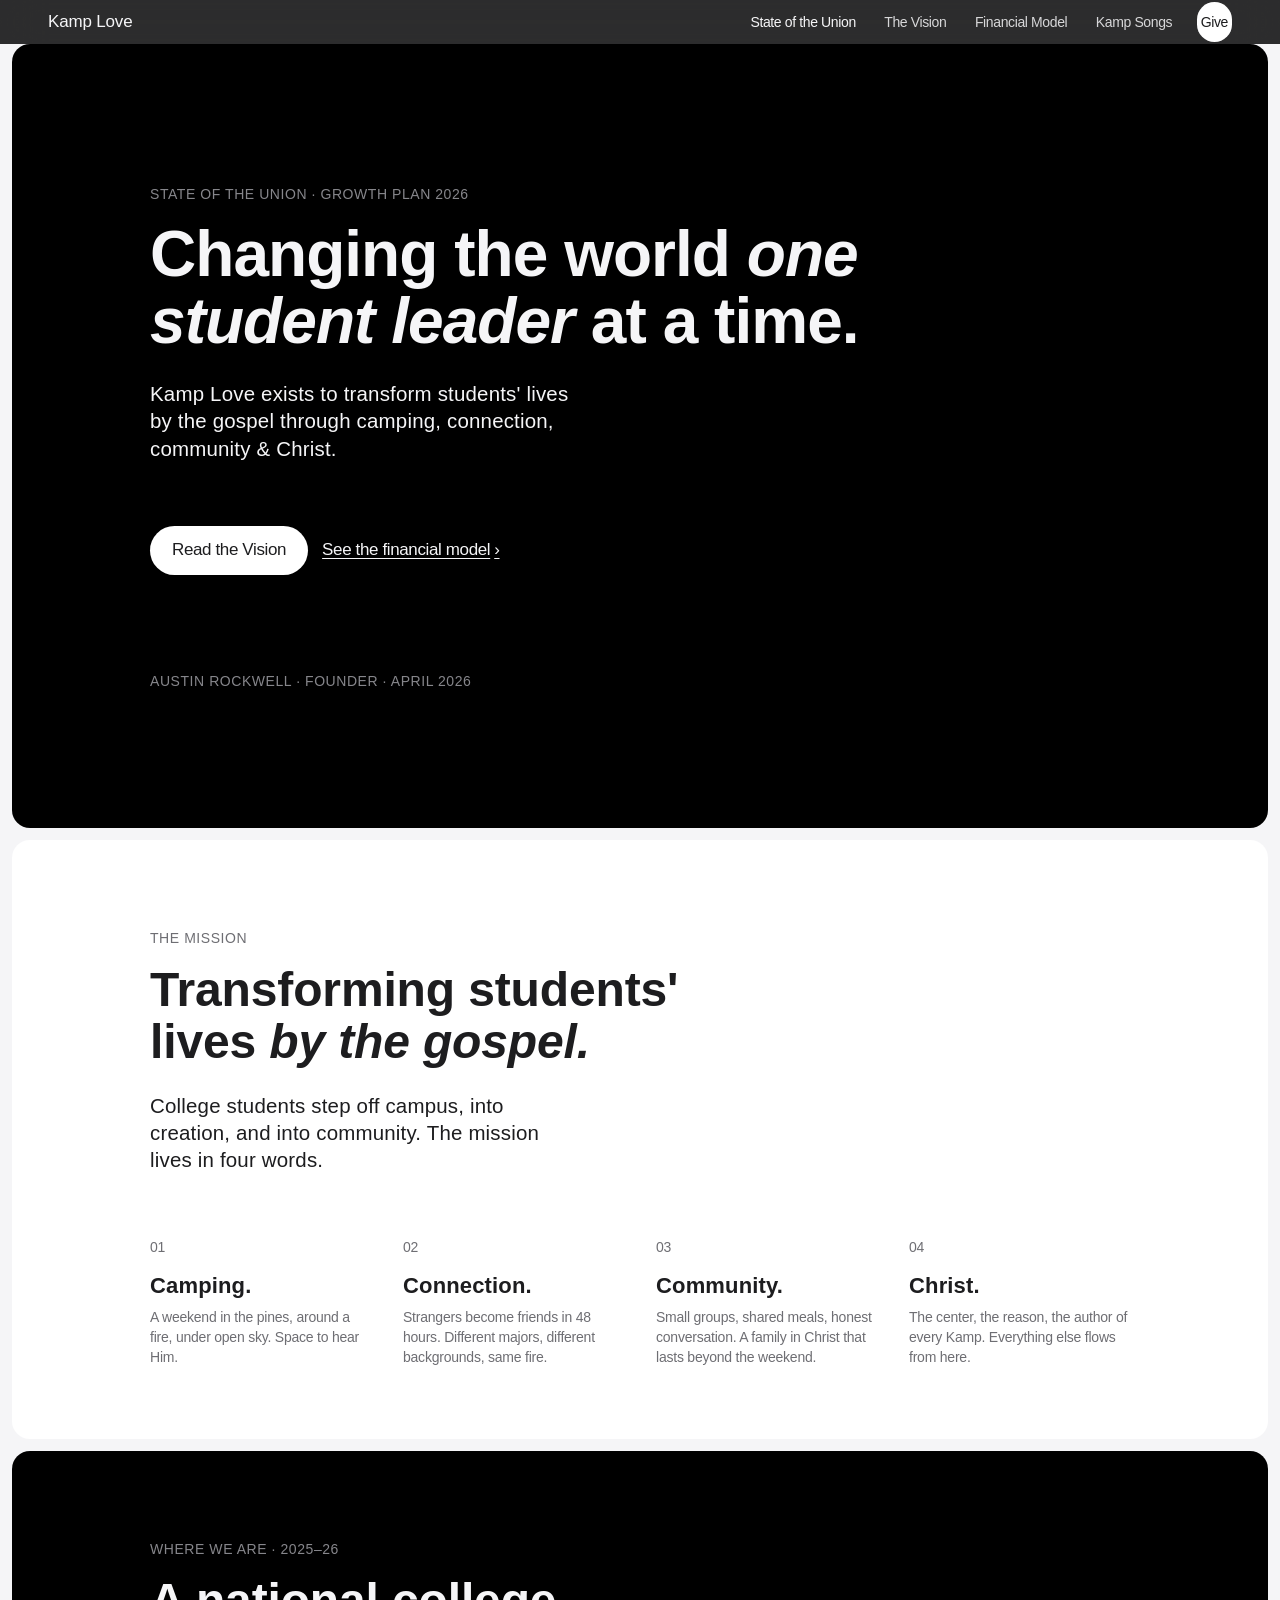
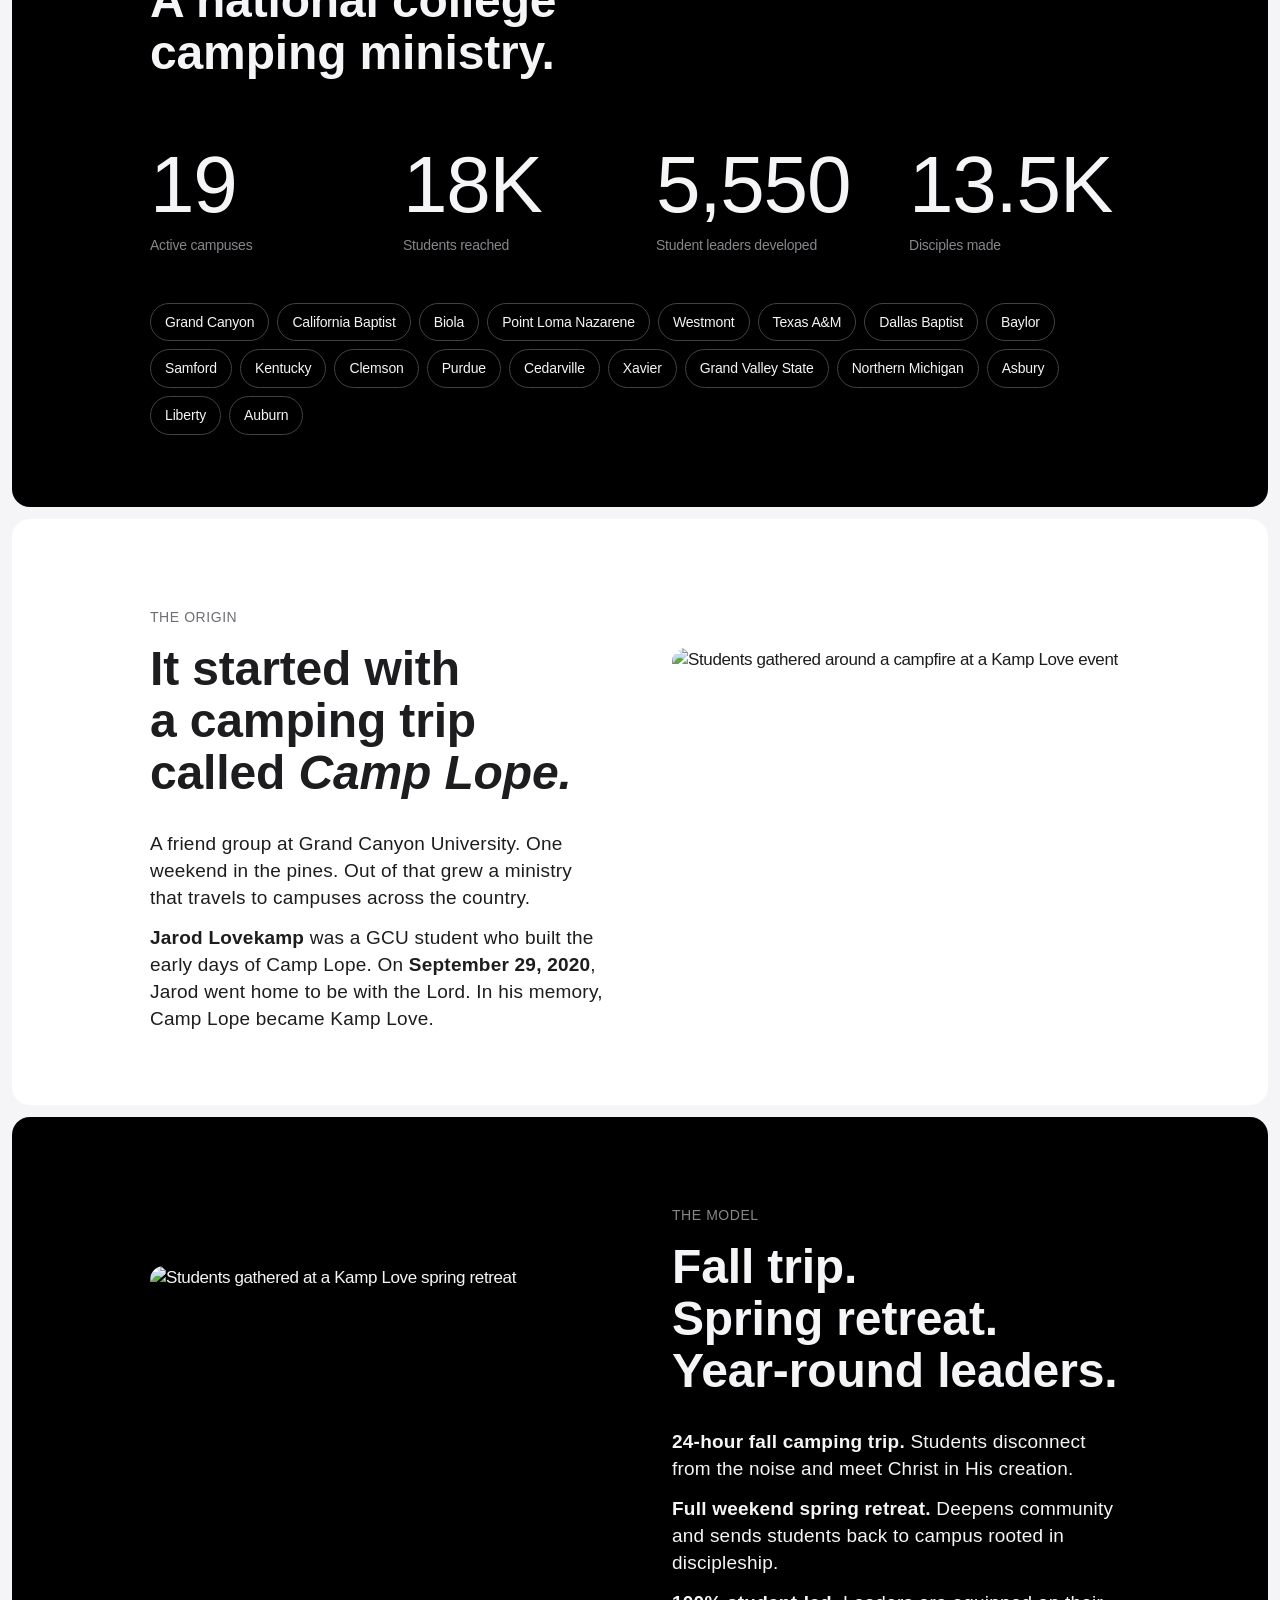
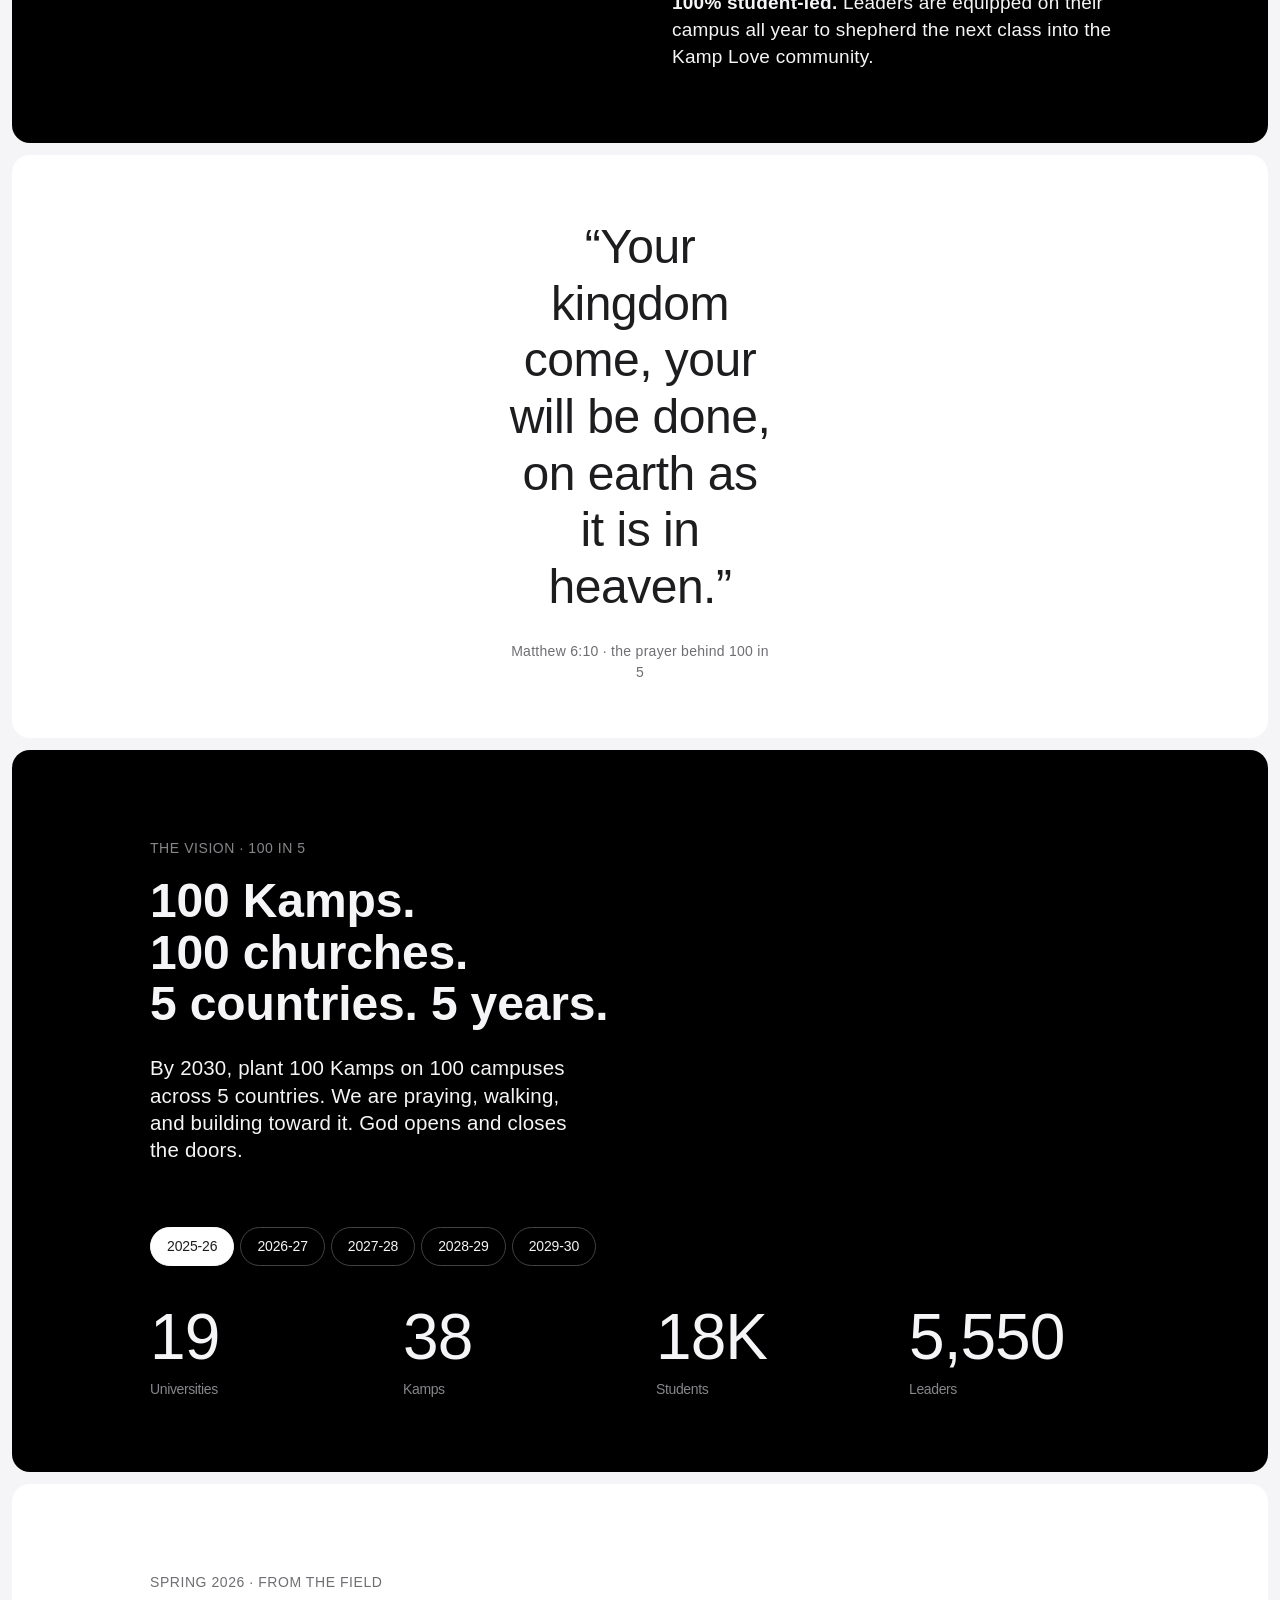
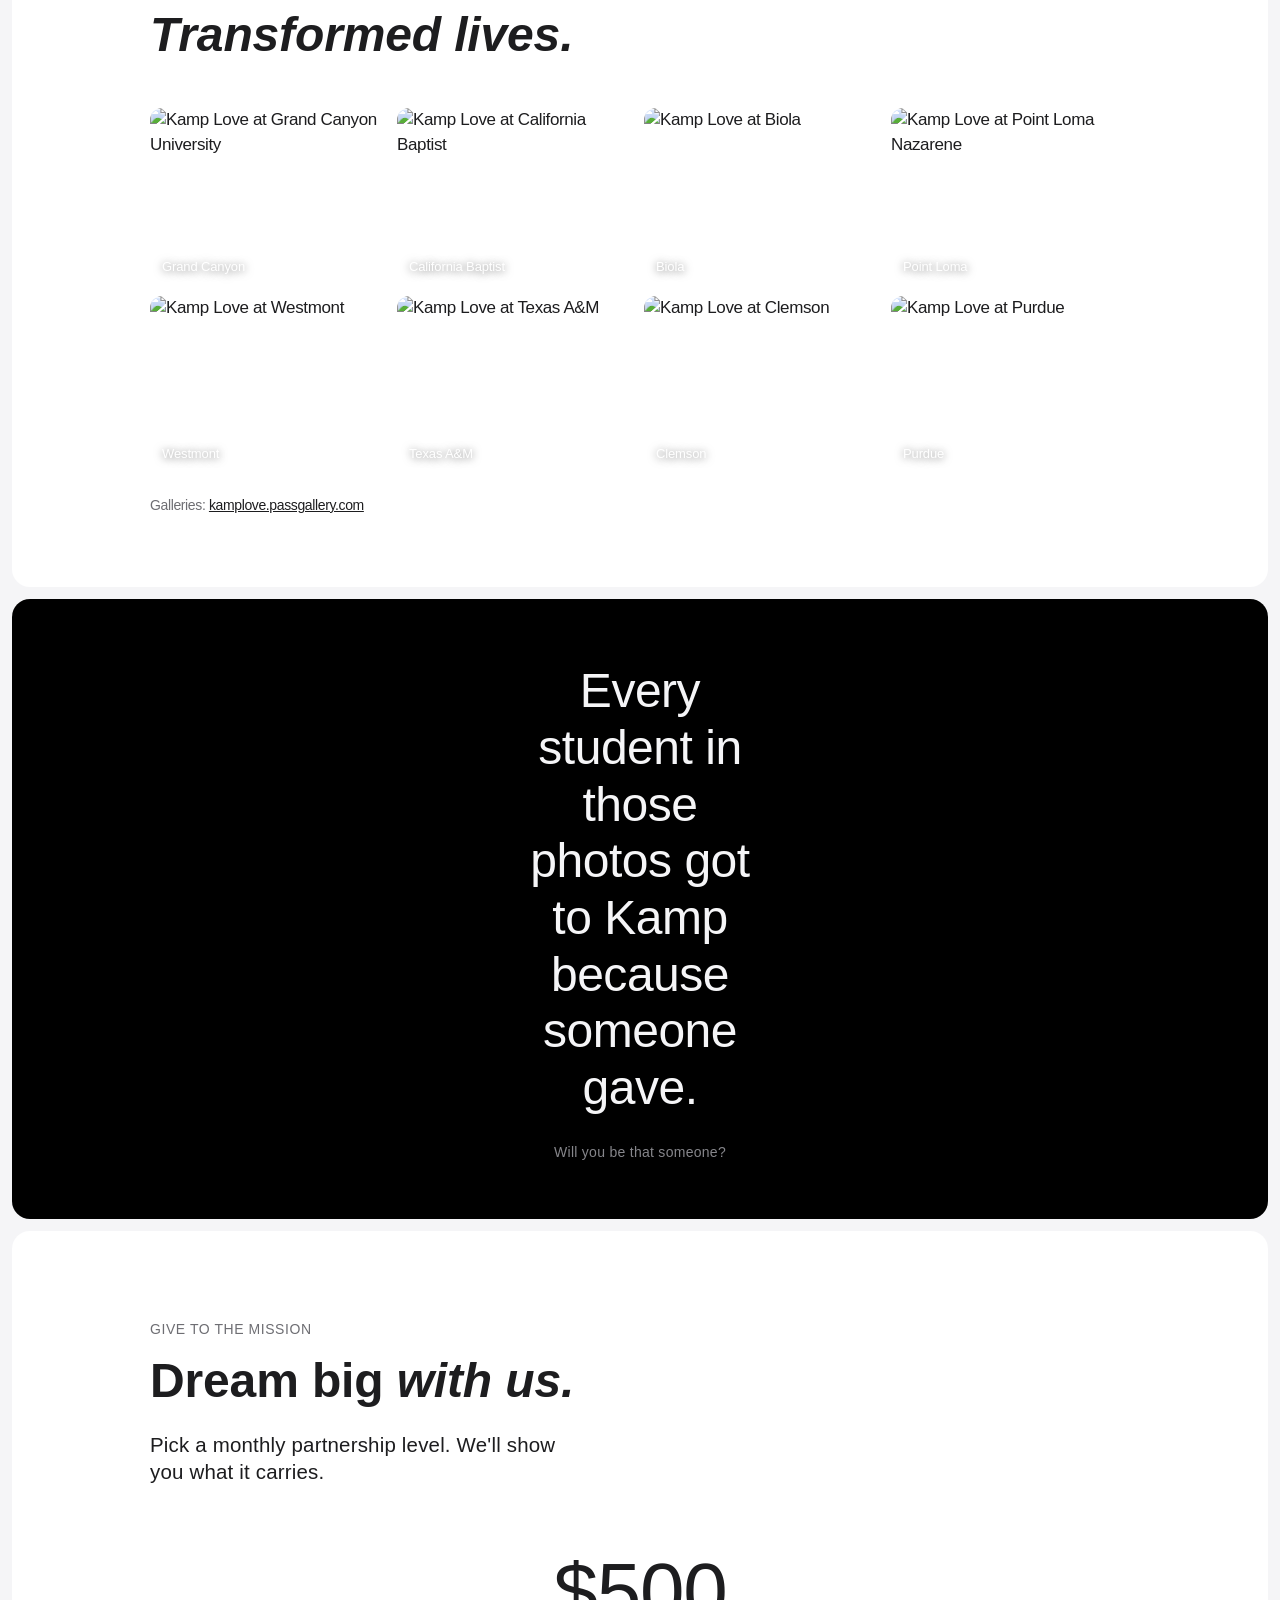
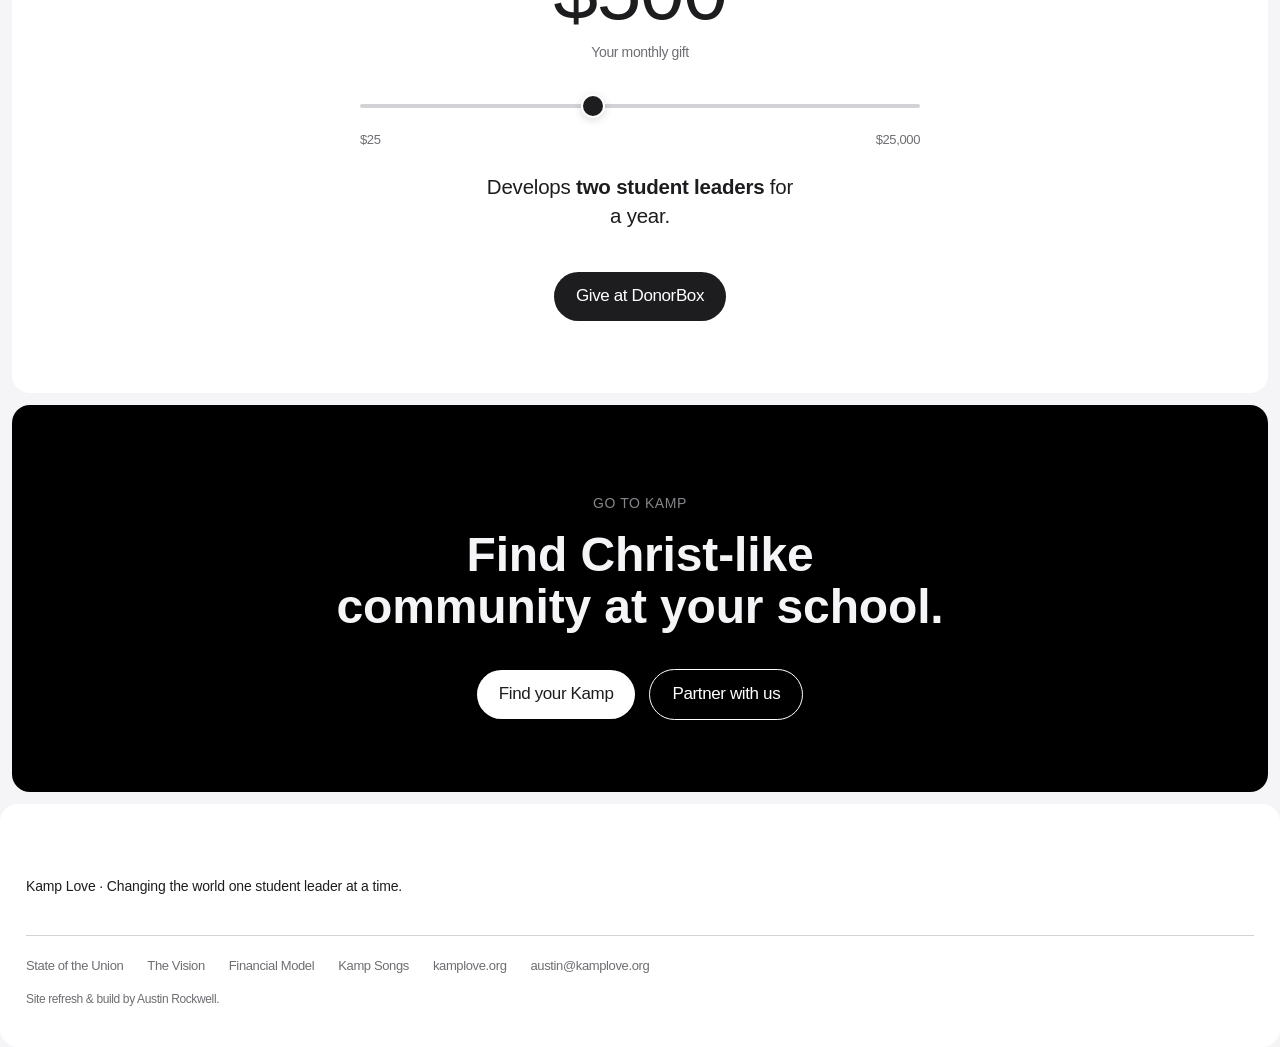
==== index.html @ 6b105826 "Apply Apple-editorial taste profile redesign Rebuild all four pages (State of the Union, Vision, Fin" ====
<!doctype html>
<html lang="en">
<head>
<meta charset="utf-8">
<meta name="viewport" content="width=device-width,initial-scale=1">
<title>Kamp Love &mdash; State of the Union &amp; Growth Plan 2026</title>
<meta name="description" content="A national college camping ministry. 19 campuses. 18,000 students. The vision for 100 Kamps in 5 years.">
<link rel="icon" href="https://cdn.prod.website-files.com/66d770a34f7bb47b876dfcc5/66d78a3b513117a1b3dc9fa3_okay2.png">
<link rel="stylesheet" href="style.css?v=1">
</head>
<body>

<a class="skip-link" href="#main">Skip to content</a>

<nav class="globalnav" aria-label="Global">
  <div class="globalnav-inner">
    <a href="index.html" class="globalnav-brand">Kamp Love</a>
    <button class="globalnav-toggle" aria-expanded="false" aria-controls="globalnav-menu" aria-label="Menu">
      <span></span><span></span><span></span>
    </button>
    <div class="globalnav-links" id="globalnav-menu">
      <a href="index.html" class="is-current">State of the Union</a>
      <a href="vision.html">The Vision</a>
      <a href="financial-model.html">Financial Model</a>
      <a href="kamp-songs.html">Kamp Songs</a>
      <a href="https://www.kamplove.org/give" class="globalnav-cta">Give</a>
    </div>
  </div>
</nav>

<main id="main" class="stack">

  <section class="tile dark hero-xl">
    <div class="tile-inner">
      <p class="eyebrow">State of the Union &middot; Growth Plan 2026</p>
      <h1 class="headline xl">Changing the world <em>one student leader</em> at a time.</h1>
      <p class="subhead">Kamp Love exists to transform students' lives by the gospel through camping, connection, community &amp; Christ.</p>
      <div class="cta-row" style="margin-top:clamp(40px,5vw,64px)">
        <a href="vision.html" class="pill">Read the Vision</a>
        <a href="financial-model.html" class="cta">See the financial model</a>
      </div>
      <p class="wordmark" style="margin-top:clamp(64px,8vw,96px)">Austin Rockwell &middot; Founder &middot; April 2026</p>
    </div>
  </section>

  <section class="tile">
    <div class="tile-inner">
      <p class="eyebrow">The Mission</p>
      <h2 class="headline">Transforming students' lives <em>by the gospel.</em></h2>
      <p class="subhead">College students step off campus, into creation, and into community. The mission lives in four words.</p>
      <div class="specs">
        <div>
          <p class="spec-num">01</p>
          <h3>Camping.</h3>
          <p>A weekend in the pines, around a fire, under open sky. Space to hear Him.</p>
        </div>
        <div>
          <p class="spec-num">02</p>
          <h3>Connection.</h3>
          <p>Strangers become friends in 48 hours. Different majors, different backgrounds, same fire.</p>
        </div>
        <div>
          <p class="spec-num">03</p>
          <h3>Community.</h3>
          <p>Small groups, shared meals, honest conversation. A family in Christ that lasts beyond the weekend.</p>
        </div>
        <div>
          <p class="spec-num">04</p>
          <h3>Christ.</h3>
          <p>The center, the reason, the author of every Kamp. Everything else flows from here.</p>
        </div>
      </div>
    </div>
  </section>

  <section class="tile dark">
    <div class="tile-inner">
      <p class="eyebrow">Where We Are &middot; 2025&ndash;26</p>
      <h2 class="headline">A national college camping ministry.</h2>
      <div class="stats">
        <div class="stat"><div class="n">19</div><div class="l">Active campuses</div></div>
        <div class="stat"><div class="n">18K</div><div class="l">Students reached</div></div>
        <div class="stat"><div class="n">5,550</div><div class="l">Student leaders developed</div></div>
        <div class="stat"><div class="n">13.5K</div><div class="l">Disciples made</div></div>
      </div>
      <ul class="chips">
        <li>Grand Canyon</li><li>California Baptist</li><li>Biola</li><li>Point Loma Nazarene</li><li>Westmont</li>
        <li>Texas A&amp;M</li><li>Dallas Baptist</li><li>Baylor</li><li>Samford</li><li>Kentucky</li>
        <li>Clemson</li><li>Purdue</li><li>Cedarville</li><li>Xavier</li><li>Grand Valley State</li>
        <li>Northern Michigan</li><li>Asbury</li><li>Liberty</li><li>Auburn</li>
      </ul>
    </div>
  </section>

  <section class="tile">
    <div class="tile-inner">
      <div class="split">
        <div class="split-copy">
          <p class="eyebrow">The Origin</p>
          <h2 class="headline">It started with a camping trip called <em>Camp Lope.</em></h2>
          <p class="body-text" style="margin-top:clamp(24px,3vw,32px)">A friend group at Grand Canyon University. One weekend in the pines. Out of that grew a ministry that travels to campuses across the country.</p>
          <p class="body-text"><strong>Jarod Lovekamp</strong> was a GCU student who built the early days of Camp Lope. On <strong>September 29, 2020</strong>, Jarod went home to be with the Lord. In his memory, Camp Lope became Kamp Love.</p>
        </div>
        <div class="split-media">
          <img src="https://cdn.prod.website-files.com/66d770a34f7bb47b876dfcc5/688a836aafe35f0cc5e7c6ac__DSC6552_websize.jpg" alt="Students gathered around a campfire at a Kamp Love event" width="1200" height="900" loading="lazy">
        </div>
      </div>
    </div>
  </section>

  <section class="tile dark">
    <div class="tile-inner">
      <div class="split reverse">
        <div class="split-copy">
          <p class="eyebrow">The Model</p>
          <h2 class="headline">Fall trip. Spring retreat. <br />Year-round leaders.</h2>
          <p class="body-text" style="margin-top:clamp(24px,3vw,32px)"><strong>24-hour fall camping trip.</strong> Students disconnect from the noise and meet Christ in His creation.</p>
          <p class="body-text"><strong>Full weekend spring retreat.</strong> Deepens community and sends students back to campus rooted in discipleship.</p>
          <p class="body-text"><strong>100% student-led.</strong> Leaders are equipped on their campus all year to shepherd the next class into the Kamp Love community.</p>
        </div>
        <div class="split-media">
          <img src="https://cdn.prod.website-files.com/66d770a34f7bb47b876dfcc5/688d55066a17214fbee280a4_IMG_4727_websize.jpg" alt="Students gathered at a Kamp Love spring retreat" width="1200" height="900" loading="lazy">
        </div>
      </div>
    </div>
  </section>

  <section class="tile compact">
    <div class="tile-inner">
      <div class="quote">
        <blockquote>&ldquo;Your kingdom come, your will be done, on earth as it is in heaven.&rdquo;</blockquote>
        <p class="attrib">Matthew 6:10 &middot; the prayer behind 100 in 5</p>
      </div>
    </div>
  </section>

  <section class="tile dark">
    <div class="tile-inner">
      <p class="eyebrow">The Vision &middot; 100 in 5</p>
      <h2 class="headline">100 Kamps. 100 churches. <br />5 countries. 5 years.</h2>
      <p class="subhead">By 2030, plant 100 Kamps on 100 campuses across 5 countries. We are praying, walking, and building toward it. God opens and closes the doors.</p>
      <div class="trajectory">
        <div class="year-nav" id="yearNav" role="tablist" aria-label="Year selector"></div>
        <div class="year-data" id="yearData" role="tabpanel"></div>
      </div>
    </div>
  </section>

  <section class="tile">
    <div class="tile-inner">
      <p class="eyebrow">Spring 2026 &middot; From the Field</p>
      <h2 class="headline"><em>Transformed lives.</em></h2>
      <div class="photo-grid">
        <a href="https://kamplove.passgallery.com/-kamplovegcuspring20251/gallery" target="_blank" rel="noopener"><img src="https://pass3eus1public-pub-etg7d0def0d6d9ad.a02.azurefd.net/pictures/50/596/50596082/homepage/smallres/homepage.jpg" alt="Kamp Love at Grand Canyon University" width="600" height="450" loading="lazy"><figcaption>Grand Canyon</figcaption></a>
        <a href="https://kamplove.passgallery.com/-kamplovecbuspring2026/gallery" target="_blank" rel="noopener"><img src="https://pass3eus1public-pub-etg7d0def0d6d9ad.a02.azurefd.net/pictures/51/151/51151556/homepage/smallres/homepage.jpg" alt="Kamp Love at California Baptist" width="600" height="450" loading="lazy"><figcaption>California Baptist</figcaption></a>
        <a href="https://kamplove.passgallery.com/-kamplovebiolaspring2026/gallery" target="_blank" rel="noopener"><img src="https://pass3eus1public-pub-etg7d0def0d6d9ad.a02.azurefd.net/pictures/51/151/51151341/homepage/smallres/homepage.jpg" alt="Kamp Love at Biola" width="600" height="450" loading="lazy"><figcaption>Biola</figcaption></a>
        <a href="https://kamplove.passgallery.com/-kamploveplnuspring2026/gallery" target="_blank" rel="noopener"><img src="https://pass3eus1public-pub-etg7d0def0d6d9ad.a02.azurefd.net/pictures/51/151/51151061/homepage/smallres/homepage.jpg" alt="Kamp Love at Point Loma Nazarene" width="600" height="450" loading="lazy"><figcaption>Point Loma</figcaption></a>
        <a href="https://kamplove.passgallery.com/-kamplovewestmontspring2026/gallery" target="_blank" rel="noopener"><img src="https://pass3eus1public-pub-etg7d0def0d6d9ad.a02.azurefd.net/pictures/50/820/50820861/homepage/smallres/homepage.jpg" alt="Kamp Love at Westmont" width="600" height="450" loading="lazy"><figcaption>Westmont</figcaption></a>
        <a href="https://kamplove.passgallery.com/-kamploveamspring2026/gallery" target="_blank" rel="noopener"><img src="https://pass3eus1public-pub-etg7d0def0d6d9ad.a02.azurefd.net/pictures/50/738/50738010/homepage/smallres/homepage.jpg" alt="Kamp Love at Texas A&amp;M" width="600" height="450" loading="lazy"><figcaption>Texas A&amp;M</figcaption></a>
        <a href="https://kamplove.passgallery.com/-kamploveclemsonspring2026/gallery" target="_blank" rel="noopener"><img src="https://pass3eus1public-pub-etg7d0def0d6d9ad.a02.azurefd.net/pictures/51/151/51151511/homepage/smallres/homepage.jpg" alt="Kamp Love at Clemson" width="600" height="450" loading="lazy"><figcaption>Clemson</figcaption></a>
        <a href="https://kamplove.passgallery.com/-kamplovepurduespring2026/gallery" target="_blank" rel="noopener"><img src="https://pass3eus1public-pub-etg7d0def0d6d9ad.a02.azurefd.net/pictures/51/151/51151401/homepage/smallres/homepage.jpg" alt="Kamp Love at Purdue" width="600" height="450" loading="lazy"><figcaption>Purdue</figcaption></a>
      </div>
      <p class="photo-grid-caption">Galleries: <a href="https://kamplove.passgallery.com/client" target="_blank" rel="noopener">kamplove.passgallery.com</a></p>
    </div>
  </section>

  <section class="tile dark compact">
    <div class="tile-inner">
      <div class="quote">
        <blockquote>Every student in those photos got to Kamp because someone gave.</blockquote>
        <p class="attrib">Will you be that someone?</p>
      </div>
    </div>
  </section>

  <section class="tile" id="give">
    <div class="tile-inner">
      <p class="eyebrow">Give to the Mission</p>
      <h2 class="headline">Dream big <em>with us.</em></h2>
      <p class="subhead">Pick a monthly partnership level. We'll show you what it carries.</p>
      <div class="calc">
        <div class="calc-display" id="calcDisplay" aria-live="polite">$500</div>
        <label for="calcSlider" class="calc-display-lbl">Your monthly gift</label>
        <input type="range" id="calcSlider" class="calc-slider" min="0" max="17" step="1" value="7" aria-label="Monthly gift amount">
        <div class="calc-range-labels"><span>$25</span><span>$25,000</span></div>
        <output for="calcSlider" class="calc-impact" id="calcImpact">Develops <strong>one student leader</strong> for a year.</output>
        <div class="cta-row" style="justify-content:center;margin-top:clamp(28px,3vw,40px)">
          <a href="https://donorbox.org/kamp-love" class="pill" target="_blank" rel="noopener">Give at DonorBox</a>
        </div>
      </div>
    </div>
  </section>

  <section class="tile dark">
    <div class="tile-inner" style="text-align:center">
      <p class="eyebrow" style="text-align:center">Go to Kamp</p>
      <h2 class="headline" style="margin:0 auto;max-width:24ch">Find Christ-like community at your school.</h2>
      <div class="cta-row" style="justify-content:center">
        <a href="https://www.kamplove.org/" class="pill">Find your Kamp</a>
        <a href="https://www.kamplove.org/give" class="pill ghost">Partner with us</a>
      </div>
    </div>
  </section>

</main>

<footer class="foot">
  <div class="foot-inner">
    <p class="foot-line">Kamp Love &middot; Changing the world one student leader at a time.</p>
    <nav aria-label="Footer">
      <a href="index.html">State of the Union</a>
      <a href="vision.html">The Vision</a>
      <a href="financial-model.html">Financial Model</a>
      <a href="kamp-songs.html">Kamp Songs</a>
      <a href="https://www.kamplove.org/" target="_blank" rel="noopener">kamplove.org</a>
      <a href="mailto:austin@kamplove.org">austin@kamplove.org</a>
    </nav>
    <p class="foot-credit">Site refresh &amp; build by Austin Rockwell.</p>
  </div>
</footer>

<script>
  var YEARS = [
    {y:'25-26', s:19,  k:38,  st:'18K',    lead:'5,550'},
    {y:'26-27', s:30,  k:60,  st:'31.6K',  lead:'9,600'},
    {y:'27-28', s:60,  k:100, st:'52.6K',  lead:'15,900'},
    {y:'28-29', s:75,  k:150, st:'78.9K',  lead:'24,000'},
    {y:'29-30', s:100, k:200, st:'110.8K', lead:'32,800'}
  ];
  var nav = document.getElementById('yearNav');
  var data = document.getElementById('yearData');
  YEARS.forEach(function(y, i) {
    var b = document.createElement('button');
    b.textContent = '20' + y.y;
    b.setAttribute('role', 'tab');
    b.setAttribute('aria-selected', i === 0 ? 'true' : 'false');
    b.onclick = function() {
      Array.from(nav.children).forEach(function(c) { c.setAttribute('aria-selected', 'false'); });
      b.setAttribute('aria-selected', 'true');
      render(y);
    };
    nav.appendChild(b);
  });
  function render(y) {
    data.innerHTML =
      '<div class="y"><div class="big">' + y.s + '</div><div class="lbl">Universities</div></div>' +
      '<div class="y"><div class="big">' + y.k + '</div><div class="lbl">Kamps</div></div>' +
      '<div class="y"><div class="big">' + y.st + '</div><div class="lbl">Students</div></div>' +
      '<div class="y"><div class="big">' + y.lead + '</div><div class="lbl">Leaders</div></div>';
  }
  render(YEARS[0]);

  var TIERS = [
    { amt:    25, msg: 'Buys <strong>one student leader</strong> their training workbook and retreat materials.' },
    { amt:    50, msg: 'One <strong>monthly partner</strong>. 100 of these per campus funds it in full.' },
    { amt:    75, msg: 'Sponsors a student to the <strong>fall camping trip</strong>.' },
    { amt:   100, msg: 'Sends <strong>one student</strong> to a full weekend Kamp.' },
    { amt:   150, msg: 'Sends a student and covers <strong>their discipleship materials</strong> for a year.' },
    { amt:   200, msg: 'Sends <strong>two students</strong> to a weekend Kamp.' },
    { amt:   300, msg: 'Develops <strong>a student leader</strong> for a full year.' },
    { amt:   500, msg: 'Develops <strong>two student leaders</strong> for a year.' },
    { amt:   750, msg: 'Sends <strong>seven students</strong> to a weekend Kamp.' },
    { amt:  1000, msg: 'Underwrites <strong>a full small group</strong> of 10 students for a year.' },
    { amt:  1500, msg: 'Covers <strong>one month</strong> of year-round leader development on a campus.' },
    { amt:  2000, msg: 'Sends <strong>twenty students</strong> to a weekend Kamp.' },
    { amt:  3000, msg: 'Funds <strong>a full month</strong> of campus operations.' },
    { amt:  5000, msg: 'Matches <strong>a campus monthly goal</strong>: 100 partners at $50.' },
    { amt:  7500, msg: 'Underwrites <strong>a full Kamp weekend</strong> for a campus.' },
    { amt: 10000, msg: 'Underwrites <strong>a Kamp weekend</strong> and seeds regional leadership.' },
    { amt: 15000, msg: 'Funds <strong>half a new campus launch</strong>.' },
    { amt: 25000, msg: 'Launches <strong>a brand new campus</strong> into the Kamp Love movement.' }
  ];
  var slider = document.getElementById('calcSlider');
  var disp = document.getElementById('calcDisplay');
  var impact = document.getElementById('calcImpact');
  function fmt(n) { return '$' + n.toLocaleString(); }
  function updateCalc() {
    var tier = TIERS[+slider.value];
    disp.textContent = fmt(tier.amt);
    impact.innerHTML = tier.msg;
  }
  slider.addEventListener('input', updateCalc);
  updateCalc();
</script>
<script src="js/site.js?v=1" defer></script>
</body>
</html>
---- style.css ----
/* Kamp Love · State of the Union — Apple-editorial register
   System fonts only. No external requests. No build step. */

:root {
  /* Apple-editorial taste profile tokens (mono-light register) */
  --bg: #f5f5f7;            /* page surface — warm gray */
  --bg-elevated: #ffffff;   /* white tiles */
  --bg-dark: #000000;
  --bg-graphite: #1d1d1f;

  --text: #1d1d1f;
  --text-on-dark: #f5f5f7;
  --dim: #6e6e73;
  --dim-on-dark: #86868b;

  --link: #1d1d1f;         /* mono-light: links = text color, underline differentiates */
  --link-hover: #424245;
  --rule: #d2d2d7;
  --rule-dark: #424245;

  --tile-radius: 18px;
  --tile-gap: 12px;
  --container-text: 653px;   /* taste-profile: reading column */
  --container-prose: 815px;
  --container: 980px;        /* media + general content */
  --container-wide: 1228px;  /* gallery */
  --container-nav: 1024px;

  --gap-component: 44px;     /* the rhythm unit */
  --gap-section: 52px;

  /* SF Pro stack — system fonts only */
  --font-display: -apple-system, BlinkMacSystemFont, "SF Pro Display",
        "Helvetica Neue", Helvetica, Arial, sans-serif;
  --font-text: -apple-system, BlinkMacSystemFont, "SF Pro Text",
        "Helvetica Neue", Helvetica, Arial, sans-serif;
  --sf: var(--font-text);

  /* Tracking tokens */
  --tk-display: -0.003em;
  --tk-display-xl: -0.015em;
  --tk-heading: 0.009em;
  --tk-body: -0.022em;
  --tk-body-lg: 0.012em;
  --tk-body-sm: -0.016em;
  --tk-eyebrow: 0.04em;

  --ease: cubic-bezier(0.22, 1, 0.36, 1);
}

*, *::before, *::after { box-sizing: border-box; margin: 0; padding: 0; }
html { -webkit-text-size-adjust: 100%; text-size-adjust: 100%; scroll-behavior: smooth; scroll-padding-top: 56px; }
body {
  font-family: var(--font-text);
  font-size: 17px;
  line-height: 1.47;
  letter-spacing: var(--tk-body);
  color: var(--text);
  background: var(--bg);
}
.tile.dark, .tile.graphite {
  -webkit-font-smoothing: antialiased;
  -moz-osx-font-smoothing: grayscale;
}
img { max-width: 100%; height: auto; display: block; }
a { color: inherit; text-decoration: none; }
button { font: inherit; cursor: pointer; background: none; border: 0; color: inherit; }
:focus-visible { outline: 2px solid var(--text); outline-offset: 3px; border-radius: 6px; }
.dark :focus-visible, .graphite :focus-visible { outline-color: #fff; }

/* SKIP LINK */
.skip-link {
  position: absolute; left: -9999px; top: 0; z-index: 200;
  background: var(--text); color: #fff;
  padding: 12px 18px; font-size: 14px; font-weight: 500;
  border-radius: 0 0 8px 0;
}
.skip-link:focus { left: 0; top: 0; }

/* GLOBAL NAV */
.globalnav {
  position: sticky; top: 0; z-index: 9999;
  background: rgba(0,0,0,0.82);
  backdrop-filter: saturate(180%) blur(20px);
  -webkit-backdrop-filter: saturate(180%) blur(20px);
  color: var(--text-on-dark);
  height: 44px;
  display: flex; align-items: center;
}
.globalnav-inner {
  max-width: var(--container-wide);
  margin: 0 auto; width: 100%;
  display: flex; align-items: center; justify-content: space-between;
  padding: 0 clamp(20px, 3vw, 22px);
  height: 100%;
  position: relative;
}
.globalnav-brand {
  font-size: clamp(15px, 1vw + 7px, 17px);
  font-weight: 500;
  letter-spacing: -0.01em;
  display: flex; align-items: center; gap: 8px;
}
.globalnav-links {
  display: flex; align-items: center;
  gap: clamp(8px, 1.6vw, 22px);
}
.globalnav-links a {
  font-size: clamp(12px, 1vw + 4px, 14px);
  font-weight: 400;
  opacity: 0.85;
  padding: 10px 4px;
  transition: opacity 0.2s ease;
  white-space: nowrap;
}
.globalnav-links a:hover, .globalnav-links a:focus-visible { opacity: 1; }
.globalnav-links a.is-current { opacity: 1; font-weight: 500; }
.globalnav-cta {
  font-size: clamp(12px, 1vw + 4px, 14px);
  background: #fff;
  color: var(--text);
  padding: 7px 14px;
  border-radius: 980px;
  font-weight: 500;
  opacity: 1 !important;
  transition: background 0.2s ease;
}
.globalnav-cta:hover { background: rgba(255,255,255,0.85); }
.globalnav-toggle {
  display: none;
  width: 36px; height: 36px;
  align-items: center; justify-content: center;
  position: relative;
}
.globalnav-toggle span {
  position: absolute; left: 8px; right: 8px; height: 1.5px;
  background: var(--text-on-dark);
  transition: transform 0.25s ease, opacity 0.2s ease, top 0.25s ease;
}
.globalnav-toggle span:nth-child(1) { top: 13px; }
.globalnav-toggle span:nth-child(2) { top: 19px; }
.globalnav-toggle span:nth-child(3) { top: 25px; }
.globalnav-toggle[aria-expanded="true"] span:nth-child(1) { top: 19px; transform: rotate(45deg); }
.globalnav-toggle[aria-expanded="true"] span:nth-child(2) { opacity: 0; }
.globalnav-toggle[aria-expanded="true"] span:nth-child(3) { top: 19px; transform: rotate(-45deg); }

@media (max-width: 980px) {
  .globalnav-toggle { display: flex; }
  .globalnav-links {
    position: absolute; top: 100%; left: 0; right: 0;
    flex-direction: column;
    align-items: stretch;
    gap: 0;
    background: rgba(0,0,0,0.96);
    backdrop-filter: saturate(180%) blur(20px);
    -webkit-backdrop-filter: saturate(180%) blur(20px);
    padding: 8px 0 16px;
    transform: translateY(-8px);
    opacity: 0; pointer-events: none;
    transition: opacity 0.2s ease, transform 0.2s ease;
  }
  .globalnav-links.is-open { transform: translateY(0); opacity: 1; pointer-events: auto; }
  .globalnav-links a {
    padding: 14px clamp(20px, 3vw, 22px);
    font-size: 17px;
    border-bottom: 1px solid rgba(255,255,255,0.08);
  }
}
@media (max-width: 480px) {
  .globalnav-cta { display: none; }
}

/* TILES — white elevated surface on warm-gray page bg */
.tile {
  background: var(--bg-elevated);
  color: var(--text);
  border-radius: var(--tile-radius);
  padding: clamp(56px, 7.5vw, 88px) clamp(20px, 3vw, 22px) clamp(44px, 6vw, 72px);
  margin-bottom: var(--tile-gap);
  overflow: hidden;
  position: relative;
}
.tile.compact {
  padding: clamp(48px, 5.5vw, 64px) clamp(20px, 3vw, 22px) clamp(40px, 5vw, 56px);
}
.tile.hero {
  padding: clamp(72px, 10vw, 120px) clamp(20px, 3vw, 22px) clamp(56px, 7.5vw, 96px);
}
.tile.hero-xl {
  padding: clamp(88px, 12vw, 140px) clamp(20px, 3vw, 22px) clamp(72px, 10vw, 120px);
}
.tile.dark { background: var(--bg-dark); color: var(--text-on-dark); }
.tile.graphite { background: var(--bg-graphite); color: var(--text-on-dark); }
.tile-inner {
  max-width: var(--container);
  margin: 0 auto;
}
.tile-inner.wide { max-width: var(--container-wide); }

.stack {
  padding: 0 clamp(0px, 1vw, 12px);
}
@media (min-width: 1080px) {
  .stack { padding: 0 clamp(8px, 1vw, 12px); }
}

/* TYPE */
.eyebrow, .wordmark {
  font-family: var(--font-text);
  font-size: 14px;
  line-height: 1.47;
  letter-spacing: var(--tk-eyebrow);
  text-transform: uppercase;
  font-weight: 400;
  color: var(--dim);
  margin-bottom: 16px;
  display: block;
}
.dark .eyebrow, .graphite .eyebrow,
.dark .wordmark, .graphite .wordmark { color: var(--dim-on-dark); }

.headline {
  font-family: var(--font-display);
  font-size: clamp(32px, 5vw, 48px);
  line-height: 1.08;
  letter-spacing: var(--tk-display);
  font-weight: 700;
  max-width: 22ch;
  text-wrap: balance;
}
.headline.xl {
  font-size: clamp(40px, 7vw, 64px);
  line-height: 1.06;
  letter-spacing: var(--tk-display-xl);
  font-weight: 700;
  max-width: 20ch;
}
.headline em { font-style: italic; font-weight: 600; }
.headline br { display: none; }
@media (min-width: 900px) { .headline br { display: inline; } }

.subhead {
  font-family: var(--font-display);
  font-size: clamp(19px, 1.6vw, 24px);
  line-height: 1.33;
  letter-spacing: 0.009em;
  font-weight: 400;
  max-width: 38ch;
  margin-top: 24px;
  color: var(--text);
}
.dark .subhead, .graphite .subhead { color: var(--text-on-dark); }

.body-text {
  font-family: var(--font-text);
  font-size: 17px;
  line-height: 1.47;
  letter-spacing: var(--tk-body);
  max-width: 653px;
}
.body-text + .body-text { margin-top: 0.7em; }
.body-text strong { font-weight: 600; }
.body-text em { font-style: italic; }
.dark .body-text, .graphite .body-text { color: var(--text-on-dark); }
@media (min-width: 1069px) {
  .body-text { font-size: 19px; line-height: 1.42; letter-spacing: var(--tk-body-lg); }
}

.spec-num {
  font-family: var(--font-text);
  font-size: 14px;
  letter-spacing: var(--tk-eyebrow);
  font-weight: 400;
  text-transform: uppercase;
  color: var(--dim);
  margin-bottom: 16px;
  line-height: 1.47;
}
.dark .spec-num, .graphite .spec-num { color: var(--dim-on-dark); }

.lede {
  font-size: clamp(19px, 1.6vw, 24px);
  line-height: 1.33;
  font-weight: 400;
  letter-spacing: -0.01em;
  max-width: 36ch;
  color: var(--text);
}
.dark .lede, .graphite .lede { color: var(--text-on-dark); }

/* CTAs */
.cta-row {
  display: flex; flex-wrap: wrap;
  gap: 14px;
  margin-top: clamp(24px, 3vw, 36px);
  align-items: center;
}
.cta {
  display: inline-flex; align-items: center;
  font-size: 17px;
  font-weight: 400;
  color: var(--text);
  padding: 12px 0;
  transition: opacity 0.2s ease;
  letter-spacing: -0.022em;
  text-decoration: underline;
  text-decoration-thickness: 0.08em;
  text-underline-offset: 0.2em;
}
.dark .cta, .graphite .cta { color: var(--text-on-dark); }
.cta:hover { opacity: 0.7; }
.cta::after { content: ' \203A'; margin-left: 4px; transition: transform 0.2s ease; }
.cta:hover::after { transform: translateX(2px); }

.pill {
  display: inline-flex; align-items: center;
  background: var(--text);
  color: #fff;
  font-size: 17px;
  font-weight: 400;
  padding: 12px 22px;
  border-radius: 980px;
  letter-spacing: -0.022em;
  text-decoration: none;
  transition: background 0.2s ease, color 0.2s ease;
}
.pill:hover { background: var(--link-hover, #424245); color: #fff; }
.dark .pill, .graphite .pill { background: #fff; color: var(--text); }
.dark .pill:hover, .graphite .pill:hover { background: rgba(255,255,255,0.85); color: var(--text); }
.pill.ghost {
  background: transparent;
  color: var(--text);
  border: 1px solid var(--text);
}
.dark .pill.ghost, .graphite .pill.ghost { color: #fff; border-color: #fff; background: transparent; }
.pill.ghost:hover { background: var(--text); color: #fff; }
.dark .pill.ghost:hover, .graphite .pill.ghost:hover { background: #fff; color: var(--text); }

/* SPECS GRID 4 → 2 → 1 */
.specs {
  display: grid;
  grid-template-columns: repeat(4, 1fr);
  gap: clamp(20px, 2.5vw, 32px);
  margin-top: clamp(40px, 5vw, 64px);
}
.specs > div h3 {
  font-family: var(--font-display);
  font-size: clamp(22px, 1.6vw, 28px);
  line-height: 1.14;
  letter-spacing: 0.007em;
  font-weight: 600;
  margin-bottom: 8px;
}
.specs > div p {
  font-family: var(--font-text);
  font-size: 14px;
  line-height: 1.43;
  letter-spacing: var(--tk-body-sm);
  color: var(--dim);
  max-width: 32ch;
}
.dark .specs > div p, .graphite .specs > div p { color: var(--dim-on-dark); }
@media (max-width: 734px) { .specs { grid-template-columns: 1fr 1fr; gap: 32px; } }
@media (max-width: 480px) { .specs { grid-template-columns: 1fr; } }

/* STATS */
.stats {
  display: grid;
  grid-template-columns: repeat(4, 1fr);
  gap: clamp(20px, 2.5vw, 32px);
  margin-top: clamp(40px, 5vw, 64px);
}
.stat .n {
  font-family: var(--font-display);
  font-size: clamp(48px, 6.5vw, 80px);
  line-height: 1.05;
  letter-spacing: var(--tk-display-xl);
  font-weight: 300; /* taste-profile: dramatic stats use weight 300 at display sizes */
  color: var(--text);
  font-variant-numeric: tabular-nums;
  margin-bottom: 8px;
}
.dark .stat .n, .graphite .stat .n { color: var(--text-on-dark); }
.stat .l {
  font-family: var(--font-text);
  font-size: 14px;
  letter-spacing: var(--tk-body-sm);
  line-height: 1.43;
  font-weight: 400;
  color: var(--dim);
}
.dark .stat .l, .graphite .stat .l { color: var(--dim-on-dark); }
@media (max-width: 734px) { .stats { grid-template-columns: 1fr 1fr; gap: 36px; } }
@media (max-width: 480px) { .stats { grid-template-columns: 1fr 1fr; gap: 28px; } .stat .n { font-size: 44px; } }

/* CAMPUS CHIPS */
.chips {
  display: flex; flex-wrap: wrap; gap: 8px;
  margin-top: clamp(36px, 4vw, 48px);
  list-style: none;
}
.chips li {
  font-size: 14px;
  font-weight: 400;
  letter-spacing: -0.01em;
  padding: 8px 14px;
  border: 1px solid var(--rule-dark);
  border-radius: 980px;
  color: var(--text-on-dark);
  white-space: nowrap;
}
.tile.cream .chips li, .tile:not(.dark):not(.graphite) .chips li {
  border-color: var(--rule);
  color: var(--text);
}

/* ROW-2 / SPLIT */
.row-2 {
  display: grid;
  grid-template-columns: 1fr 1fr;
  gap: var(--tile-gap);
}
@media (max-width: 734px) { .row-2 { grid-template-columns: 1fr; } }

/* SPLIT — 50/50 inside a tile (copy + image) */
.split {
  display: grid;
  grid-template-columns: 1fr 1fr;
  gap: clamp(32px, 5vw, 64px);
  align-items: center;
}
.split.reverse .split-copy { order: 2; }
.split.reverse .split-media { order: 1; }
.split-media img {
  width: 100%; aspect-ratio: 4 / 3;
  object-fit: cover;
  border-radius: 14px;
}
@media (max-width: 880px) { .split, .split.reverse { grid-template-columns: 1fr; } .split.reverse .split-copy, .split.reverse .split-media { order: 0; } }

/* QUOTE */
.quote {
  max-width: 28ch;
  margin: 0 auto;
  text-align: center;
}
.quote blockquote {
  font-size: clamp(28px, 4vw, 48px);
  line-height: 1.18;
  letter-spacing: -0.01em;
  font-weight: 500;
  text-wrap: balance;
}
.quote .attrib {
  margin-top: clamp(20px, 2vw, 28px);
  font-size: 14px;
  letter-spacing: 0.02em;
  color: var(--dim);
}
.dark .quote .attrib, .graphite .quote .attrib { color: var(--dim-on-dark); }

/* ORDERED LIST */
.ol-vision {
  list-style: none;
  counter-reset: v;
  max-width: 720px;
  margin-top: clamp(36px, 4vw, 48px);
}
.ol-vision li {
  counter-increment: v;
  position: relative;
  padding: 24px 0 24px 64px;
  border-top: 1px solid var(--rule);
  font-size: 17px;
  line-height: 1.47;
  max-width: 60ch;
}
.dark .ol-vision li, .graphite .ol-vision li { border-top-color: var(--rule-dark); }
.ol-vision li:last-child { border-bottom: 1px solid var(--rule); }
.dark .ol-vision li:last-child, .graphite .ol-vision li:last-child { border-bottom-color: var(--rule-dark); }
.ol-vision li::before {
  content: counter(v, decimal-leading-zero);
  position: absolute; left: 0; top: 24px;
  font-size: 13px;
  letter-spacing: 0.06em;
  font-variant-numeric: tabular-nums;
  color: var(--dim);
  font-weight: 600;
}
.dark .ol-vision li::before, .graphite .ol-vision li::before { color: var(--dim-on-dark); }
.ol-vision li strong { font-weight: 600; }

/* ORG CHART (2-col table) */
.org {
  display: grid;
  grid-template-columns: minmax(180px, 1fr) 2fr;
  border-top: 1px solid var(--rule-dark);
  margin-top: 16px;
  margin-bottom: 24px;
}
.tile:not(.dark):not(.graphite) .org { border-top-color: var(--rule); }
.org .cell {
  padding: 16px 12px 16px 0;
  border-bottom: 1px solid var(--rule-dark);
  font-size: 16px;
  line-height: 1.4;
}
.tile:not(.dark):not(.graphite) .org .cell { border-bottom-color: var(--rule); }
.org .cell.name { font-weight: 600; }
.org .cell.role { color: var(--dim-on-dark); }
.tile:not(.dark):not(.graphite) .org .cell.role { color: var(--dim); }
@media (max-width: 600px) { .org { grid-template-columns: 1fr; } .org .cell { padding: 8px 0; border-bottom: 0; } .org .cell.name { padding-top: 16px; border-top: 1px solid var(--rule-dark); font-weight: 600; } .tile:not(.dark):not(.graphite) .org .cell.name { border-top-color: var(--rule); } .org .cell.role { padding-bottom: 16px; } }

.section-sub {
  font-size: clamp(20px, 1.8vw, 24px);
  line-height: 1.21;
  font-weight: 600;
  letter-spacing: -0.01em;
  margin-top: clamp(36px, 4vw, 48px);
  margin-bottom: 4px;
}

/* BUDGET ROWS */
.budget {
  margin-top: clamp(32px, 4vw, 48px);
  border-top: 1px solid var(--rule);
}
.dark .budget, .graphite .budget { border-top-color: var(--rule-dark); }
.budget .row {
  display: grid;
  grid-template-columns: 1fr auto;
  gap: 24px;
  padding: 16px 0;
  border-bottom: 1px solid var(--rule);
  font-size: 17px;
  line-height: 1.4;
}
.dark .budget .row, .graphite .budget .row { border-bottom-color: var(--rule-dark); }
.budget .row .amt {
  font-variant-numeric: tabular-nums;
  font-weight: 500;
}
.budget .total { font-weight: 600; padding-top: 24px; padding-bottom: 24px; }
.budget .total .amt { font-family: var(--font-display); font-size: clamp(28px, 2.5vw, 40px); font-weight: 300; letter-spacing: var(--tk-display-xl); color: var(--text); }
.dark .budget .total .amt, .graphite .budget .total .amt { color: var(--text-on-dark); }

/* SCENARIOS */
.scenarios {
  display: grid;
  grid-template-columns: repeat(3, 1fr);
  gap: var(--tile-gap);
  margin-top: clamp(40px, 5vw, 64px);
}
.scenario {
  background: rgba(255,255,255,0.04);
  border: 1px solid var(--rule-dark);
  border-radius: 14px;
  padding: clamp(28px, 3vw, 40px);
}
.tile:not(.dark):not(.graphite) .scenario {
  background: var(--bg);
  border-color: var(--rule);
}
.scenario .tier {
  font-size: 13px; letter-spacing: 0.06em; text-transform: uppercase;
  font-weight: 600; color: var(--dim); margin-bottom: 12px;
}
.dark .scenario .tier, .graphite .scenario .tier { color: var(--dim-on-dark); }
.scenario .amt {
  font-family: var(--font-display);
  font-size: clamp(36px, 5vw, 56px);
  font-weight: 300;
  letter-spacing: var(--tk-display-xl);
  line-height: 1.05;
  margin-bottom: 20px;
  font-variant-numeric: tabular-nums;
}
.scenario ul { list-style: none; }
.scenario li {
  font-size: 15px;
  line-height: 1.5;
  padding: 10px 0;
  border-top: 1px solid var(--rule-dark);
}
.tile:not(.dark):not(.graphite) .scenario li { border-top-color: var(--rule); }
.scenario li:first-child { border-top: 0; padding-top: 0; }
@media (max-width: 880px) { .scenarios { grid-template-columns: 1fr; } }

/* FLOW STEPS (3-up) */
.flow {
  display: grid;
  grid-template-columns: repeat(3, 1fr);
  gap: clamp(20px, 2.5vw, 32px);
  margin-top: clamp(40px, 5vw, 64px);
}
.flow .step h3 {
  font-family: var(--font-display);
  font-size: clamp(22px, 1.6vw, 28px);
  font-weight: 600;
  letter-spacing: 0.007em;
  line-height: 1.14;
  margin-bottom: 8px;
}
.flow .step p {
  font-size: 15px; line-height: 1.5;
  color: var(--dim);
  max-width: 32ch;
}
.dark .flow .step p, .graphite .flow .step p { color: var(--dim-on-dark); }
@media (max-width: 880px) { .flow { grid-template-columns: 1fr; gap: 32px; } }

/* SPLITS (4-up percentages) */
.splits {
  display: grid;
  grid-template-columns: repeat(4, 1fr);
  gap: clamp(20px, 2.5vw, 32px);
  margin-top: clamp(40px, 5vw, 64px);
}
.splits.three { grid-template-columns: repeat(3, 1fr); }
.splits .b .pct {
  font-family: var(--font-display);
  font-size: clamp(40px, 5vw, 64px);
  font-weight: 300; /* taste-profile: dramatic single-statement weight */
  line-height: 1.05;
  letter-spacing: var(--tk-display-xl);
  color: var(--text);
  margin-bottom: 8px;
  font-variant-numeric: tabular-nums;
}
.dark .splits .b .pct, .graphite .splits .b .pct { color: var(--text-on-dark); }
.splits .b .nm {
  font-size: 17px;
  font-weight: 600;
  margin-bottom: 8px;
  letter-spacing: -0.01em;
}
.splits .b p {
  font-size: 14px; line-height: 1.5;
  color: var(--dim);
  max-width: 28ch;
}
.dark .splits .b p, .graphite .splits .b p { color: var(--dim-on-dark); }
@media (max-width: 880px) { .splits, .splits.three { grid-template-columns: 1fr 1fr; } }
@media (max-width: 480px) { .splits, .splits.three { grid-template-columns: 1fr; gap: 32px; } }

/* TRAJECTORY (year picker) */
.trajectory {
  margin-top: clamp(40px, 5vw, 64px);
}
.year-nav {
  display: flex; flex-wrap: wrap; gap: 6px;
  margin-bottom: clamp(28px, 3vw, 40px);
}
.year-nav button {
  font-size: 14px;
  letter-spacing: -0.01em;
  padding: 8px 16px;
  border-radius: 980px;
  color: var(--text-on-dark);
  border: 1px solid var(--rule-dark);
  font-variant-numeric: tabular-nums;
  transition: background 0.2s ease, border-color 0.2s ease;
}
.year-nav button[aria-selected="true"] {
  background: #fff; color: var(--text); border-color: #fff;
}
.year-data {
  display: grid; grid-template-columns: repeat(4, 1fr);
  gap: clamp(20px, 2.5vw, 32px);
}
.year-data .y .big {
  font-family: var(--font-display);
  font-size: clamp(44px, 5.5vw, 64px);
  font-weight: 300; line-height: 1.05;
  letter-spacing: var(--tk-display-xl);
  color: var(--text-on-dark);
  font-variant-numeric: tabular-nums;
  margin-bottom: 8px;
}
.year-data .y .lbl {
  font-size: 14px; color: var(--dim-on-dark);
}
@media (max-width: 734px) { .year-data { grid-template-columns: 1fr 1fr; gap: 32px; } }

/* THREE-YEAR TRAJ (cards) */
.traj {
  display: grid; grid-template-columns: repeat(3, 1fr);
  gap: var(--tile-gap);
  margin-top: clamp(40px, 5vw, 64px);
}
.traj .y {
  background: var(--bg);
  border-radius: 12px;
  padding: clamp(28px, 3vw, 40px);
}
.dark .traj .y, .graphite .traj .y {
  background: rgba(255,255,255,0.04);
  border: 1px solid var(--rule-dark);
}
.traj .yr {
  font-size: 13px; letter-spacing: 0.06em; text-transform: uppercase;
  font-weight: 600; color: var(--dim); margin-bottom: 12px;
}
.dark .traj .yr, .graphite .traj .yr { color: var(--dim-on-dark); }
.traj .head {
  font-family: var(--font-display);
  font-size: clamp(22px, 2vw, 28px);
  font-weight: 600;
  letter-spacing: 0.007em;
  line-height: 1.14;
  margin-bottom: 12px;
}
.traj .y p { font-size: 15px; line-height: 1.5; color: var(--dim); }
.dark .traj .y p, .graphite .traj .y p { color: var(--dim-on-dark); }
@media (max-width: 880px) { .traj { grid-template-columns: 1fr; } }

/* CALLOUT */
.callout {
  background: rgba(255,255,255,0.04);
  border-left: 3px solid #fff;
  padding: clamp(28px, 3vw, 40px);
  border-radius: 0 14px 14px 0;
  margin-top: clamp(36px, 4vw, 48px);
  max-width: 720px;
}
.tile:not(.dark):not(.graphite) .callout {
  background: var(--bg);
  border-left-color: var(--text);
}
.callout .tag {
  font-size: 13px; letter-spacing: 0.06em; text-transform: uppercase;
  font-weight: 600; color: var(--dim-on-dark); margin-bottom: 12px;
}
.tile:not(.dark):not(.graphite) .callout .tag { color: var(--dim); }
.callout .big {
  font-size: clamp(22px, 2.4vw, 32px);
  line-height: 1.25;
  font-weight: 600;
  letter-spacing: -0.01em;
  margin-bottom: 16px;
}

/* OPP-GRID (two doors) */
.opp-grid {
  display: grid; grid-template-columns: 1fr 1fr;
  gap: var(--tile-gap);
  margin-top: clamp(40px, 5vw, 64px);
}
.opp {
  background: var(--bg);
  border-radius: 12px;
  padding: clamp(28px, 3vw, 40px);
}
.dark .opp, .graphite .opp { background: rgba(255,255,255,0.04); border: 1px solid var(--rule-dark); }
.opp .tag {
  font-size: 13px; letter-spacing: 0.06em; text-transform: uppercase;
  font-weight: 600; color: var(--dim); margin-bottom: 12px;
}
.dark .opp .tag, .graphite .opp .tag { color: var(--dim-on-dark); }
.opp h3 {
  font-size: clamp(22px, 2.4vw, 32px);
  font-weight: 600; letter-spacing: -0.01em;
  margin-bottom: 12px;
}
.opp p { font-size: 15px; line-height: 1.5; color: var(--dim); }
.dark .opp p, .graphite .opp p { color: var(--dim-on-dark); }
@media (max-width: 734px) { .opp-grid { grid-template-columns: 1fr; } }

/* PHOTO GRID */
.photo-grid {
  display: grid;
  grid-template-columns: repeat(4, 1fr);
  gap: 8px;
  margin-top: clamp(36px, 4vw, 48px);
}
.photo-grid a {
  position: relative;
  display: block;
  aspect-ratio: 4 / 3;
  border-radius: 12px;
  overflow: hidden;
  background: var(--bg-secondary);
}
.photo-grid img {
  width: 100%; height: 100%; object-fit: cover;
  transition: transform 0.4s ease;
}
.photo-grid a:hover img { transform: scale(1.04); }
.photo-grid figcaption {
  position: absolute; left: 12px; bottom: 12px;
  font-size: 13px; font-weight: 500; letter-spacing: -0.01em;
  color: #fff;
  text-shadow: 0 1px 8px rgba(0,0,0,0.6);
}
.photo-grid-caption {
  margin-top: 20px;
  font-size: 14px;
  color: var(--dim);
}
.tile:not(.dark):not(.graphite) .photo-grid-caption a { color: var(--text); text-decoration: underline; }
@media (max-width: 880px) { .photo-grid { grid-template-columns: 1fr 1fr; } }
@media (max-width: 480px) { .photo-grid { grid-template-columns: 1fr; } }

/* PHOTO STRIP (4 thumbs in a row inside dark tile) */
.photo-strip {
  display: grid; grid-template-columns: repeat(4, 1fr);
  gap: 8px;
  margin-top: clamp(36px, 4vw, 48px);
}
.photo-strip img {
  width: 100%; aspect-ratio: 1 / 1; object-fit: cover;
  border-radius: 12px;
}
@media (max-width: 734px) { .photo-strip { grid-template-columns: 1fr 1fr; } }

/* CALCULATOR */
.calc {
  max-width: 560px;
  margin: clamp(40px, 5vw, 64px) auto 0;
  text-align: center;
}
.calc-display {
  font-family: var(--font-display);
  font-size: clamp(56px, 8vw, 80px);
  font-weight: 300;
  letter-spacing: var(--tk-display-xl);
  line-height: 1.05;
  font-variant-numeric: tabular-nums;
  color: var(--text);
  margin-bottom: 8px;
}
.dark .calc-display, .graphite .calc-display { color: var(--text-on-dark); }
.dark .calc-display-lbl, .graphite .calc-display-lbl { color: var(--dim-on-dark); }
.dark .calc-impact, .graphite .calc-impact { color: var(--text-on-dark); }
.dark .calc-impact strong, .graphite .calc-impact strong { color: var(--text-on-dark); }
.dark .calc-range-labels, .graphite .calc-range-labels { color: var(--dim-on-dark); }
.calc-display-lbl {
  font-size: 14px;
  color: var(--dim);
  margin-bottom: 24px;
  display: block;
}
.calc-slider {
  width: 100%;
  -webkit-appearance: none;
  appearance: none;
  background: transparent;
  height: 24px;
  margin: 8px 0 12px;
}
.calc-slider::-webkit-slider-runnable-track {
  height: 4px; background: var(--rule); border-radius: 2px;
}
.calc-slider::-moz-range-track {
  height: 4px; background: var(--rule); border-radius: 2px;
}
.calc-slider::-webkit-slider-thumb {
  -webkit-appearance: none;
  width: 24px; height: 24px;
  background: var(--text);
  border-radius: 50%;
  margin-top: -10px;
  cursor: pointer;
  border: 2px solid #fff;
  box-shadow: 0 2px 8px rgba(0,0,0,0.15);
}
.calc-slider::-moz-range-thumb {
  width: 24px; height: 24px; background: var(--text);
  border-radius: 50%; cursor: pointer; border: 2px solid #fff;
  box-shadow: 0 2px 8px rgba(0,0,0,0.15);
}
.dark .calc-slider::-webkit-slider-thumb,
.graphite .calc-slider::-webkit-slider-thumb { background: #fff; border-color: var(--text); }
.dark .calc-slider::-moz-range-thumb,
.graphite .calc-slider::-moz-range-thumb { background: #fff; border-color: var(--text); }
.calc-range-labels {
  display: flex; justify-content: space-between;
  font-size: 13px; color: var(--dim);
  margin-bottom: 24px;
}
.calc-impact {
  display: block;
  font-size: clamp(17px, 1.6vw, 21px);
  line-height: 1.4;
  letter-spacing: -0.01em;
  color: var(--text);
  min-height: 60px;
  max-width: 28ch; margin: 0 auto;
}
.calc-impact strong { font-weight: 600; color: var(--text); }

/* PHOTO TILE (full-bleed dark with overlay) */
.photo-tile {
  min-height: clamp(420px, 60vw, 560px);
  position: relative;
  display: flex; align-items: flex-end;
  padding: clamp(56px, 8vw, 96px) clamp(22px, 5vw, 64px);
  text-align: left;
  background-image:
    radial-gradient(circle at 30% 30%, rgba(41,151,255,0.28) 0%, transparent 55%),
    radial-gradient(circle at 75% 70%, rgba(178,94,68,0.24) 0%, transparent 50%),
    linear-gradient(160deg, #1d1d1f 0%, #000 100%);
  color: #fff;
}
.photo-tile::before {
  content: ''; position: absolute; inset: 0;
  background: linear-gradient(to top, rgba(0,0,0,0.6) 0%, rgba(0,0,0,0.15) 50%, rgba(0,0,0,0.3) 100%);
  pointer-events: none;
}
.photo-tile-content { position: relative; z-index: 1; max-width: 720px; }

/* SPOTIFY EMBED */
.album-frame {
  max-width: 720px;
  margin: clamp(36px, 4vw, 56px) auto 0;
}
.album-meta {
  display: grid; grid-template-columns: 1fr auto;
  gap: 16px; align-items: baseline;
  padding-bottom: 20px; margin-bottom: 20px;
  border-bottom: 1px solid var(--rule-dark);
}
.album-meta .title {
  font-size: clamp(24px, 2.4vw, 32px);
  font-weight: 600;
  letter-spacing: -0.01em;
  font-style: italic;
}
.album-meta .tag {
  font-size: 13px; letter-spacing: 0.04em;
  text-transform: uppercase;
  color: var(--dim-on-dark);
  white-space: nowrap;
}
.embed-wrap {
  border-radius: 14px; overflow: hidden;
  background: #1d1d1f;
  box-shadow: 0 30px 60px -20px rgba(0,0,0,0.6);
}
.embed-wrap iframe {
  display: block; width: 100%; height: 720px; border: 0;
}
@media (max-width: 640px) { .embed-wrap iframe { height: 620px; } }
.album-caption {
  margin-top: 20px;
  font-size: 13px; letter-spacing: 0.04em; text-transform: uppercase;
  color: var(--dim-on-dark);
  text-align: center;
}

/* PLATFORM ROW */
.platforms {
  display: grid;
  grid-template-columns: 1fr 1fr;
  margin-top: clamp(28px, 3vw, 40px);
  border-top: 1px solid var(--rule-dark);
}
.tile:not(.dark):not(.graphite) .platforms { border-top-color: var(--rule); }
.platforms a {
  display: flex; justify-content: space-between; align-items: center;
  padding: 18px 0;
  font-size: 17px;
  border-bottom: 1px solid var(--rule-dark);
  transition: padding 0.2s ease;
}
.tile:not(.dark):not(.graphite) .platforms a { border-bottom-color: var(--rule); }
.platforms a + a { border-left: 1px solid var(--rule-dark); padding-left: 24px; }
.tile:not(.dark):not(.graphite) .platforms a + a { border-left-color: var(--rule); }
.platforms a:hover .arrow { transform: translateX(3px); opacity: 1; }
.platforms .arrow {
  font-size: 13px; letter-spacing: 0.06em; text-transform: uppercase;
  color: var(--dim-on-dark);
  opacity: 0.7;
  transition: opacity 0.2s ease, transform 0.2s ease;
}
.tile:not(.dark):not(.graphite) .platforms .arrow { color: var(--dim); }
@media (max-width: 600px) {
  .platforms { grid-template-columns: 1fr; }
  .platforms a + a { border-left: 0; padding-left: 0; }
}

/* DEPARTMENTS / CARDS GRID */
.cards-2 { display: grid; grid-template-columns: 1fr 1fr; gap: var(--tile-gap); margin-top: var(--gap-component); }
.cards-3 { display: grid; grid-template-columns: repeat(3, 1fr); gap: var(--tile-gap); margin-top: var(--gap-component); }
.cards-4 { display: grid; grid-template-columns: repeat(4, 1fr); gap: var(--tile-gap); margin-top: var(--gap-component); }
.card {
  background: var(--bg);
  border-radius: 12px;
  padding: clamp(24px, 2.5vw, 32px);
}
.dark .card, .graphite .card {
  background: rgba(255,255,255,0.04);
  border: 1px solid var(--rule-dark);
}
.card h3 {
  font-family: var(--font-display);
  font-size: 21px;
  font-weight: 600;
  letter-spacing: 0.011em;
  line-height: 1.38;
  margin-bottom: 8px;
}
.card p {
  font-family: var(--font-text);
  font-size: 14px;
  line-height: 1.43;
  letter-spacing: var(--tk-body-sm);
  color: var(--dim);
}
.dark .card p, .graphite .card p { color: var(--dim-on-dark); }
@media (max-width: 880px) { .cards-2, .cards-3, .cards-4 { grid-template-columns: 1fr 1fr; } }
@media (max-width: 600px) { .cards-2, .cards-3, .cards-4 { grid-template-columns: 1fr; } }

/* FOOTNOTE */
.footnote {
  font-size: 13px;
  line-height: 1.5;
  color: var(--dim);
  max-width: 60ch;
  margin-top: clamp(28px, 3vw, 40px);
}
.dark .footnote, .graphite .footnote { color: var(--dim-on-dark); }
.section-note {
  font-size: 14px; color: var(--dim);
  margin-top: clamp(28px, 3vw, 40px);
}
.dark .section-note, .graphite .section-note { color: var(--dim-on-dark); }
.section-note a { color: var(--text); text-decoration: underline; }
.dark .section-note a, .graphite .section-note a { color: var(--text-on-dark); }

/* FOOTER */
footer.foot {
  background: var(--bg-elevated);
  color: var(--dim);
  padding: clamp(48px, 6vw, 72px) clamp(20px, 3vw, 22px) clamp(28px, 3vw, 40px);
  margin-top: var(--tile-gap);
  border-radius: var(--tile-radius);
}
footer.foot .foot-inner {
  max-width: var(--container-wide);
  margin: 0 auto;
}
footer.foot .foot-line {
  font-size: 14px;
  letter-spacing: -0.01em;
  margin-bottom: clamp(28px, 3vw, 40px);
  color: var(--text);
}
footer.foot nav {
  display: flex; flex-wrap: wrap;
  gap: 8px 24px;
  font-size: 13px;
  padding-top: 20px;
  border-top: 1px solid var(--rule);
}
footer.foot nav a:hover { color: var(--text); }
footer.foot .foot-credit {
  margin-top: 16px;
  font-size: 12px;
  color: var(--dim);
}
footer.foot .foot-credit a { color: var(--text); text-decoration: underline; }

/* SCROLL-REVEAL — must match hiding-rule specificity */
@media (prefers-reduced-motion: no-preference) {
  .js-anim .tile,
  .js-anim .specs > div,
  .js-anim .stats .stat,
  .js-anim .cards-2 > .card,
  .js-anim .cards-3 > .card,
  .js-anim .cards-4 > .card,
  .js-anim .splits > .b,
  .js-anim .traj > .y,
  .js-anim .scenarios > .scenario,
  .js-anim .ol-vision > li,
  .js-anim .flow > .step,
  .js-anim .opp-grid > .opp {
    opacity: 0;
    transform: translateY(20px);
    transition: opacity 0.7s cubic-bezier(0.22, 1, 0.36, 1),
                transform 0.7s cubic-bezier(0.22, 1, 0.36, 1);
  }
  .js-anim .tile.in-view,
  .js-anim .specs > div.in-view,
  .js-anim .stats .stat.in-view,
  .js-anim .cards-2 > .card.in-view,
  .js-anim .cards-3 > .card.in-view,
  .js-anim .cards-4 > .card.in-view,
  .js-anim .splits > .b.in-view,
  .js-anim .traj > .y.in-view,
  .js-anim .scenarios > .scenario.in-view,
  .js-anim .ol-vision > li.in-view,
  .js-anim .flow > .step.in-view,
  .js-anim .opp-grid > .opp.in-view {
    opacity: 1;
    transform: translateY(0);
  }
  .js-anim .specs > div:nth-child(2),
  .js-anim .stats .stat:nth-child(2),
  .js-anim .splits > .b:nth-child(2) { transition-delay: 0.05s; }
  .js-anim .specs > div:nth-child(3),
  .js-anim .stats .stat:nth-child(3),
  .js-anim .splits > .b:nth-child(3) { transition-delay: 0.10s; }
  .js-anim .specs > div:nth-child(4),
  .js-anim .stats .stat:nth-child(4),
  .js-anim .splits > .b:nth-child(4) { transition-delay: 0.15s; }
}
@media (prefers-reduced-motion: reduce) {
  *, *::before, *::after {
    animation-duration: 0.01ms !important;
    transition-duration: 0.01ms !important;
  }
}
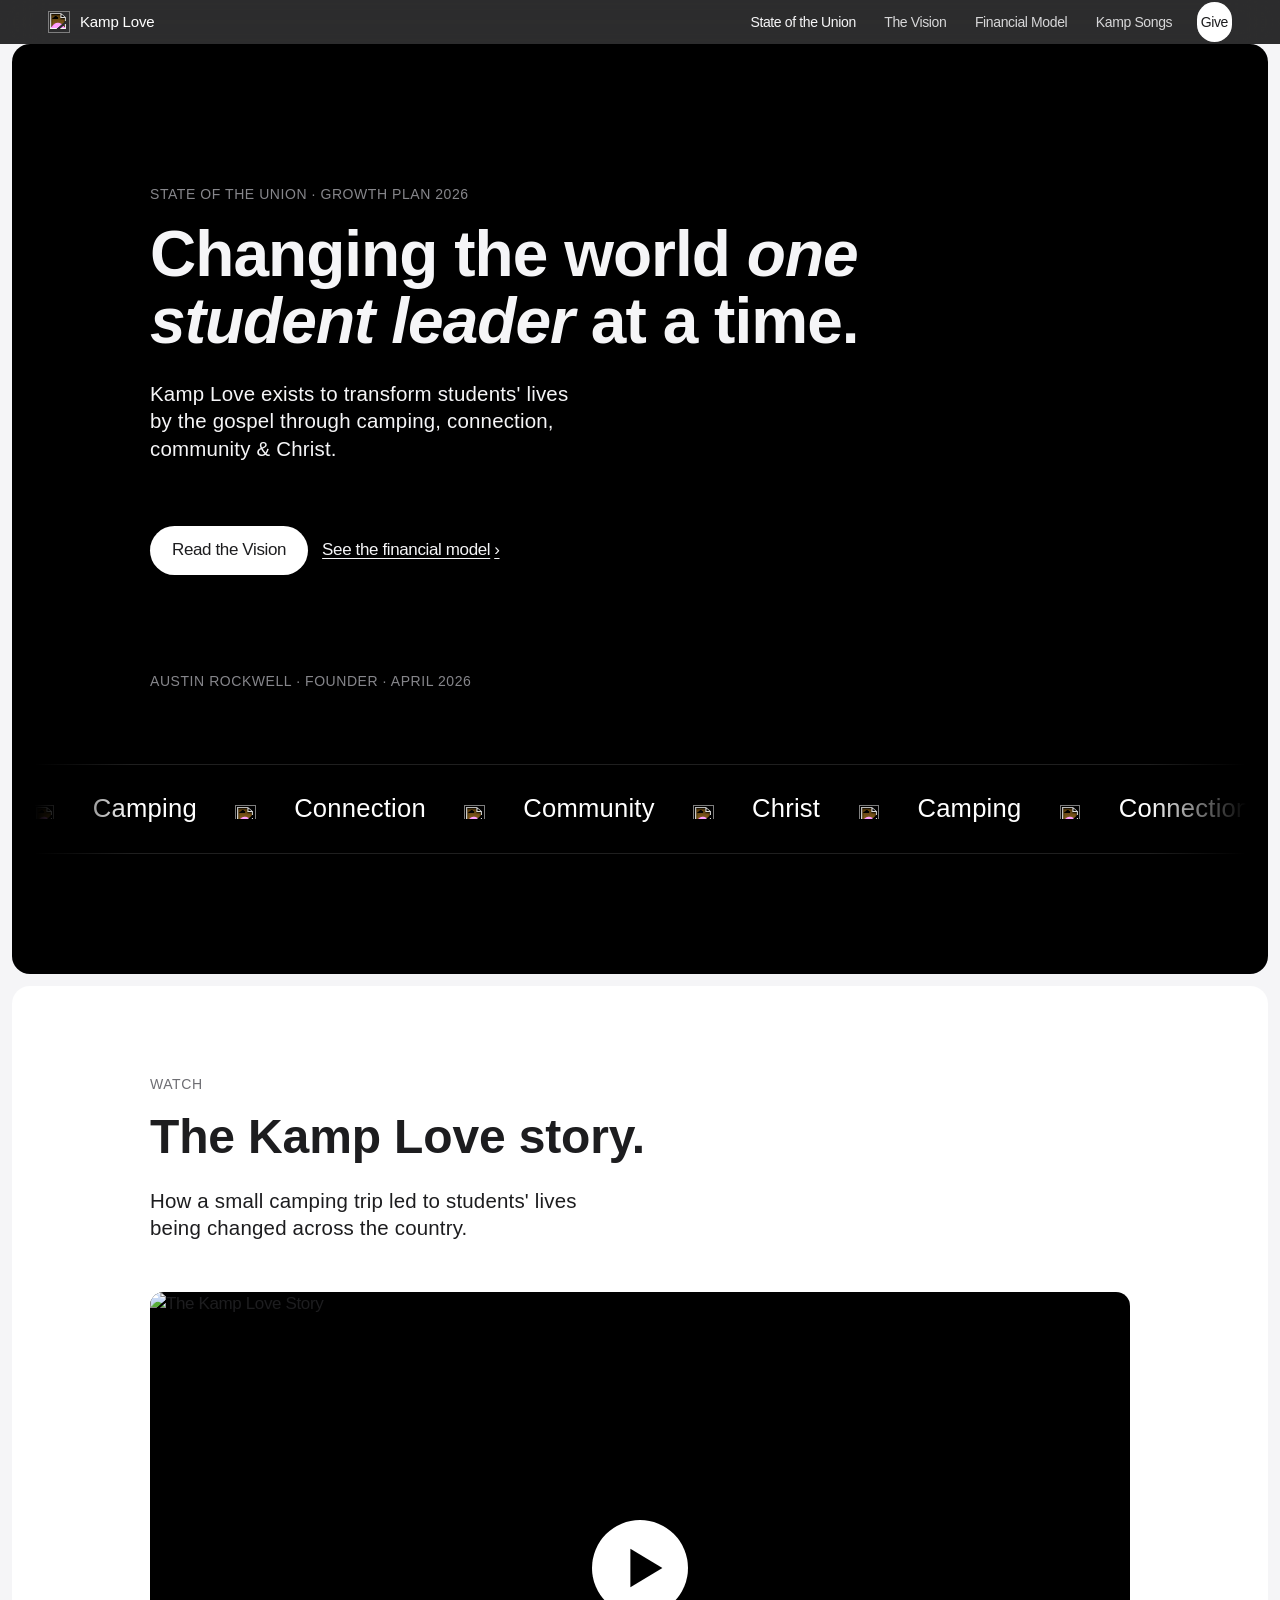
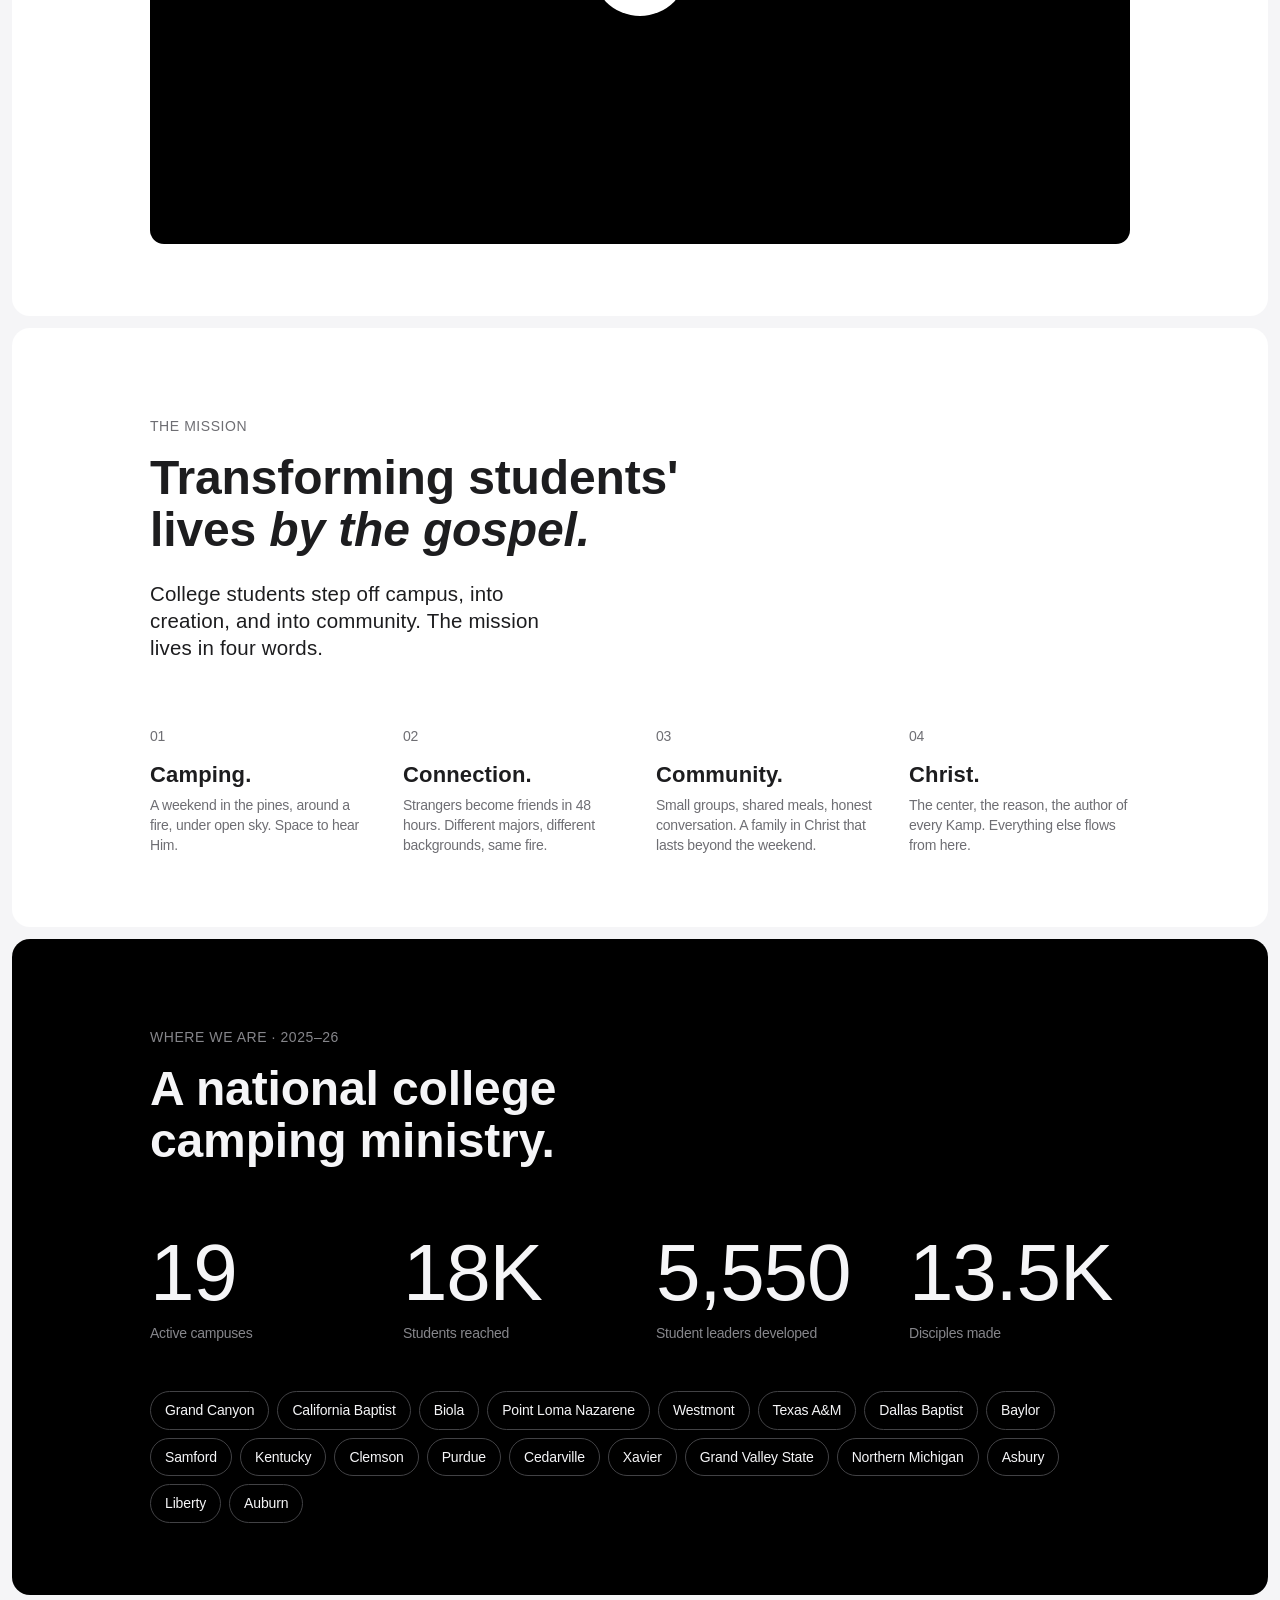
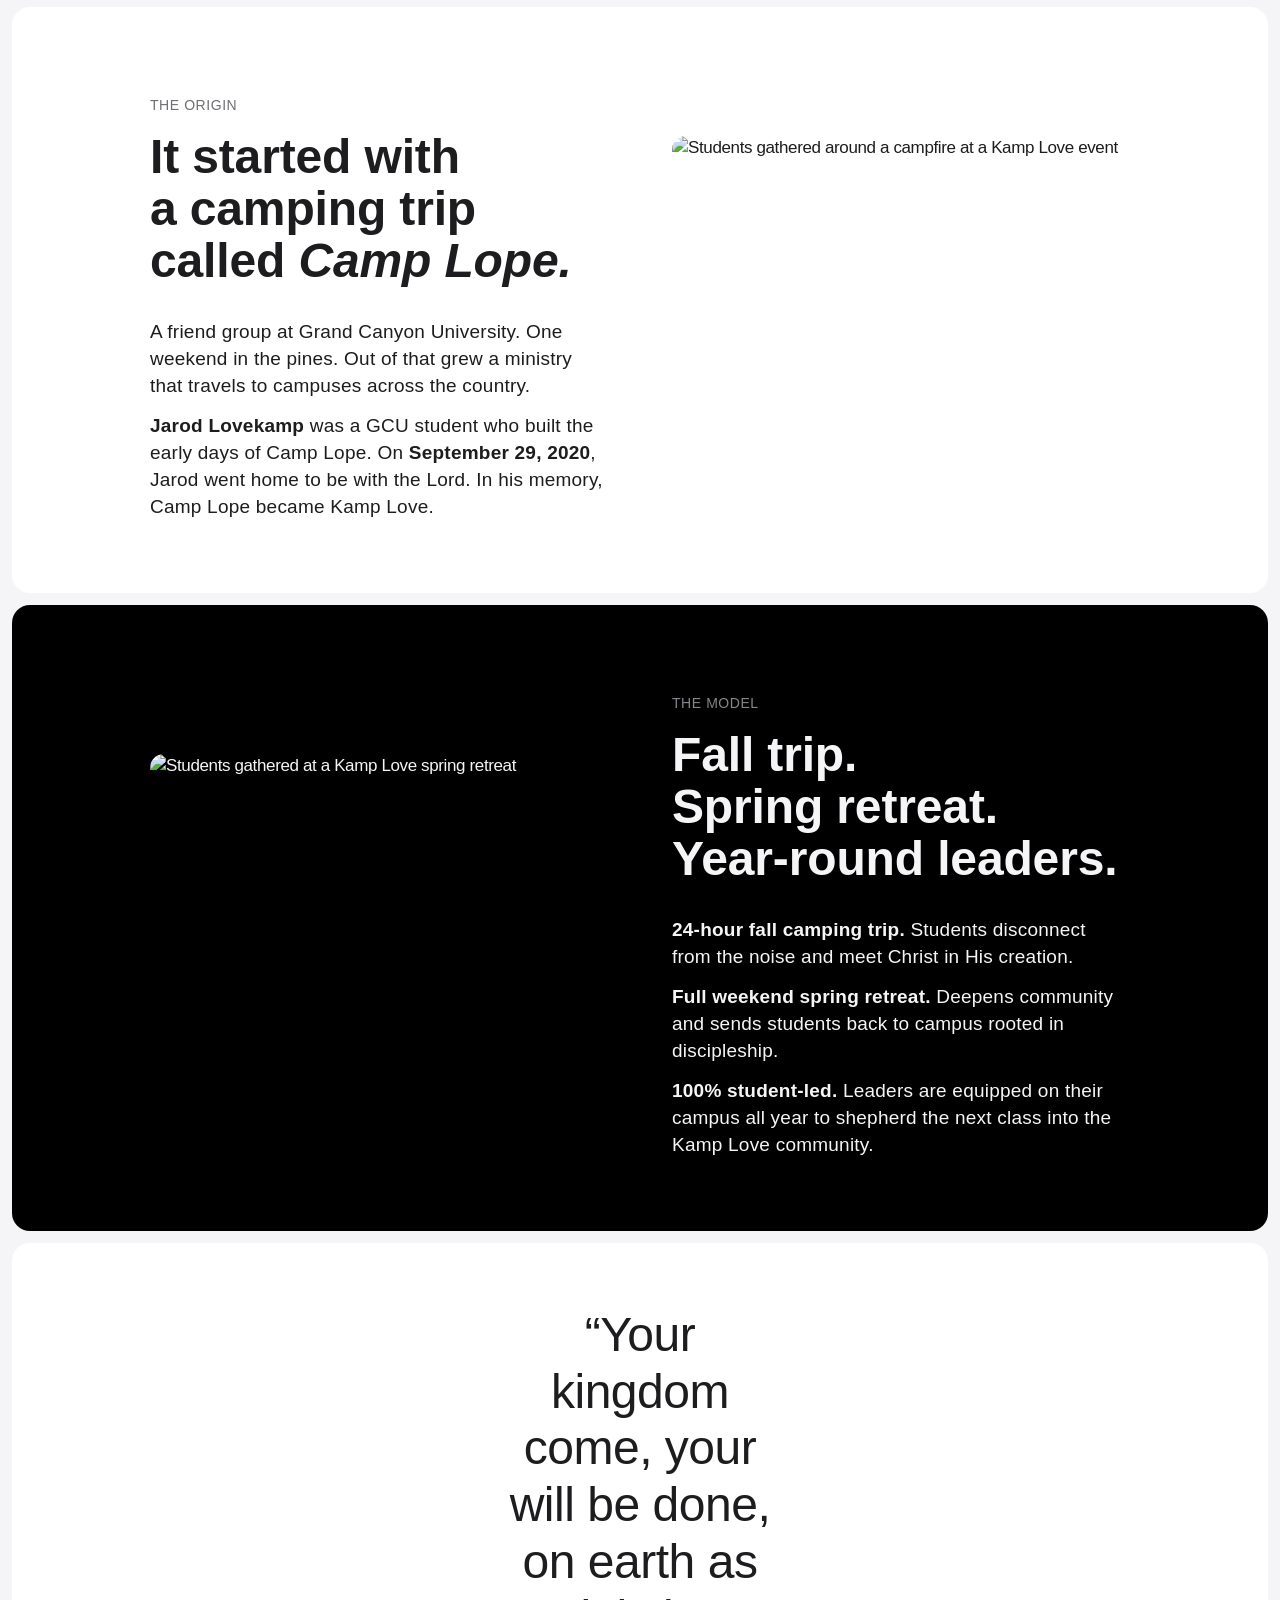
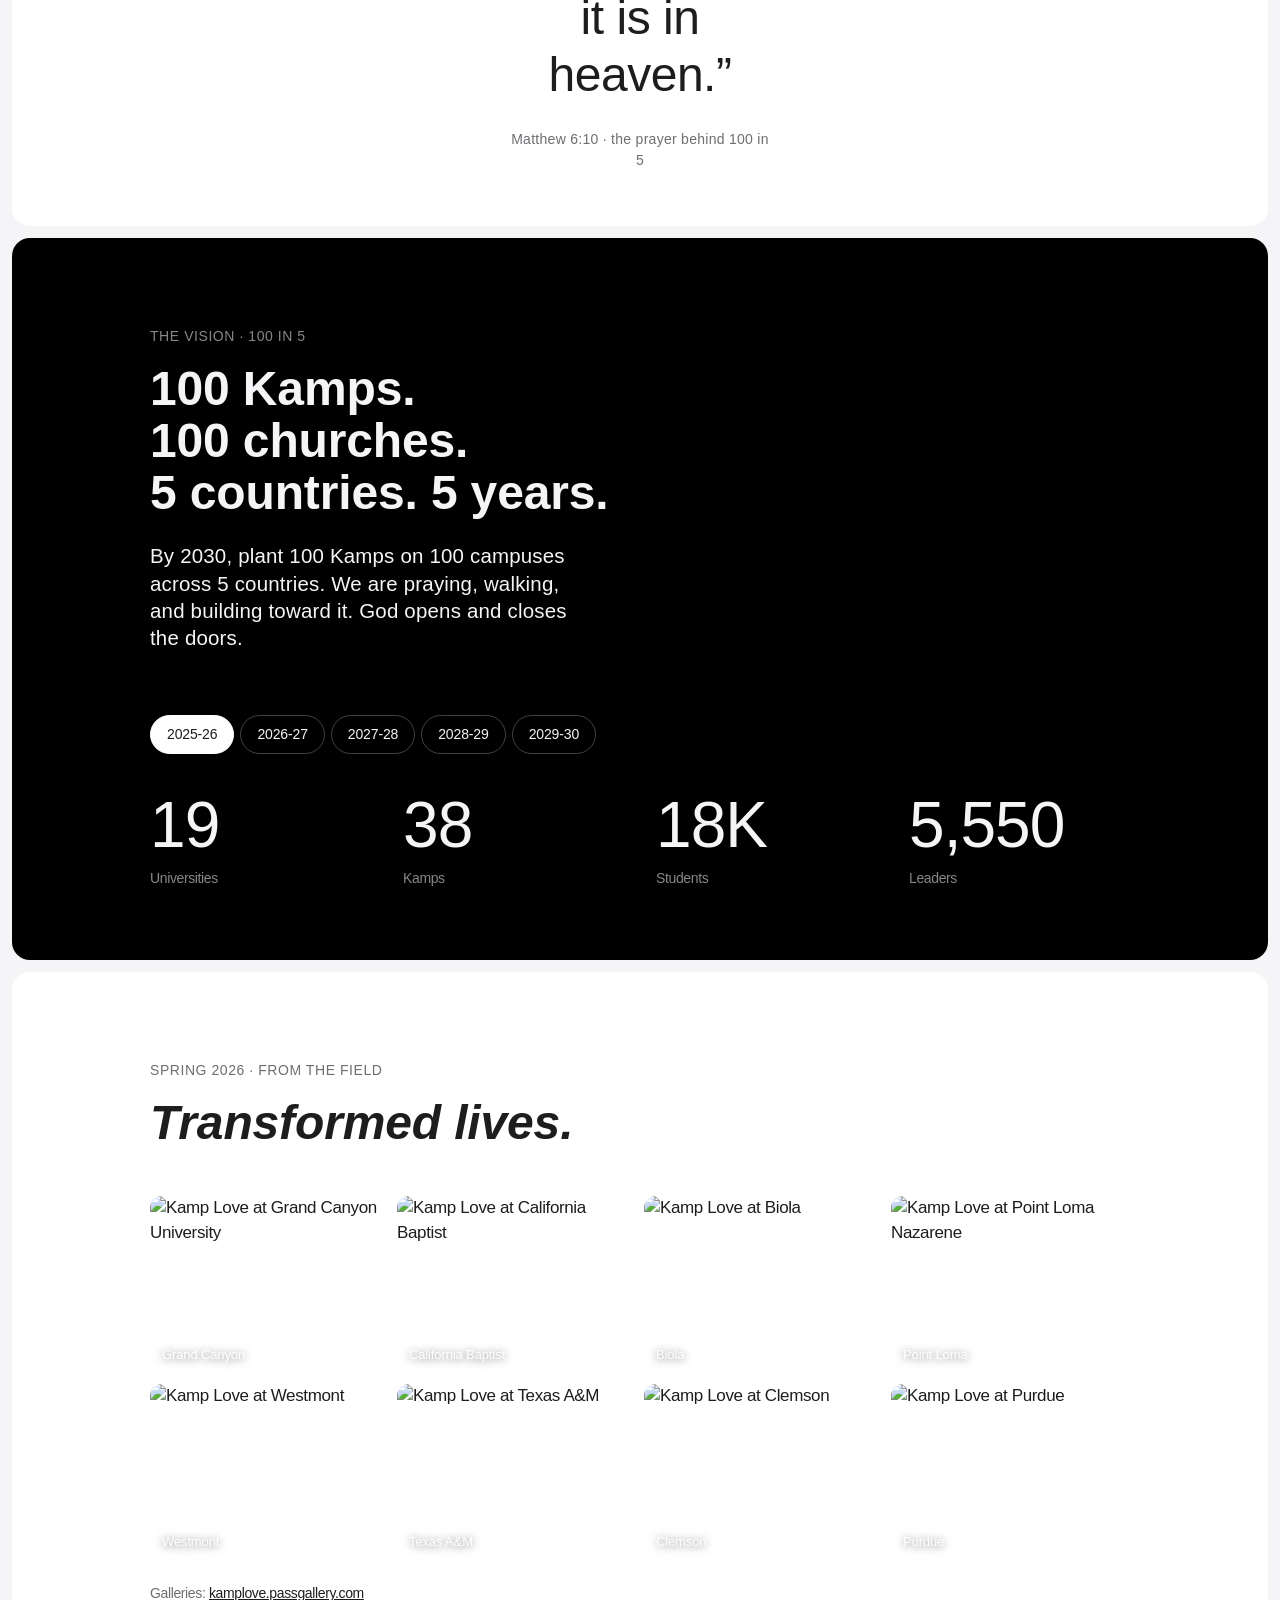
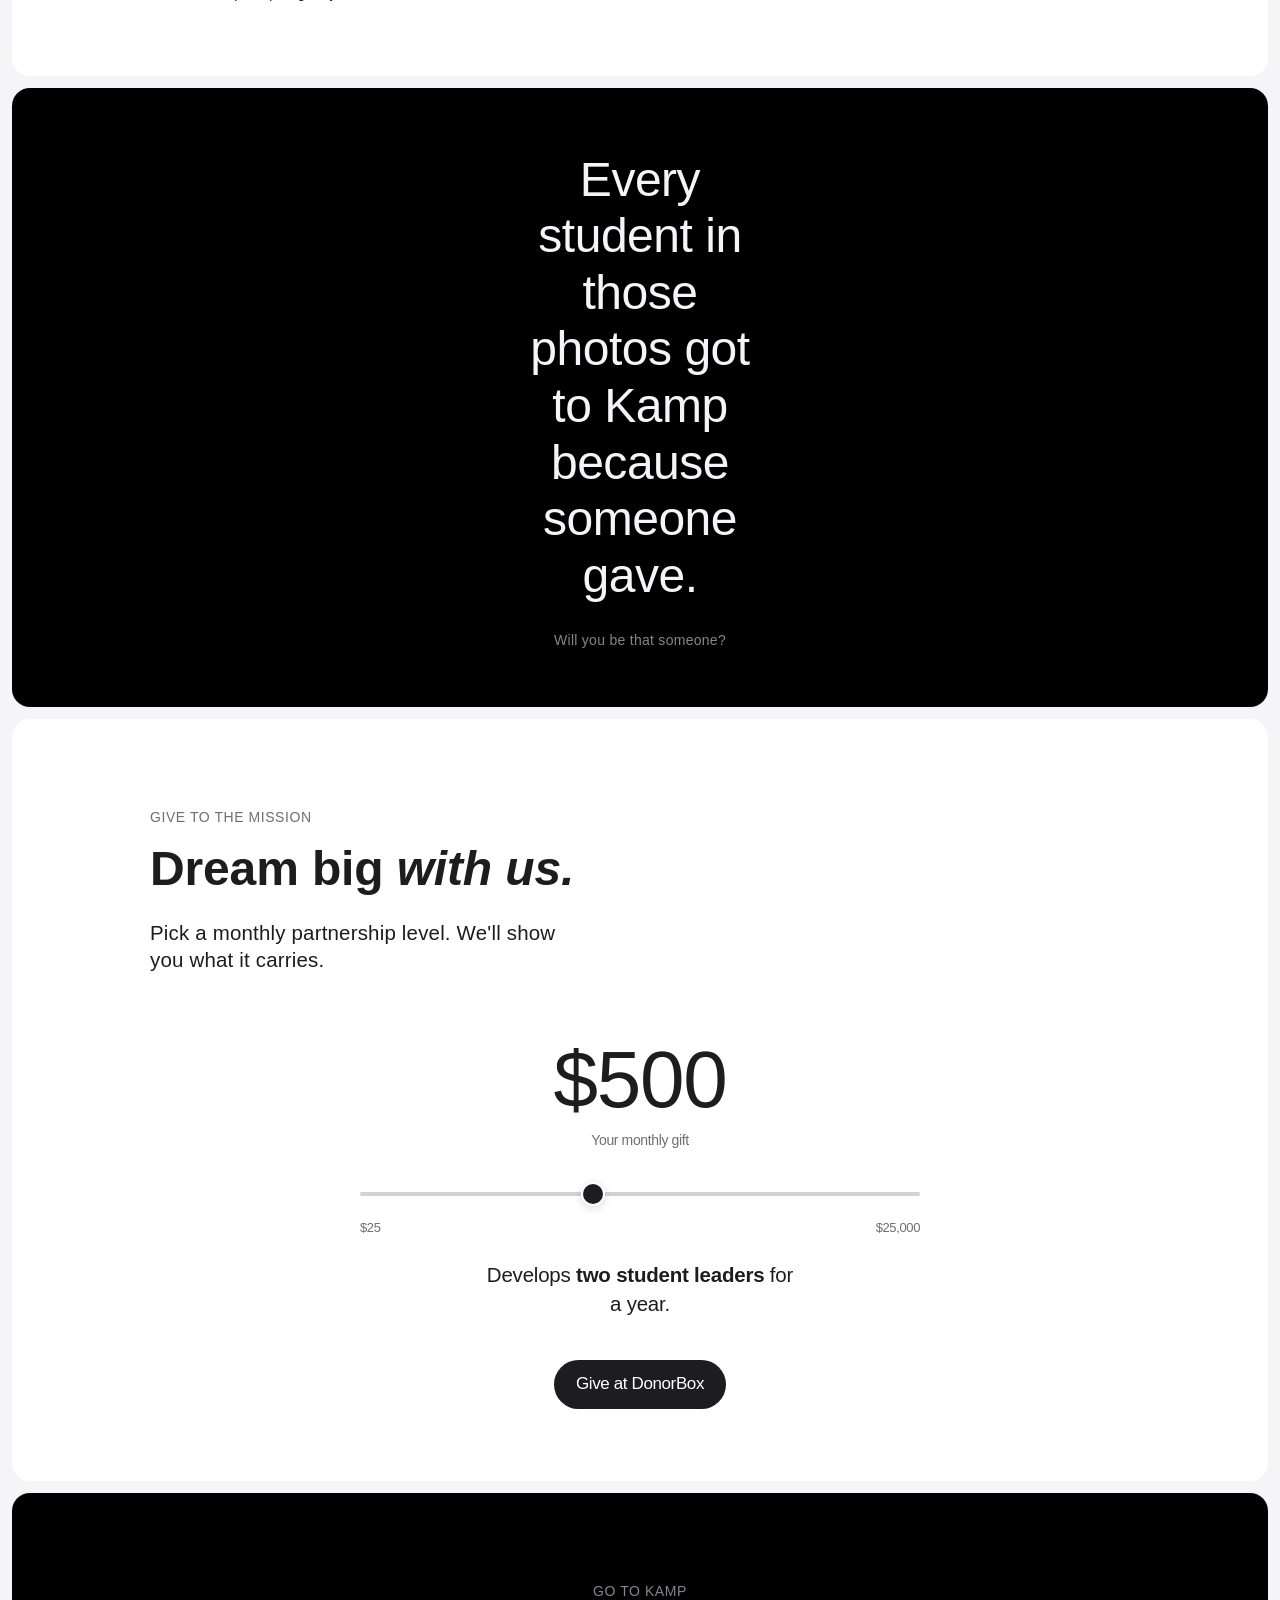
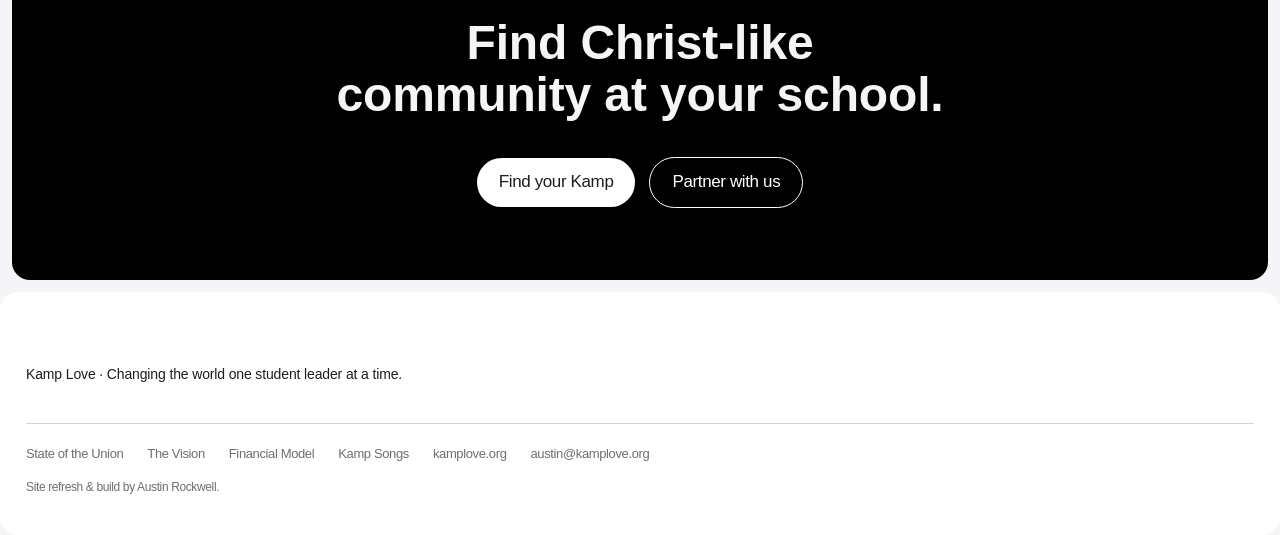
==== commit 16f93025: "Add kampfire mark, marquee ticker, and Kamp Love story video - Brand: kampfire icon (okay2.png, whit" ====
--- a/index.html
+++ b/index.html
@@ -6,7 +6,7 @@
 <title>Kamp Love &mdash; State of the Union &amp; Growth Plan 2026</title>
 <meta name="description" content="A national college camping ministry. 19 campuses. 18,000 students. The vision for 100 Kamps in 5 years.">
 <link rel="icon" href="https://cdn.prod.website-files.com/66d770a34f7bb47b876dfcc5/66d78a3b513117a1b3dc9fa3_okay2.png">
-<link rel="stylesheet" href="style.css?v=1">
+<link rel="stylesheet" href="style.css?v=2">
 </head>
 <body>
 
@@ -14,7 +14,7 @@
 
 <nav class="globalnav" aria-label="Global">
   <div class="globalnav-inner">
-    <a href="index.html" class="globalnav-brand">Kamp Love</a>
+    <a href="index.html" class="globalnav-brand"><img class="kampfire" src="https://cdn.prod.website-files.com/66d770a34f7bb47b876dfcc5/66d78a3b513117a1b3dc9fa3_okay2.png" alt="" width="22" height="22" />Kamp Love</a>
     <button class="globalnav-toggle" aria-expanded="false" aria-controls="globalnav-menu" aria-label="Menu">
       <span></span><span></span><span></span>
     </button>
@@ -40,6 +40,35 @@
         <a href="financial-model.html" class="cta">See the financial model</a>
       </div>
       <p class="wordmark" style="margin-top:clamp(64px,8vw,96px)">Austin Rockwell &middot; Founder &middot; April 2026</p>
+    </div>
+    <div class="ticker" aria-hidden="true">
+      <div class="ticker-track">
+        <span class="ticker-item"><img class="ticker-flame" src="https://cdn.prod.website-files.com/66d770a34f7bb47b876dfcc5/66d78a3b513117a1b3dc9fa3_okay2.png" alt="" width="24" height="24" />Camping</span>
+        <span class="ticker-item"><img class="ticker-flame" src="https://cdn.prod.website-files.com/66d770a34f7bb47b876dfcc5/66d78a3b513117a1b3dc9fa3_okay2.png" alt="" width="24" height="24" />Connection</span>
+        <span class="ticker-item"><img class="ticker-flame" src="https://cdn.prod.website-files.com/66d770a34f7bb47b876dfcc5/66d78a3b513117a1b3dc9fa3_okay2.png" alt="" width="24" height="24" />Community</span>
+        <span class="ticker-item"><img class="ticker-flame" src="https://cdn.prod.website-files.com/66d770a34f7bb47b876dfcc5/66d78a3b513117a1b3dc9fa3_okay2.png" alt="" width="24" height="24" />Christ</span>
+        <span class="ticker-item"><img class="ticker-flame" src="https://cdn.prod.website-files.com/66d770a34f7bb47b876dfcc5/66d78a3b513117a1b3dc9fa3_okay2.png" alt="" width="24" height="24" />Camping</span>
+        <span class="ticker-item"><img class="ticker-flame" src="https://cdn.prod.website-files.com/66d770a34f7bb47b876dfcc5/66d78a3b513117a1b3dc9fa3_okay2.png" alt="" width="24" height="24" />Connection</span>
+        <span class="ticker-item"><img class="ticker-flame" src="https://cdn.prod.website-files.com/66d770a34f7bb47b876dfcc5/66d78a3b513117a1b3dc9fa3_okay2.png" alt="" width="24" height="24" />Community</span>
+        <span class="ticker-item"><img class="ticker-flame" src="https://cdn.prod.website-files.com/66d770a34f7bb47b876dfcc5/66d78a3b513117a1b3dc9fa3_okay2.png" alt="" width="24" height="24" />Christ</span>
+      </div>
+    </div>
+  </section>
+
+  <section class="tile">
+    <div class="tile-inner">
+      <p class="eyebrow">Watch</p>
+      <h2 class="headline">The Kamp Love story.</h2>
+      <p class="subhead">How a small camping trip led to students' lives being changed across the country.</p>
+      <div class="video-tile">
+        <img src="https://i.ytimg.com/vi/mYJRPCDcnmw/maxresdefault.jpg" alt="The Kamp Love Story" width="1280" height="720" loading="lazy" />
+        <button class="video-play" type="button" aria-label="Play: The Kamp Love Story" data-yt="mYJRPCDcnmw">
+          <svg viewBox="0 0 60 60" aria-hidden="true">
+            <circle cx="30" cy="30" r="30" fill="#fff"/>
+            <path d="M24 18 L44 30 L24 42 Z" fill="#000"/>
+          </svg>
+        </button>
+      </div>
     </div>
   </section>
 
@@ -282,6 +311,6 @@
   slider.addEventListener('input', updateCalc);
   updateCalc();
 </script>
-<script src="js/site.js?v=1" defer></script>
+<script src="js/site.js?v=2" defer></script>
 </body>
 </html>
--- a/style.css
+++ b/style.css
@@ -96,10 +96,28 @@
   position: relative;
 }
 .globalnav-brand {
-  font-size: clamp(15px, 1vw + 7px, 17px);
+  font-size: clamp(13px, 1vw + 5px, 15px);
   font-weight: 500;
   letter-spacing: -0.01em;
-  display: flex; align-items: center; gap: 8px;
+  display: flex; align-items: center; gap: 10px;
+  color: #fff;
+}
+.globalnav-brand .kampfire {
+  width: 22px; height: 22px;
+  display: inline-block;
+  filter: invert(1) brightness(2);
+  transform-origin: 50% 80%;
+  animation: kampfire-flicker 2.4s ease-in-out infinite;
+}
+@keyframes kampfire-flicker {
+  0%, 100% { transform: scale(1) rotate(-0.4deg); opacity: 0.96; }
+  20%      { transform: scale(1.04) rotate(0.6deg); opacity: 1; }
+  40%      { transform: scale(0.98) rotate(-0.6deg); opacity: 0.92; }
+  60%      { transform: scale(1.03) rotate(0.4deg); opacity: 1; }
+  80%      { transform: scale(0.99) rotate(-0.2deg); opacity: 0.95; }
+}
+@media (prefers-reduced-motion: reduce) {
+  .globalnav-brand .kampfire { animation: none; }
 }
 .globalnav-links {
   display: flex; align-items: center;
@@ -168,6 +186,83 @@
 }
 @media (max-width: 480px) {
   .globalnav-cta { display: none; }
+}
+
+/* TICKER — horizontal infinite scroll: Camping · Connection · Community · Christ */
+.ticker {
+  width: 100%;
+  overflow: hidden;
+  border-top: 1px solid rgba(255,255,255,0.12);
+  border-bottom: 1px solid rgba(255,255,255,0.12);
+  padding: clamp(18px, 2vw, 28px) 0;
+  margin-top: clamp(48px, 6vw, 72px);
+  -webkit-mask-image: linear-gradient(90deg, transparent 0, #000 8%, #000 92%, transparent 100%);
+          mask-image: linear-gradient(90deg, transparent 0, #000 8%, #000 92%, transparent 100%);
+}
+.ticker-track {
+  display: flex; align-items: center;
+  gap: clamp(28px, 3vw, 44px);
+  width: max-content;
+  animation: ticker-scroll 38s linear infinite;
+}
+.ticker-track > .ticker-item {
+  display: inline-flex; align-items: center; gap: clamp(28px, 3vw, 44px);
+  font-family: var(--font-display);
+  font-size: clamp(20px, 2vw, 28px);
+  font-weight: 400;
+  letter-spacing: 0.009em;
+  color: #fff;
+  white-space: nowrap;
+}
+.ticker-flame {
+  width: clamp(18px, 1.6vw, 24px);
+  height: clamp(18px, 1.6vw, 24px);
+  filter: invert(1) brightness(2);
+  flex-shrink: 0;
+  transform-origin: 50% 80%;
+  animation: kampfire-flicker 2.4s ease-in-out infinite;
+}
+.ticker-track > .ticker-item:nth-child(2n) .ticker-flame { animation-delay: 0.6s; }
+.ticker-track > .ticker-item:nth-child(3n) .ticker-flame { animation-delay: 1.2s; }
+@keyframes ticker-scroll {
+  from { transform: translate3d(0, 0, 0); }
+  to   { transform: translate3d(-50%, 0, 0); }
+}
+@media (prefers-reduced-motion: reduce) {
+  .ticker-track { animation: none; }
+}
+
+/* VIDEO FACADE — lazy YouTube embed */
+.video-tile {
+  position: relative;
+  width: 100%;
+  aspect-ratio: 16 / 9;
+  border-radius: 14px;
+  overflow: hidden;
+  background: #000;
+  margin-top: clamp(36px, 4vw, 56px);
+  cursor: pointer;
+}
+.video-tile img {
+  width: 100%; height: 100%; object-fit: cover; display: block;
+  transition: transform 0.5s var(--ease), filter 0.4s var(--ease);
+}
+.video-tile:hover img { transform: scale(1.02); filter: brightness(0.85); }
+.video-play {
+  position: absolute; top: 50%; left: 50%;
+  transform: translate(-50%, -50%);
+  width: clamp(64px, 8vw, 96px); height: clamp(64px, 8vw, 96px);
+  border: 0; padding: 0; background: transparent;
+  display: flex; align-items: center; justify-content: center;
+  filter: drop-shadow(0 4px 16px rgba(0,0,0,0.4));
+  transition: transform 0.2s var(--ease);
+}
+.video-play:hover { transform: translate(-50%, -50%) scale(1.05); }
+.video-play svg { width: 100%; height: 100%; }
+.video-tile iframe {
+  position: absolute; inset: 0;
+  width: 100%; height: 100%;
+  border: 0;
 }
 
 /* TILES — white elevated surface on warm-gray page bg */
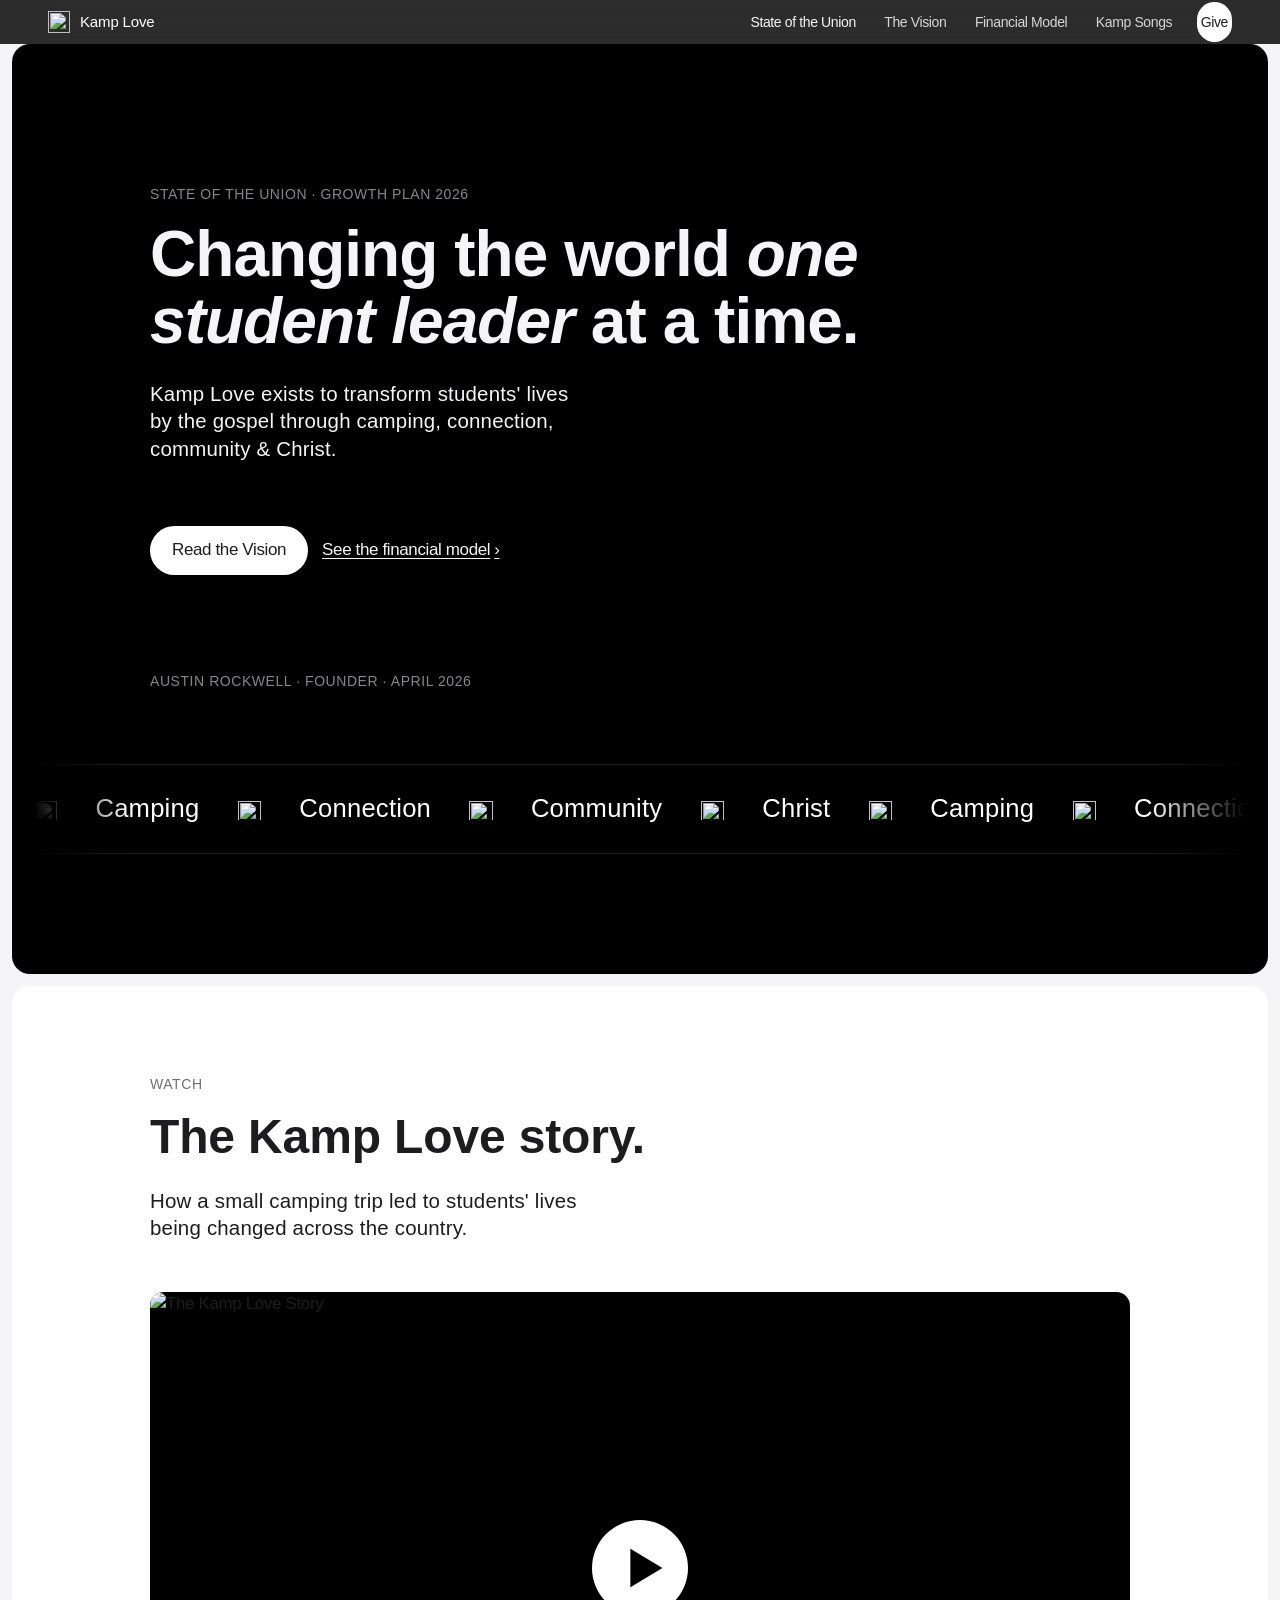
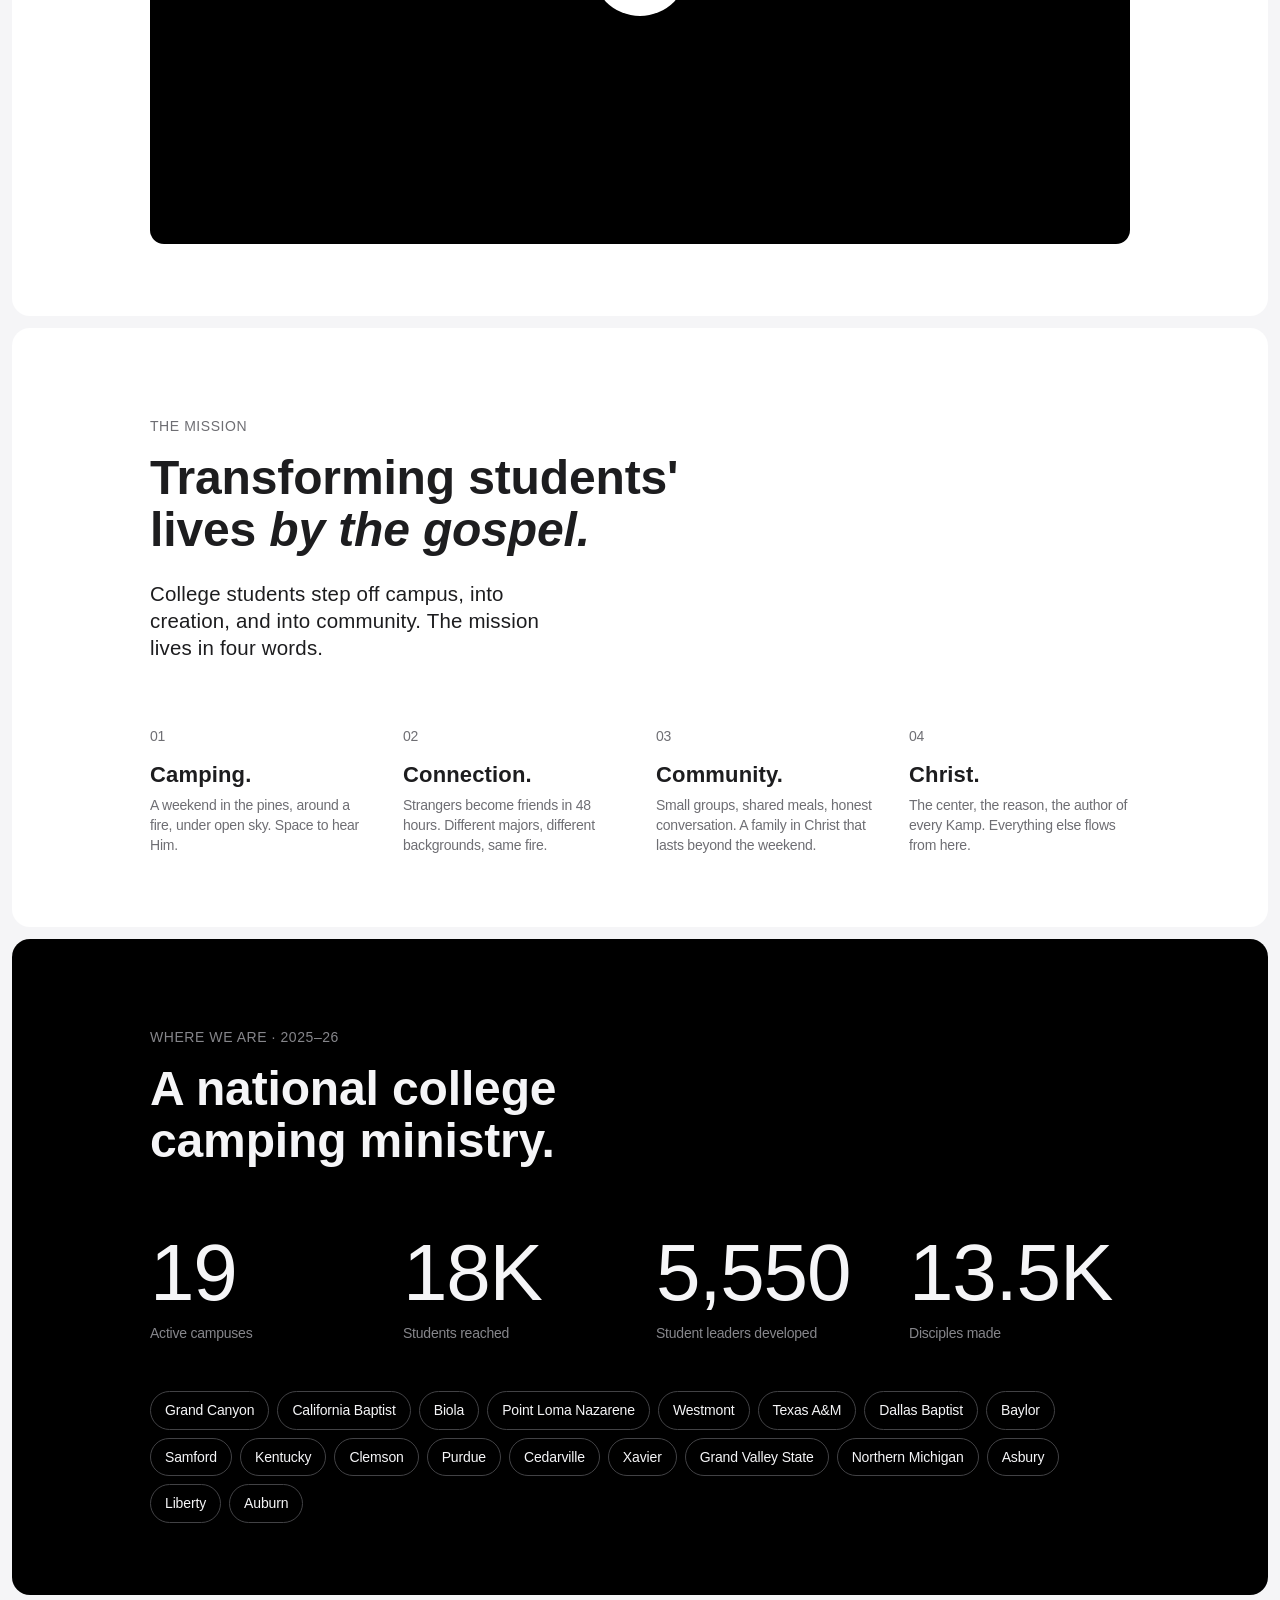
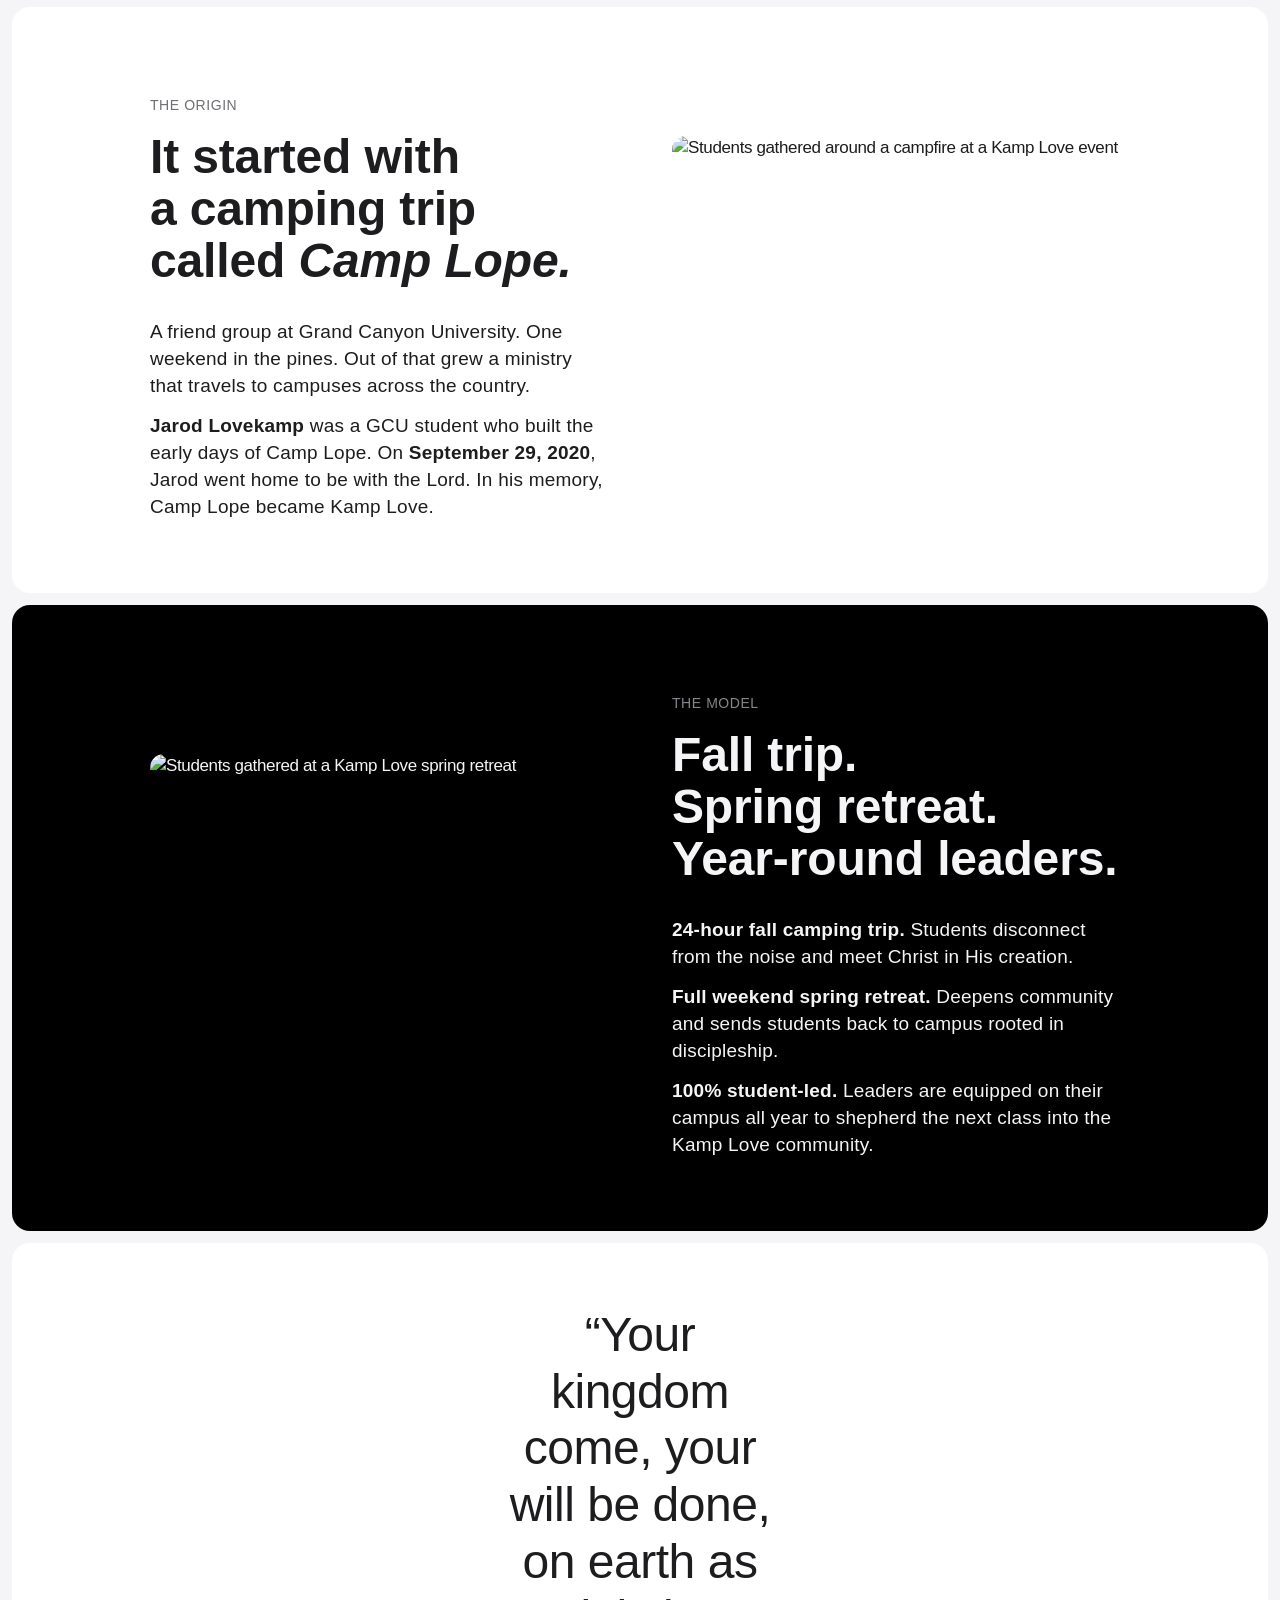
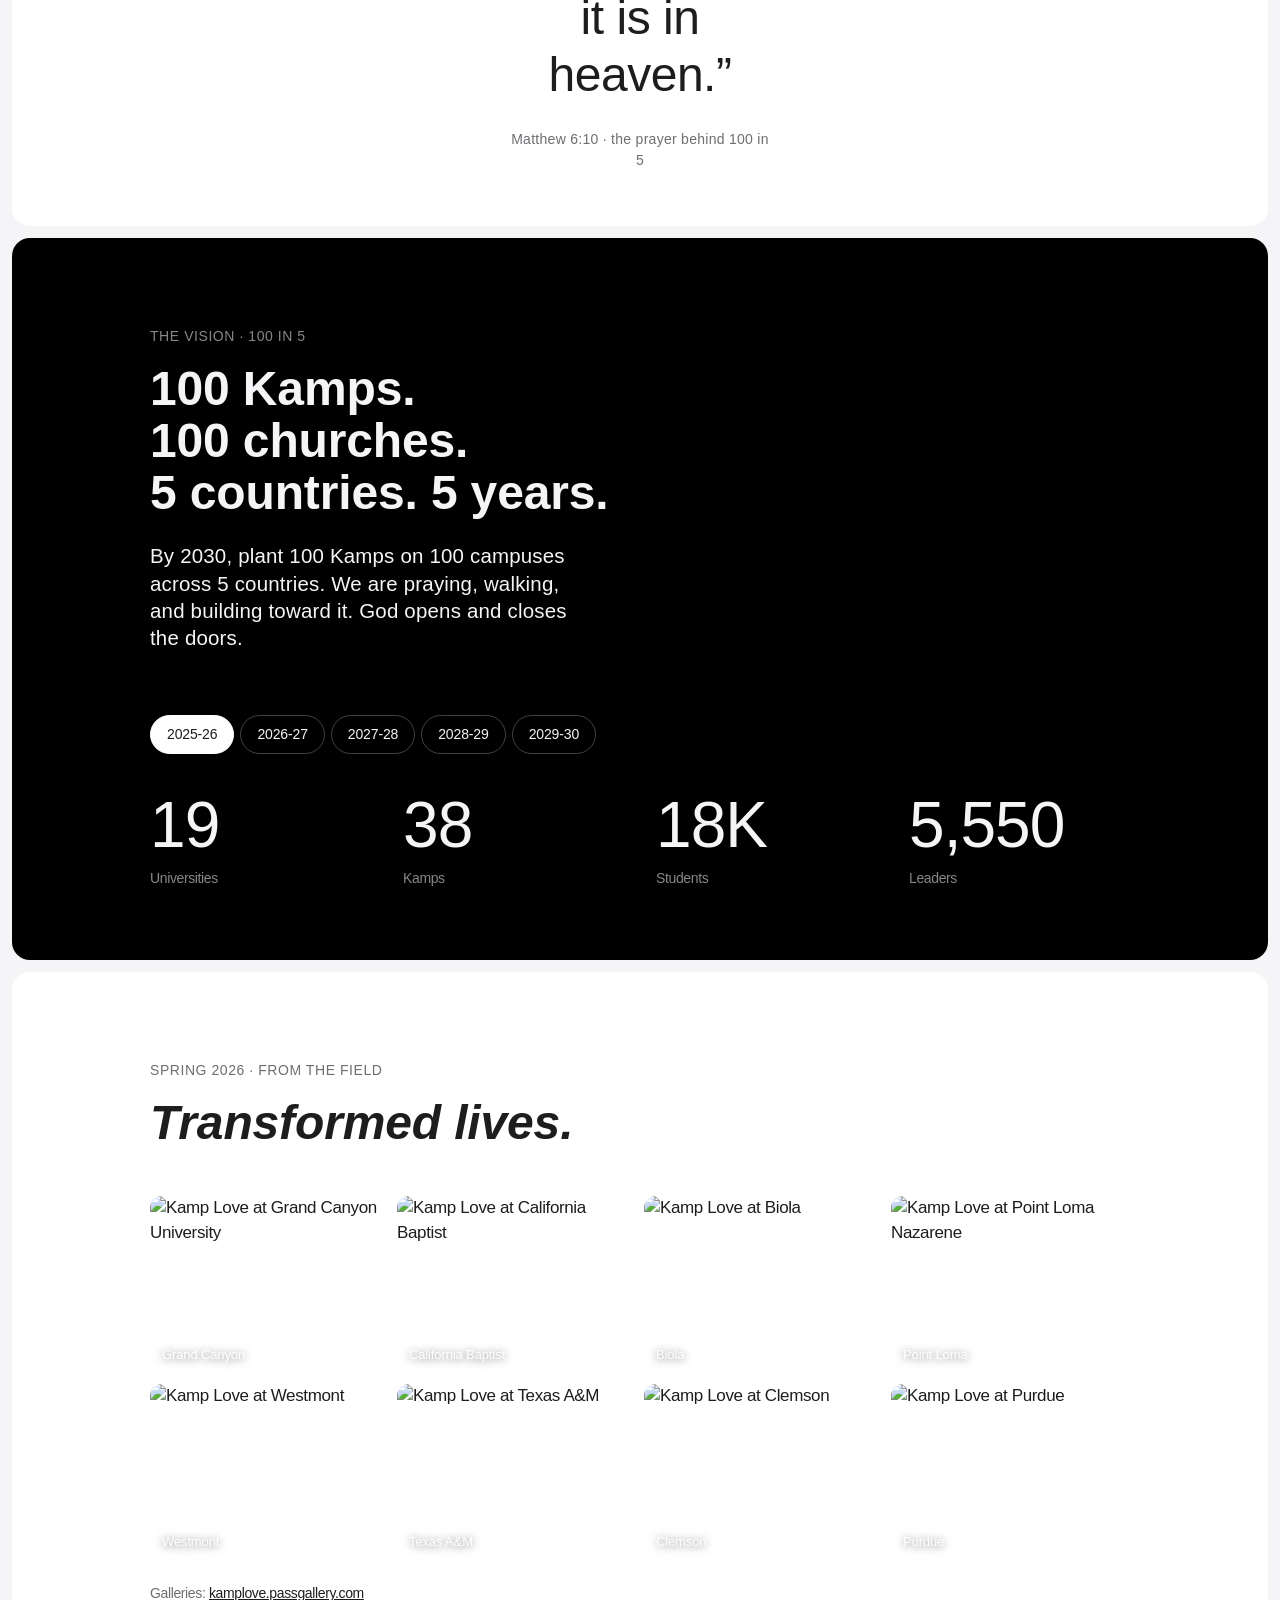
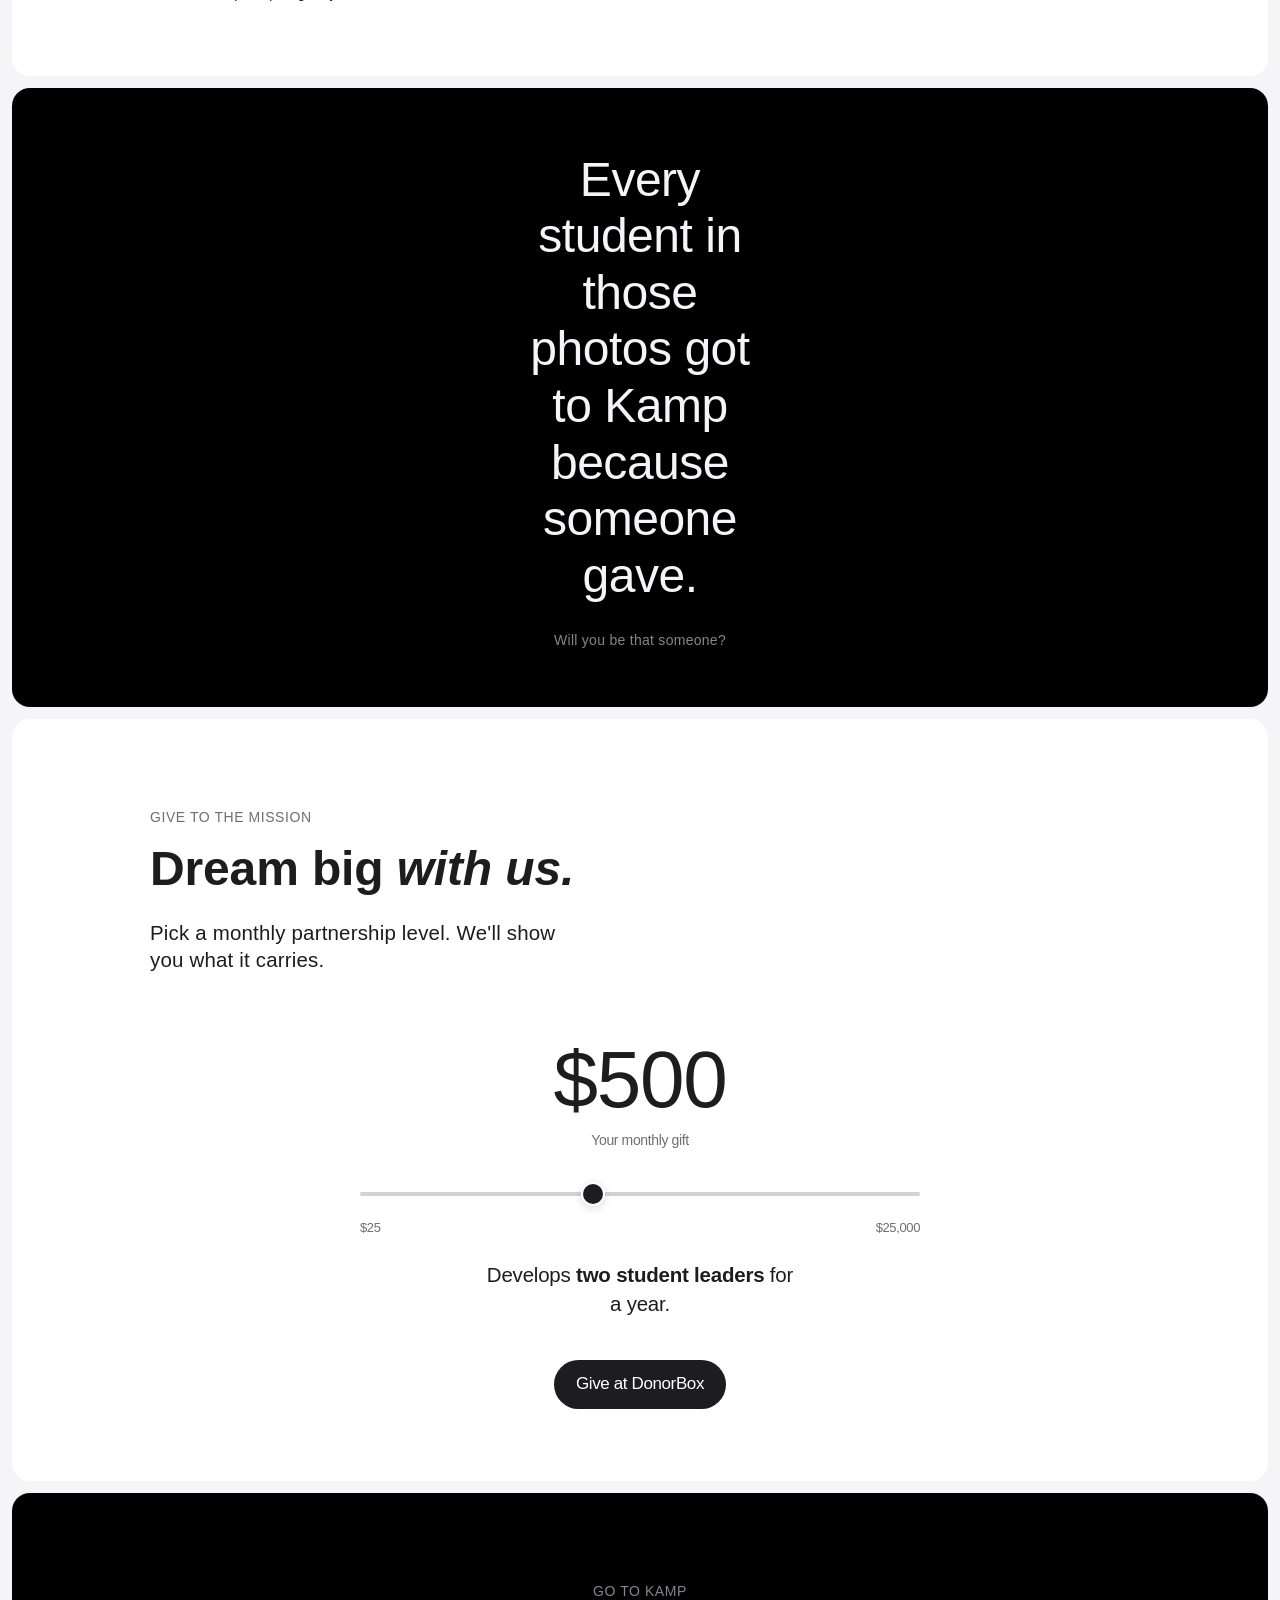
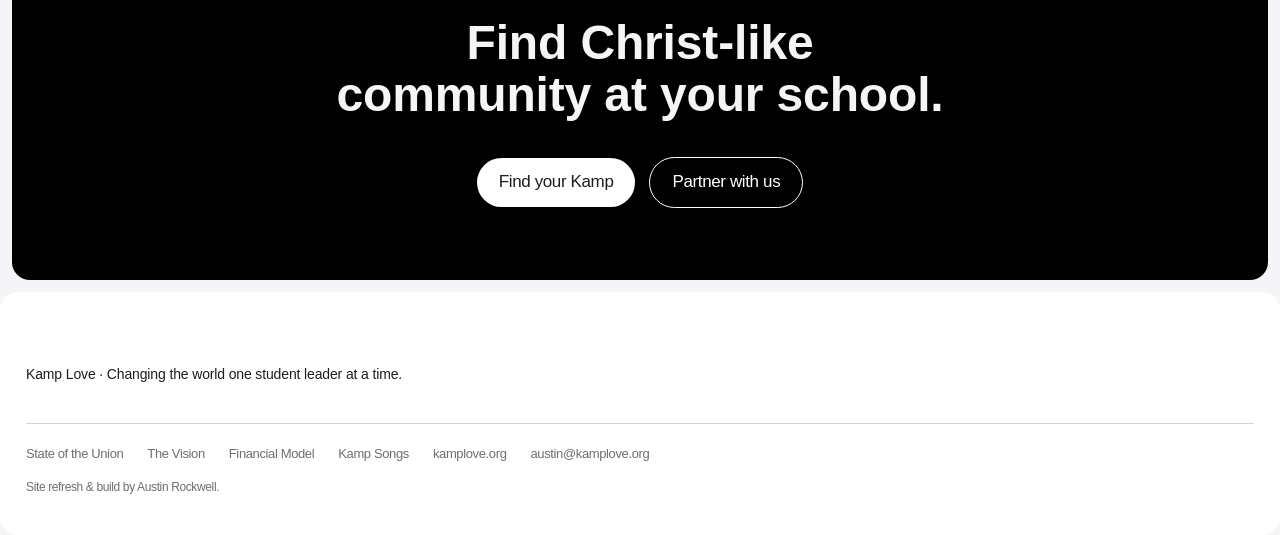
==== commit 0c402827: "Use Kamp Love white kampfire (okay1.png), drop invert filter The official white-on-transparent kampf" ====
--- a/index.html
+++ b/index.html
@@ -5,8 +5,8 @@
 <meta name="viewport" content="width=device-width,initial-scale=1">
 <title>Kamp Love &mdash; State of the Union &amp; Growth Plan 2026</title>
 <meta name="description" content="A national college camping ministry. 19 campuses. 18,000 students. The vision for 100 Kamps in 5 years.">
-<link rel="icon" href="https://cdn.prod.website-files.com/66d770a34f7bb47b876dfcc5/66d78a3b513117a1b3dc9fa3_okay2.png">
-<link rel="stylesheet" href="style.css?v=2">
+<link rel="icon" href="https://cdn.prod.website-files.com/66d770a34f7bb47b876dfcc5/66d77a3447ccd7ce27a50755_okay1.png">
+<link rel="stylesheet" href="style.css?v=3">
 </head>
 <body>
 
@@ -14,7 +14,7 @@
 
 <nav class="globalnav" aria-label="Global">
   <div class="globalnav-inner">
-    <a href="index.html" class="globalnav-brand"><img class="kampfire" src="https://cdn.prod.website-files.com/66d770a34f7bb47b876dfcc5/66d78a3b513117a1b3dc9fa3_okay2.png" alt="" width="22" height="22" />Kamp Love</a>
+    <a href="index.html" class="globalnav-brand"><img class="kampfire" src="https://cdn.prod.website-files.com/66d770a34f7bb47b876dfcc5/66d77a3447ccd7ce27a50755_okay1.png" alt="" width="22" height="22" />Kamp Love</a>
     <button class="globalnav-toggle" aria-expanded="false" aria-controls="globalnav-menu" aria-label="Menu">
       <span></span><span></span><span></span>
     </button>
@@ -43,14 +43,14 @@
     </div>
     <div class="ticker" aria-hidden="true">
       <div class="ticker-track">
-        <span class="ticker-item"><img class="ticker-flame" src="https://cdn.prod.website-files.com/66d770a34f7bb47b876dfcc5/66d78a3b513117a1b3dc9fa3_okay2.png" alt="" width="24" height="24" />Camping</span>
-        <span class="ticker-item"><img class="ticker-flame" src="https://cdn.prod.website-files.com/66d770a34f7bb47b876dfcc5/66d78a3b513117a1b3dc9fa3_okay2.png" alt="" width="24" height="24" />Connection</span>
-        <span class="ticker-item"><img class="ticker-flame" src="https://cdn.prod.website-files.com/66d770a34f7bb47b876dfcc5/66d78a3b513117a1b3dc9fa3_okay2.png" alt="" width="24" height="24" />Community</span>
-        <span class="ticker-item"><img class="ticker-flame" src="https://cdn.prod.website-files.com/66d770a34f7bb47b876dfcc5/66d78a3b513117a1b3dc9fa3_okay2.png" alt="" width="24" height="24" />Christ</span>
-        <span class="ticker-item"><img class="ticker-flame" src="https://cdn.prod.website-files.com/66d770a34f7bb47b876dfcc5/66d78a3b513117a1b3dc9fa3_okay2.png" alt="" width="24" height="24" />Camping</span>
-        <span class="ticker-item"><img class="ticker-flame" src="https://cdn.prod.website-files.com/66d770a34f7bb47b876dfcc5/66d78a3b513117a1b3dc9fa3_okay2.png" alt="" width="24" height="24" />Connection</span>
-        <span class="ticker-item"><img class="ticker-flame" src="https://cdn.prod.website-files.com/66d770a34f7bb47b876dfcc5/66d78a3b513117a1b3dc9fa3_okay2.png" alt="" width="24" height="24" />Community</span>
-        <span class="ticker-item"><img class="ticker-flame" src="https://cdn.prod.website-files.com/66d770a34f7bb47b876dfcc5/66d78a3b513117a1b3dc9fa3_okay2.png" alt="" width="24" height="24" />Christ</span>
+        <span class="ticker-item"><img class="ticker-flame" src="https://cdn.prod.website-files.com/66d770a34f7bb47b876dfcc5/66d77a3447ccd7ce27a50755_okay1.png" alt="" width="24" height="24" />Camping</span>
+        <span class="ticker-item"><img class="ticker-flame" src="https://cdn.prod.website-files.com/66d770a34f7bb47b876dfcc5/66d77a3447ccd7ce27a50755_okay1.png" alt="" width="24" height="24" />Connection</span>
+        <span class="ticker-item"><img class="ticker-flame" src="https://cdn.prod.website-files.com/66d770a34f7bb47b876dfcc5/66d77a3447ccd7ce27a50755_okay1.png" alt="" width="24" height="24" />Community</span>
+        <span class="ticker-item"><img class="ticker-flame" src="https://cdn.prod.website-files.com/66d770a34f7bb47b876dfcc5/66d77a3447ccd7ce27a50755_okay1.png" alt="" width="24" height="24" />Christ</span>
+        <span class="ticker-item"><img class="ticker-flame" src="https://cdn.prod.website-files.com/66d770a34f7bb47b876dfcc5/66d77a3447ccd7ce27a50755_okay1.png" alt="" width="24" height="24" />Camping</span>
+        <span class="ticker-item"><img class="ticker-flame" src="https://cdn.prod.website-files.com/66d770a34f7bb47b876dfcc5/66d77a3447ccd7ce27a50755_okay1.png" alt="" width="24" height="24" />Connection</span>
+        <span class="ticker-item"><img class="ticker-flame" src="https://cdn.prod.website-files.com/66d770a34f7bb47b876dfcc5/66d77a3447ccd7ce27a50755_okay1.png" alt="" width="24" height="24" />Community</span>
+        <span class="ticker-item"><img class="ticker-flame" src="https://cdn.prod.website-files.com/66d770a34f7bb47b876dfcc5/66d77a3447ccd7ce27a50755_okay1.png" alt="" width="24" height="24" />Christ</span>
       </div>
     </div>
   </section>
@@ -311,6 +311,6 @@
   slider.addEventListener('input', updateCalc);
   updateCalc();
 </script>
-<script src="js/site.js?v=2" defer></script>
+<script src="js/site.js?v=3" defer></script>
 </body>
 </html>
--- a/style.css
+++ b/style.css
@@ -105,7 +105,6 @@
 .globalnav-brand .kampfire {
   width: 22px; height: 22px;
   display: inline-block;
-  filter: invert(1) brightness(2);
   transform-origin: 50% 80%;
   animation: kampfire-flicker 2.4s ease-in-out infinite;
 }
@@ -215,9 +214,8 @@
   white-space: nowrap;
 }
 .ticker-flame {
-  width: clamp(18px, 1.6vw, 24px);
-  height: clamp(18px, 1.6vw, 24px);
-  filter: invert(1) brightness(2);
+  width: clamp(20px, 1.8vw, 28px);
+  height: clamp(20px, 1.8vw, 28px);
   flex-shrink: 0;
   transform-origin: 50% 80%;
   animation: kampfire-flicker 2.4s ease-in-out infinite;
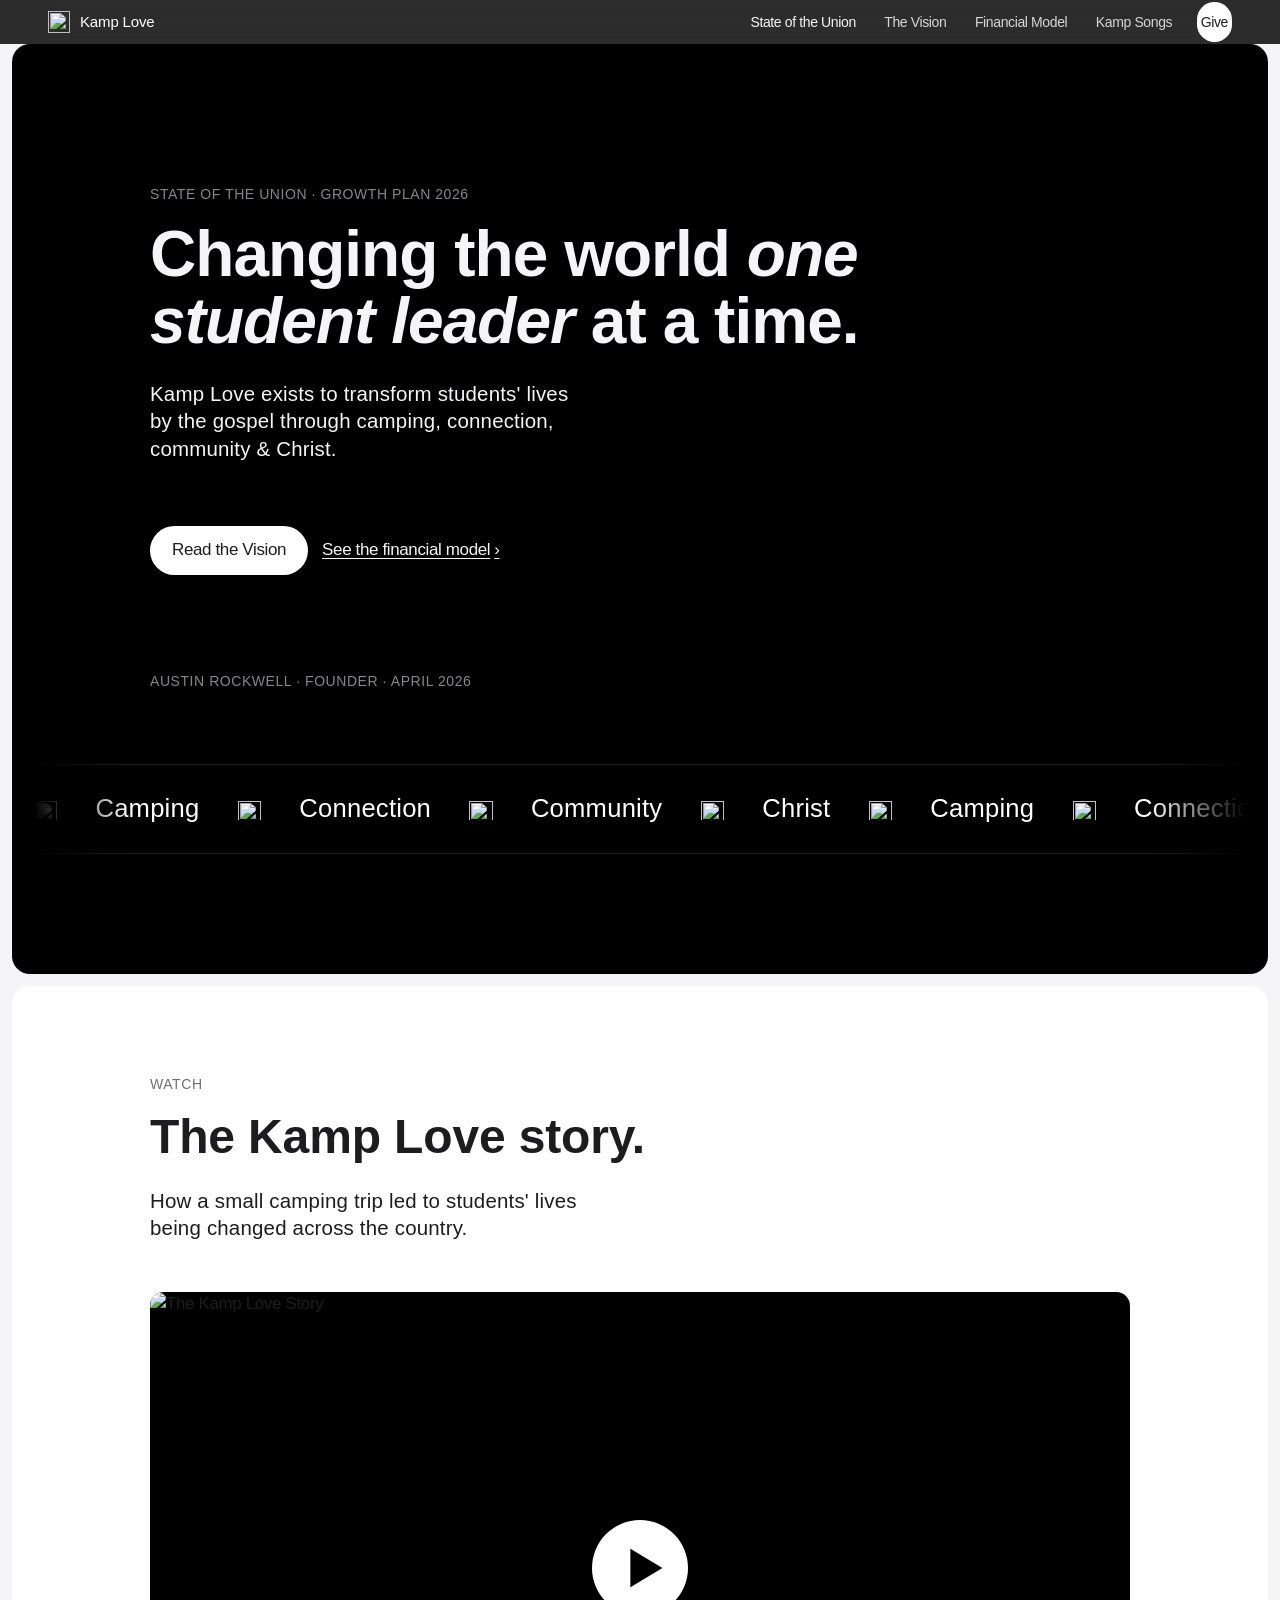
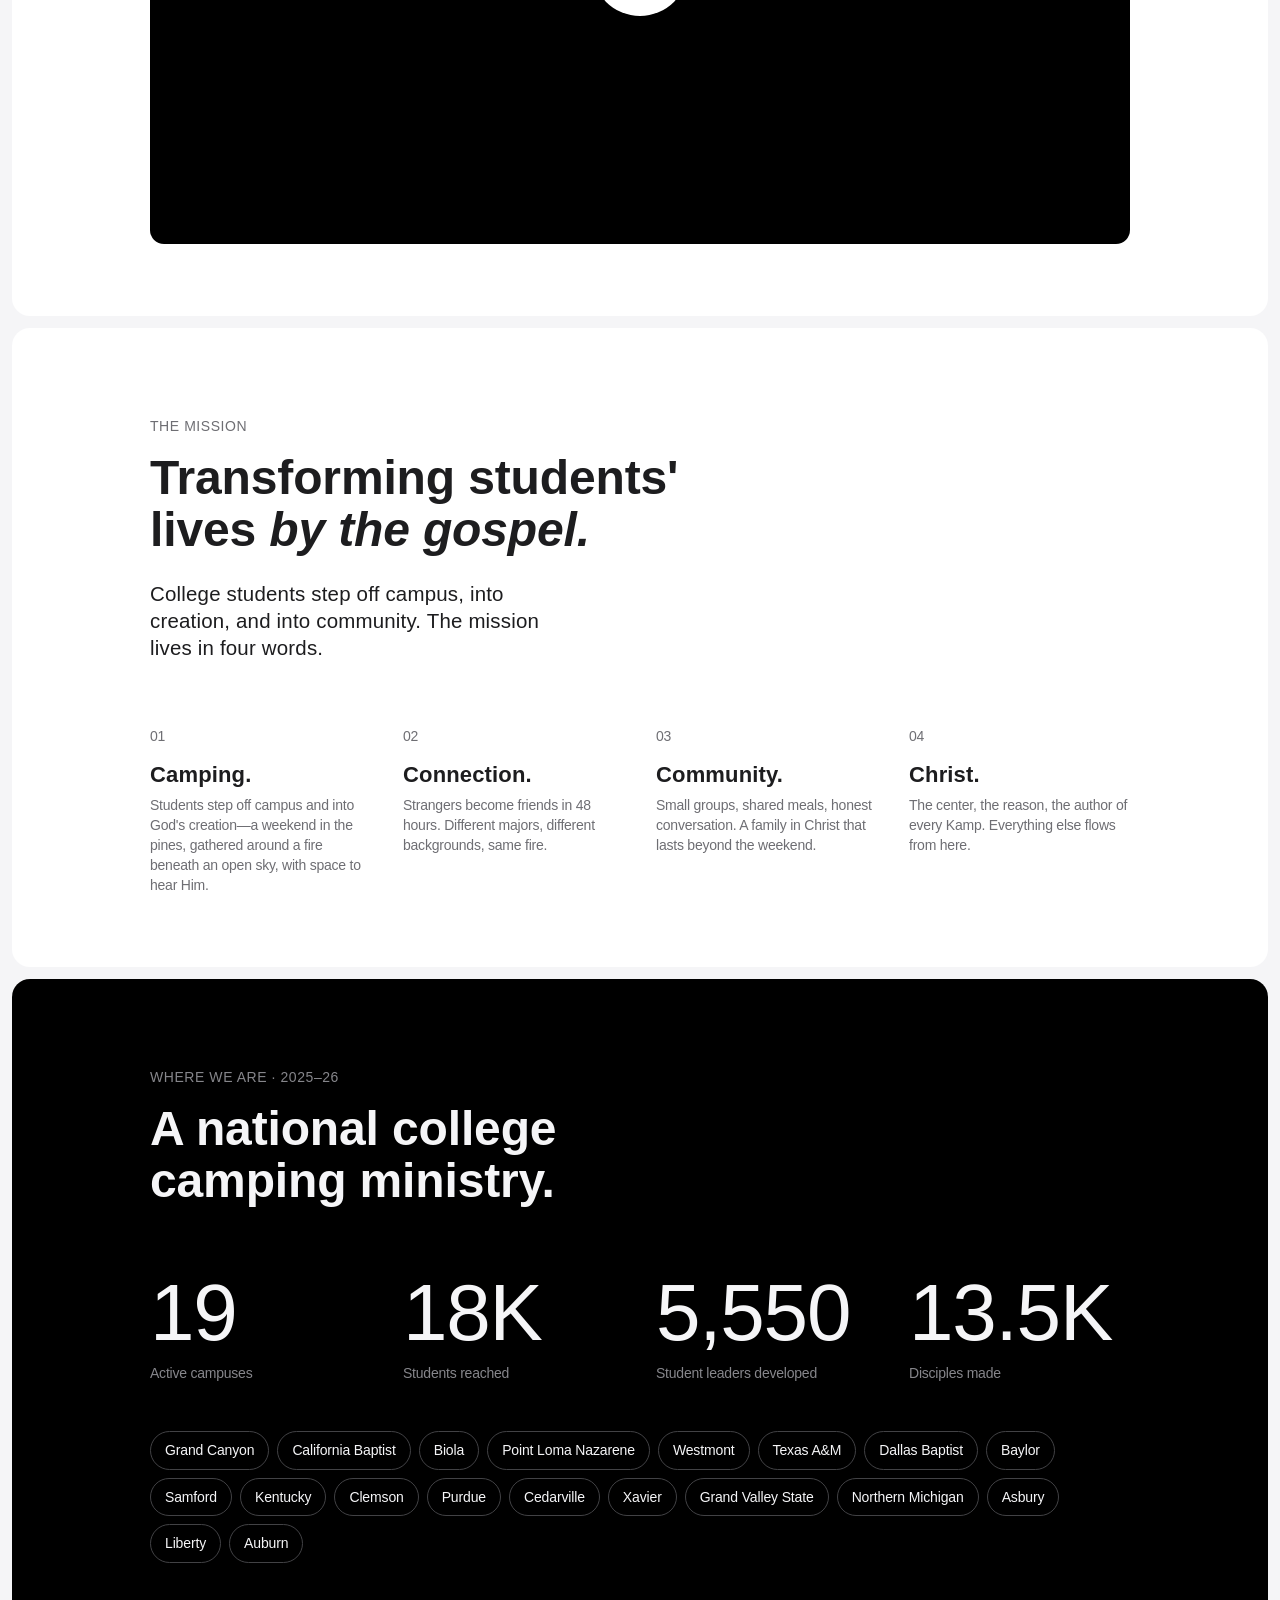
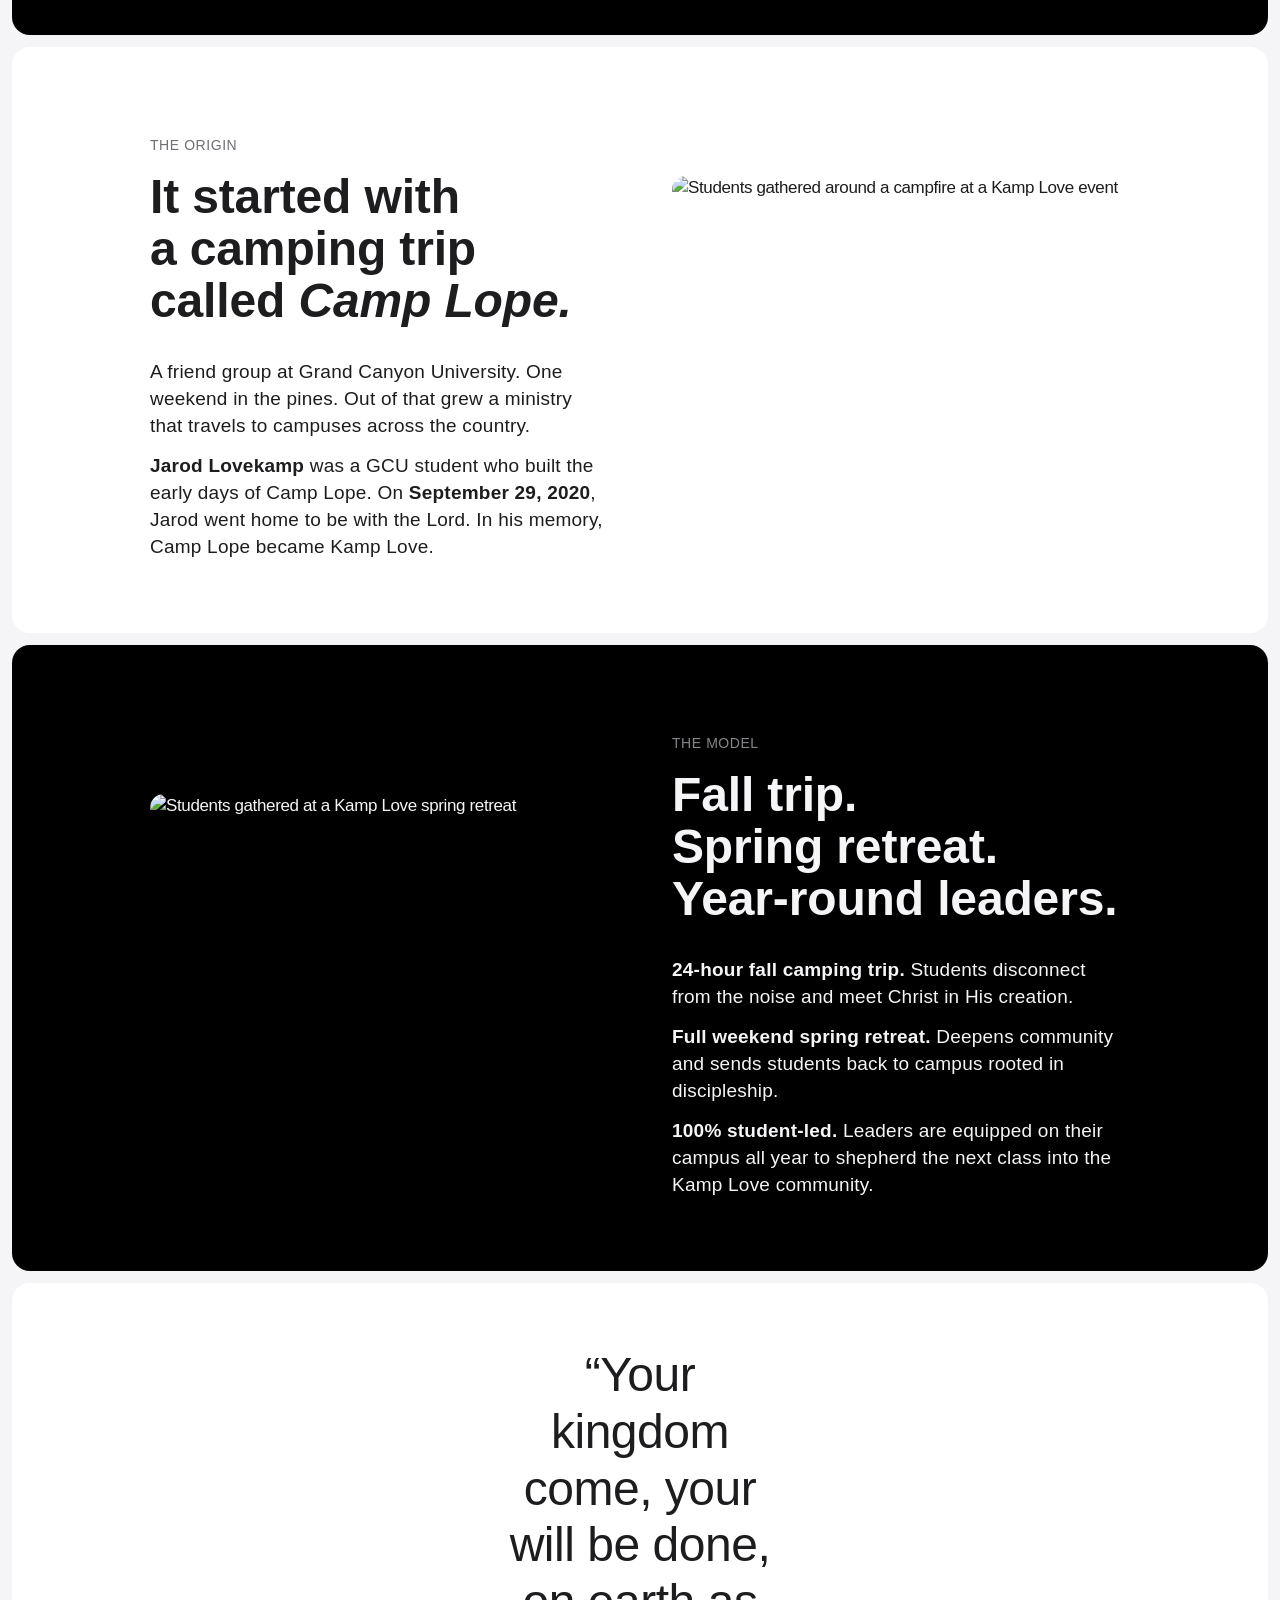
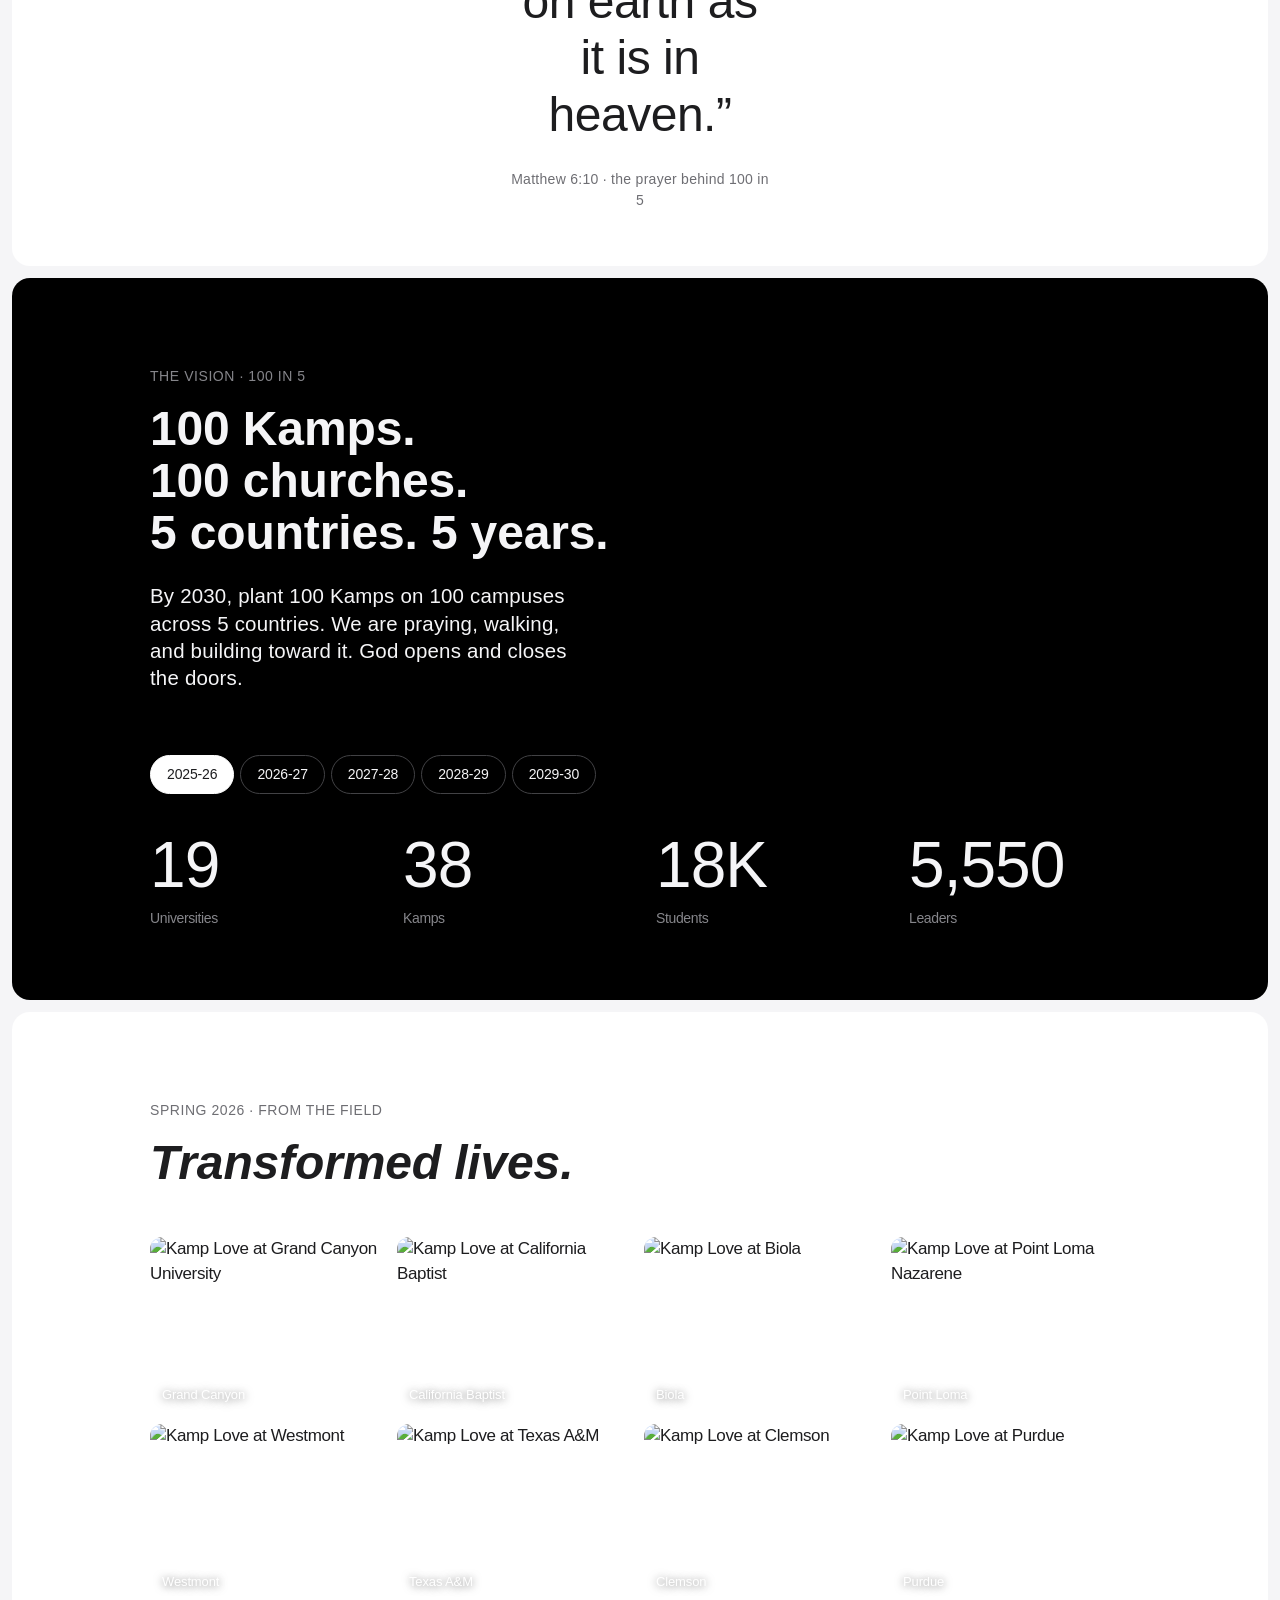
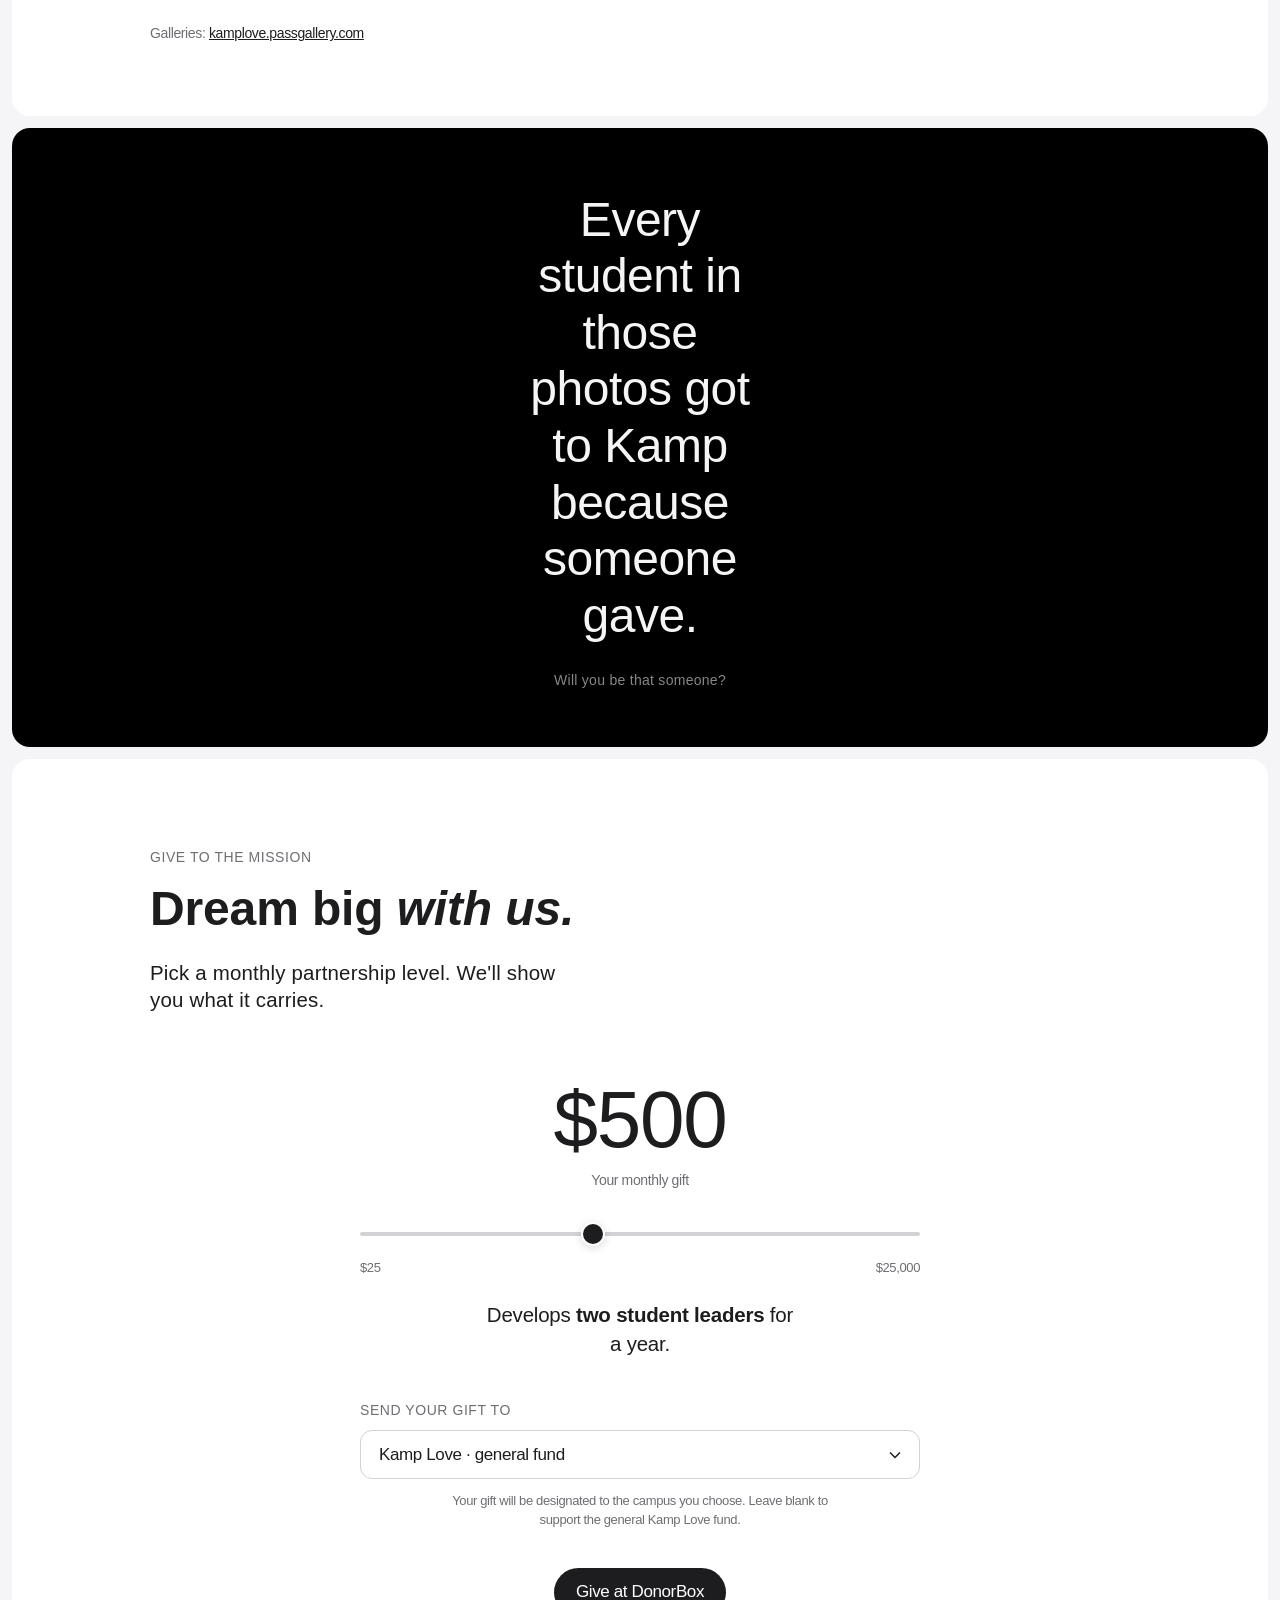
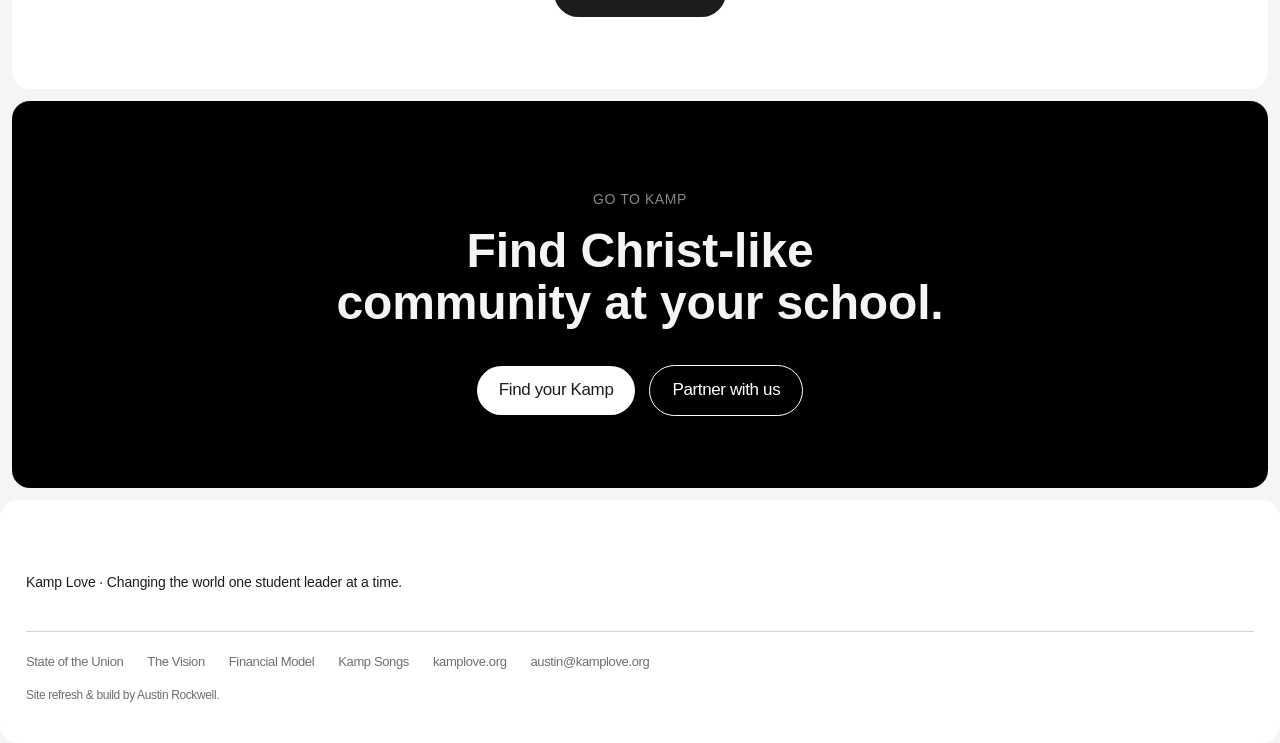
==== commit be60e624: "Conversion improvements: floating CTA, campus selector, more photos - Floating "Partner with us" pil" ====
--- a/index.html
+++ b/index.html
@@ -6,7 +6,7 @@
 <title>Kamp Love &mdash; State of the Union &amp; Growth Plan 2026</title>
 <meta name="description" content="A national college camping ministry. 19 campuses. 18,000 students. The vision for 100 Kamps in 5 years.">
 <link rel="icon" href="https://cdn.prod.website-files.com/66d770a34f7bb47b876dfcc5/66d77a3447ccd7ce27a50755_okay1.png">
-<link rel="stylesheet" href="style.css?v=3">
+<link rel="stylesheet" href="style.css?v=4">
 </head>
 <body>
 
@@ -81,7 +81,7 @@
         <div>
           <p class="spec-num">01</p>
           <h3>Camping.</h3>
-          <p>A weekend in the pines, around a fire, under open sky. Space to hear Him.</p>
+          <p>Students step off campus and into God's creation&mdash;a weekend in the pines, gathered around a fire beneath an open sky, with space to hear Him.</p>
         </div>
         <div>
           <p class="spec-num">02</p>
@@ -213,9 +213,37 @@
         <input type="range" id="calcSlider" class="calc-slider" min="0" max="17" step="1" value="7" aria-label="Monthly gift amount">
         <div class="calc-range-labels"><span>$25</span><span>$25,000</span></div>
         <output for="calcSlider" class="calc-impact" id="calcImpact">Develops <strong>one student leader</strong> for a year.</output>
-        <div class="cta-row" style="justify-content:center;margin-top:clamp(28px,3vw,40px)">
-          <a href="https://donorbox.org/kamp-love" class="pill" target="_blank" rel="noopener">Give at DonorBox</a>
-        </div>
+      </div>
+
+      <div class="give-options">
+        <label for="campusSelect" class="give-options-label">Send your gift to</label>
+        <select id="campusSelect" name="campus" aria-label="Choose which campus your gift supports">
+          <option value="">Kamp Love &middot; general fund</option>
+          <option value="grand-canyon">Grand Canyon University</option>
+          <option value="california-baptist">California Baptist University</option>
+          <option value="biola">Biola University</option>
+          <option value="point-loma">Point Loma Nazarene</option>
+          <option value="westmont">Westmont College</option>
+          <option value="texas-am">Texas A&amp;M</option>
+          <option value="dallas-baptist">Dallas Baptist University</option>
+          <option value="baylor">Baylor University</option>
+          <option value="samford">Samford University</option>
+          <option value="kentucky">University of Kentucky</option>
+          <option value="clemson">Clemson University</option>
+          <option value="purdue">Purdue University</option>
+          <option value="cedarville">Cedarville University</option>
+          <option value="xavier">Xavier University</option>
+          <option value="grand-valley">Grand Valley State</option>
+          <option value="northern-michigan">Northern Michigan</option>
+          <option value="asbury">Asbury University</option>
+          <option value="liberty">Liberty University</option>
+          <option value="auburn">Auburn University</option>
+        </select>
+        <p class="give-options-note">Your gift will be designated to the campus you choose. Leave blank to support the general Kamp Love fund.</p>
+      </div>
+
+      <div class="cta-row" style="justify-content:center;margin-top:clamp(28px,3vw,40px)">
+        <a class="pill" target="_blank" rel="noopener" data-donate-base="https://donorbox.org/kamp-love" href="https://donorbox.org/kamp-love">Give at DonorBox</a>
       </div>
     </div>
   </section>
@@ -232,6 +260,10 @@
   </section>
 
 </main>
+
+<div class="floating-cta" id="floatingCta">
+  <a class="pill" target="_blank" rel="noopener" data-donate-base="https://donorbox.org/kamp-love" href="https://donorbox.org/kamp-love">Partner with us</a>
+</div>
 
 <footer class="foot">
   <div class="foot-inner">
@@ -311,6 +343,6 @@
   slider.addEventListener('input', updateCalc);
   updateCalc();
 </script>
-<script src="js/site.js?v=3" defer></script>
+<script src="js/site.js?v=4" defer></script>
 </body>
 </html>
--- a/style.css
+++ b/style.css
@@ -1153,6 +1153,90 @@
   color: var(--dim);
 }
 footer.foot .foot-credit a { color: var(--text); text-decoration: underline; }
+
+/* FLOATING CTA — sticky donate pill */
+.floating-cta {
+  position: fixed;
+  left: 50%;
+  bottom: clamp(16px, 3vw, 24px);
+  z-index: 90;
+  transform: translateX(-50%) translateY(140%);
+  opacity: 0;
+  pointer-events: none;
+  transition: opacity 0.32s var(--ease), transform 0.32s var(--ease);
+}
+.floating-cta.is-visible {
+  opacity: 1;
+  pointer-events: auto;
+  transform: translateX(-50%) translateY(0);
+}
+.floating-cta .pill {
+  background: var(--text);
+  color: #fff;
+  padding: 14px 26px;
+  font-size: 16px;
+  font-weight: 500;
+  border-radius: 980px;
+  box-shadow: 0 10px 30px rgba(0,0,0,0.18), 0 4px 10px rgba(0,0,0,0.10);
+  display: inline-flex; align-items: center; gap: 10px;
+}
+.floating-cta .pill::before {
+  content: '';
+  width: 18px; height: 18px;
+  background-image: url('https://cdn.prod.website-files.com/66d770a34f7bb47b876dfcc5/66d77a3447ccd7ce27a50755_okay1.png');
+  background-size: contain; background-repeat: no-repeat; background-position: center;
+  filter: invert(1) brightness(2);
+  flex-shrink: 0;
+  animation: kampfire-flicker 2.4s ease-in-out infinite;
+}
+@media (prefers-reduced-motion: reduce) {
+  .floating-cta { transition: opacity 0.01ms; }
+  .floating-cta .pill::before { animation: none; }
+}
+
+/* CAMPUS SELECTOR — give-options panel */
+.give-options {
+  max-width: 560px;
+  margin: clamp(28px, 3vw, 40px) auto 0;
+}
+.give-options-label {
+  display: block;
+  font-size: 14px;
+  letter-spacing: var(--tk-eyebrow);
+  text-transform: uppercase;
+  color: var(--dim);
+  margin-bottom: 10px;
+}
+.dark .give-options-label, .graphite .give-options-label { color: var(--dim-on-dark); }
+.give-options select {
+  width: 100%;
+  font-family: var(--font-text);
+  font-size: 17px;
+  letter-spacing: var(--tk-body);
+  color: var(--text);
+  background: #fff;
+  border: 1px solid var(--rule);
+  border-radius: 12px;
+  padding: 14px 44px 14px 18px;
+  appearance: none;
+  -webkit-appearance: none;
+  background-image: url("data:image/svg+xml;utf8,<svg xmlns='http://www.w3.org/2000/svg' viewBox='0 0 12 8' fill='none' stroke='%231d1d1f' stroke-width='1.5'><path d='M1 1.5l5 5 5-5'/></svg>");
+  background-repeat: no-repeat;
+  background-position: right 18px center;
+  background-size: 12px 8px;
+  cursor: pointer;
+  transition: border-color 0.2s var(--ease);
+}
+.give-options select:hover, .give-options select:focus-visible { border-color: var(--text); }
+.give-options-note {
+  font-size: 13px;
+  color: var(--dim);
+  margin-top: 12px;
+  text-align: center;
+  max-width: 56ch;
+  margin-left: auto;
+  margin-right: auto;
+}
 
 /* SCROLL-REVEAL — must match hiding-rule specificity */
 @media (prefers-reduced-motion: no-preference) {
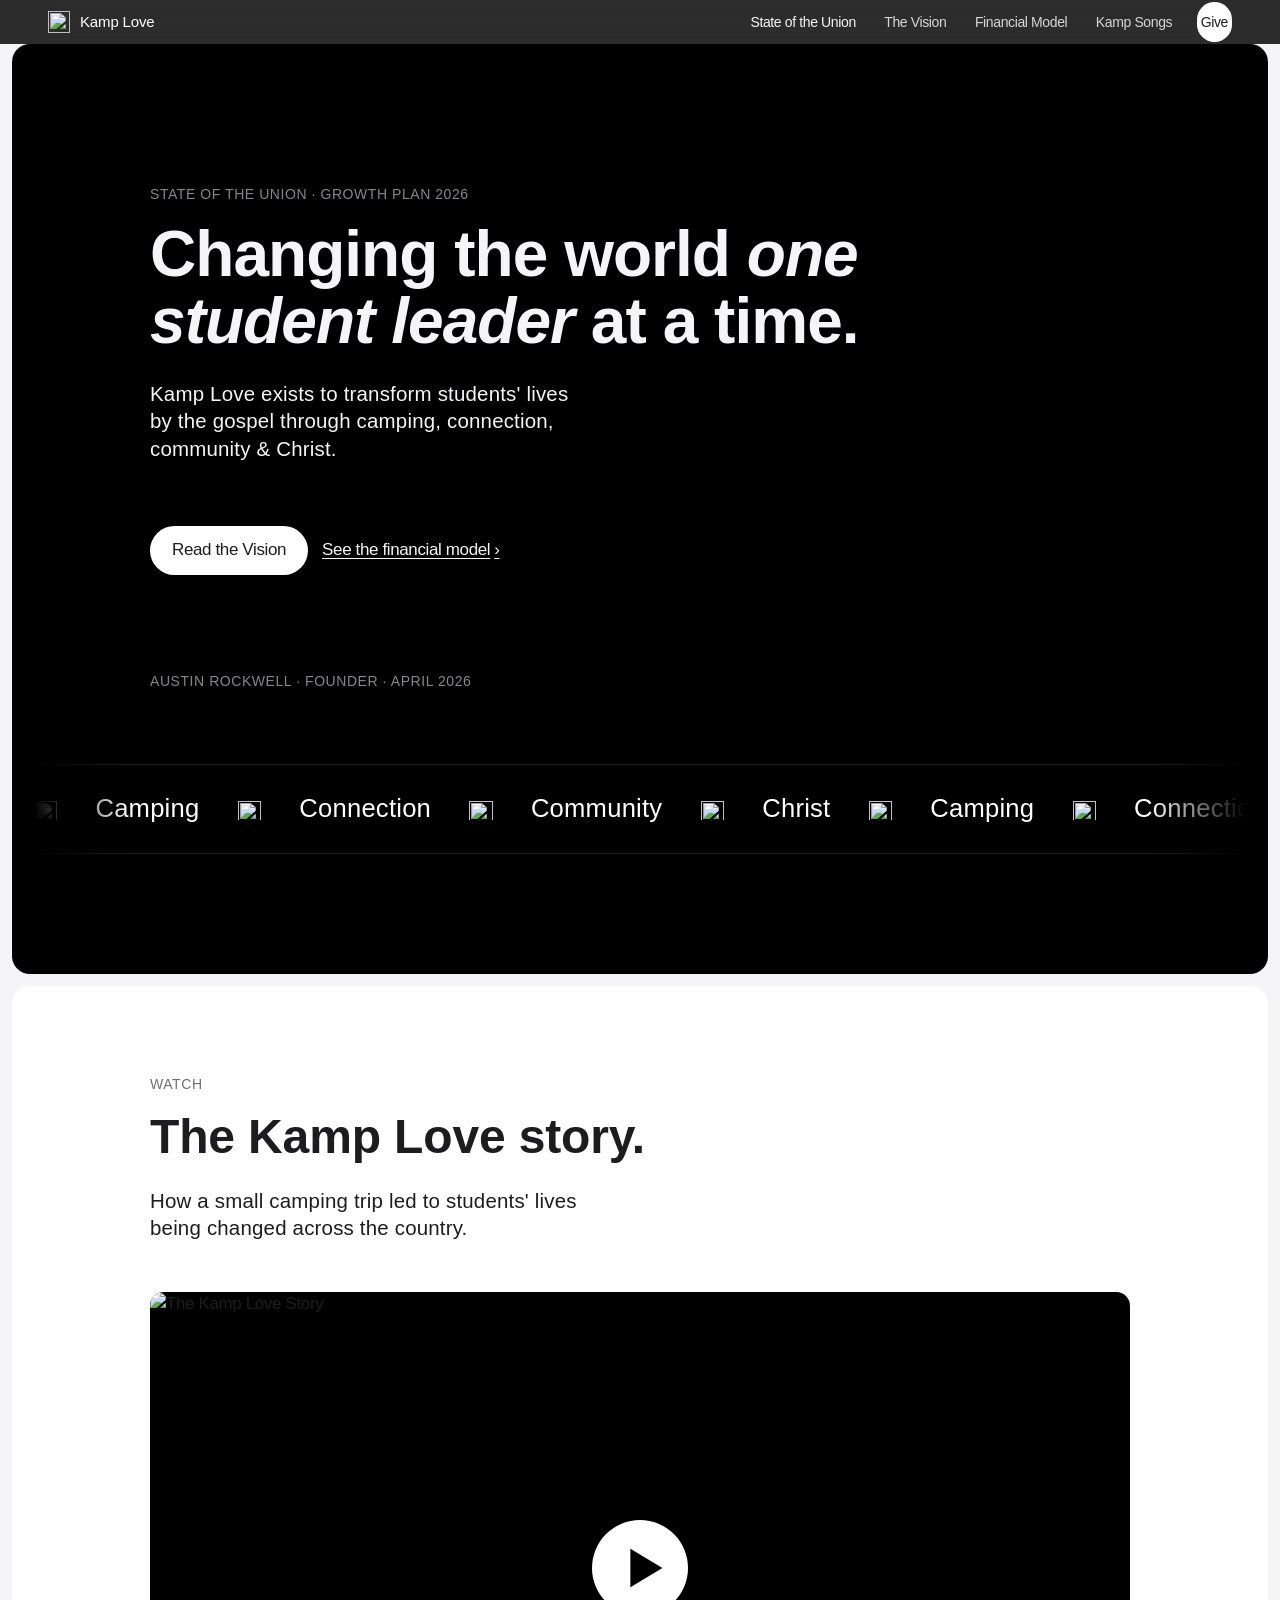
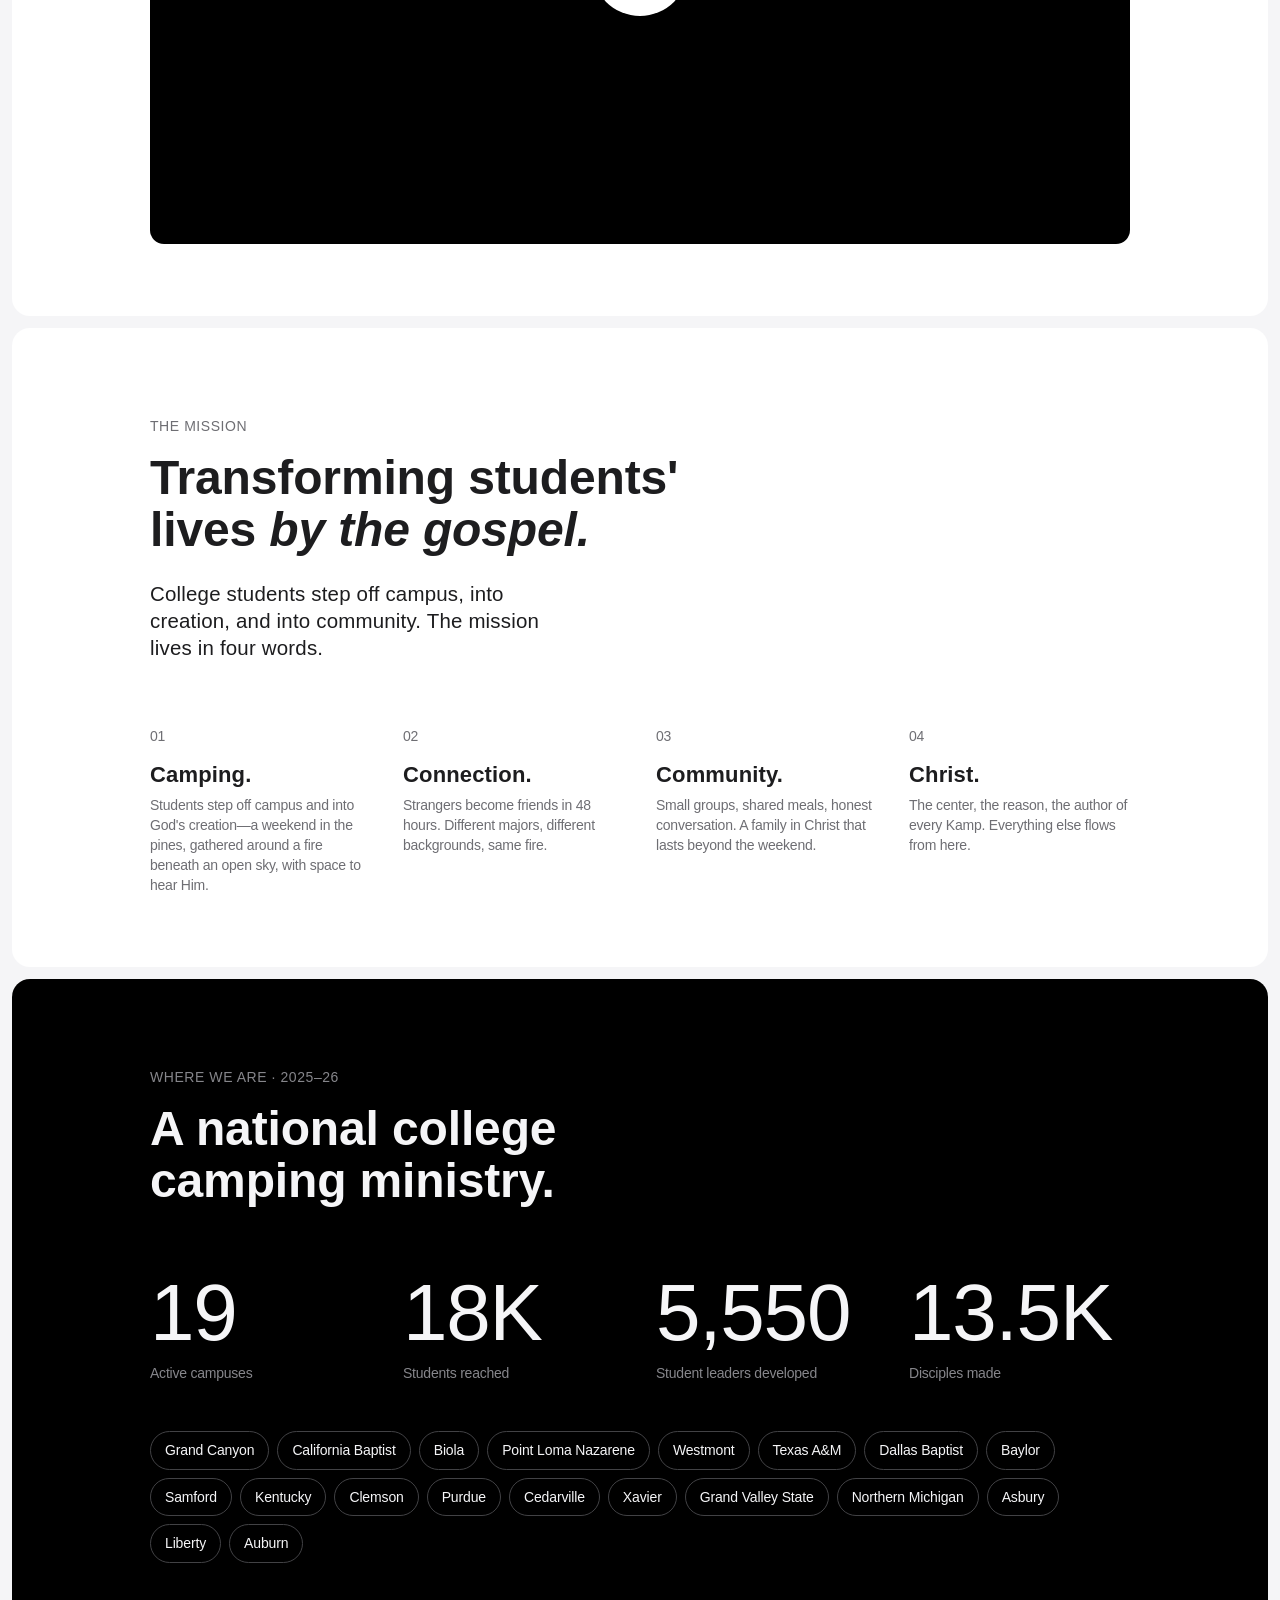
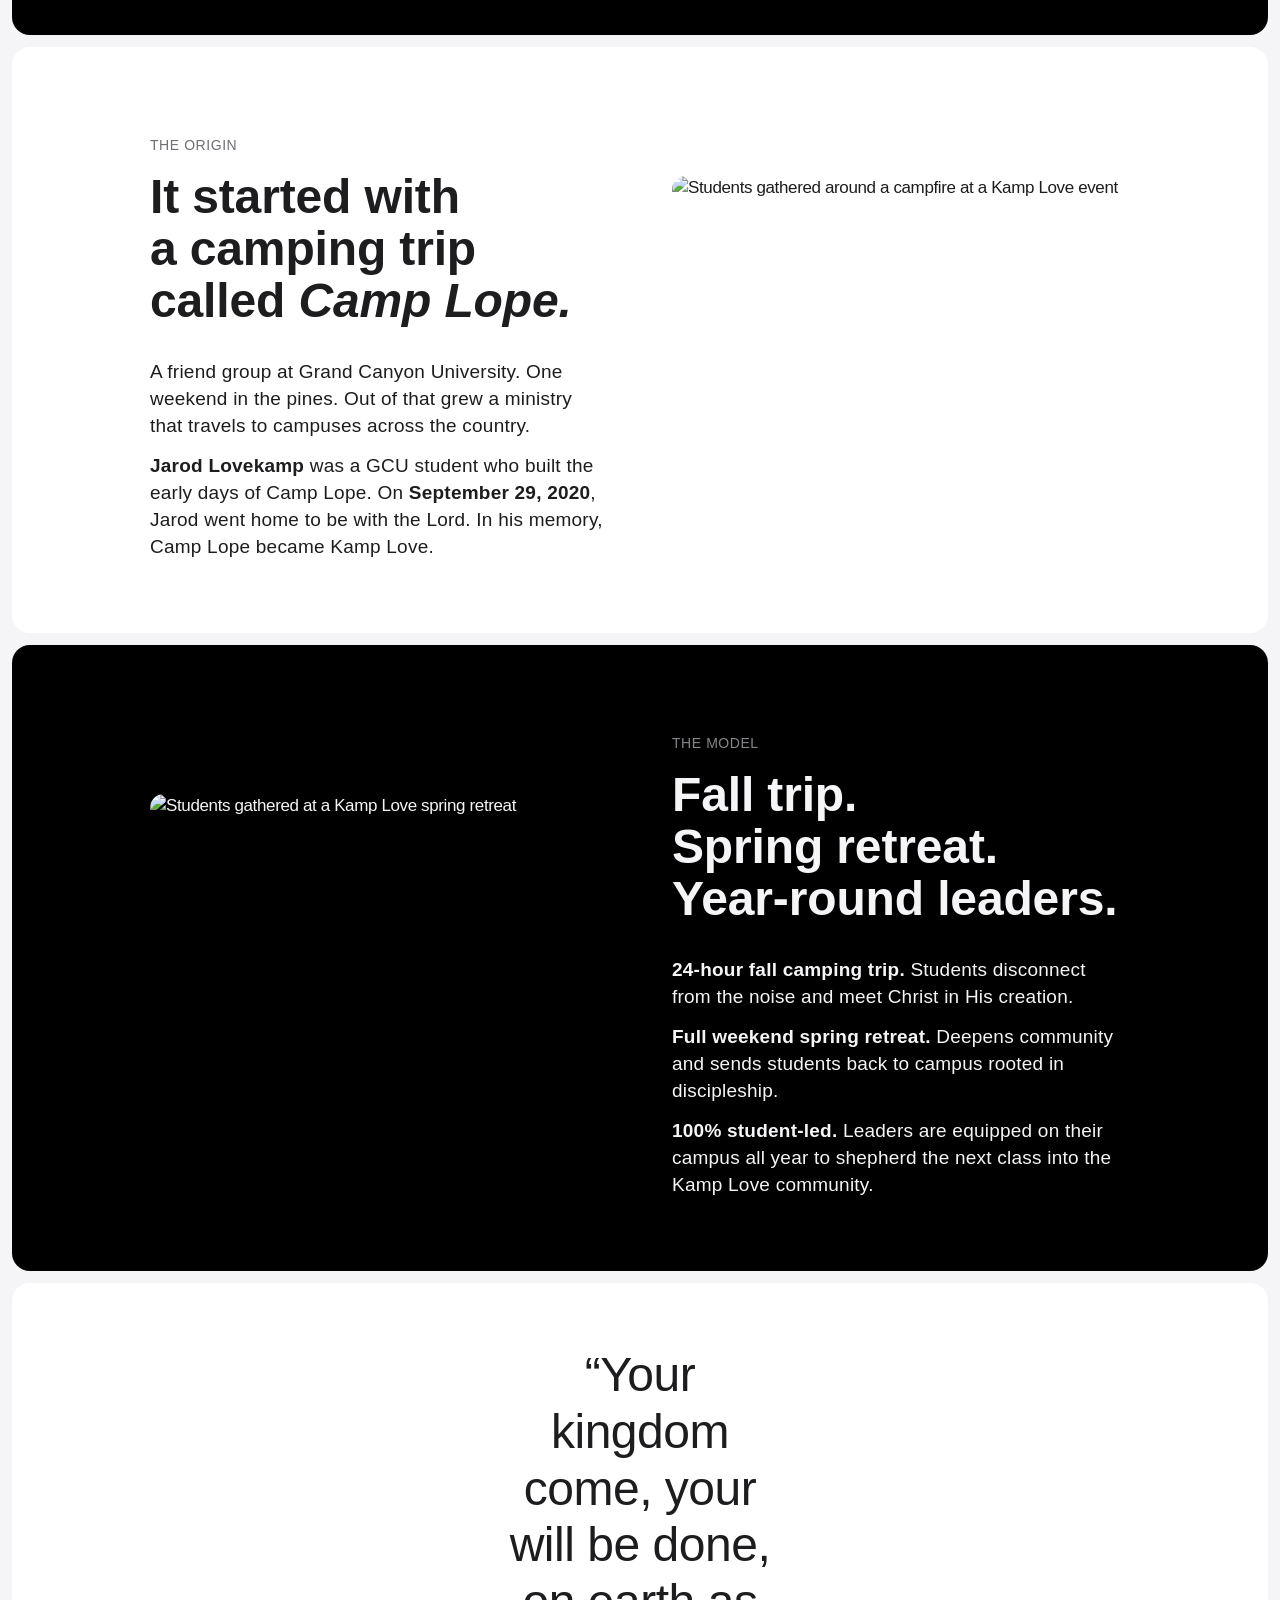
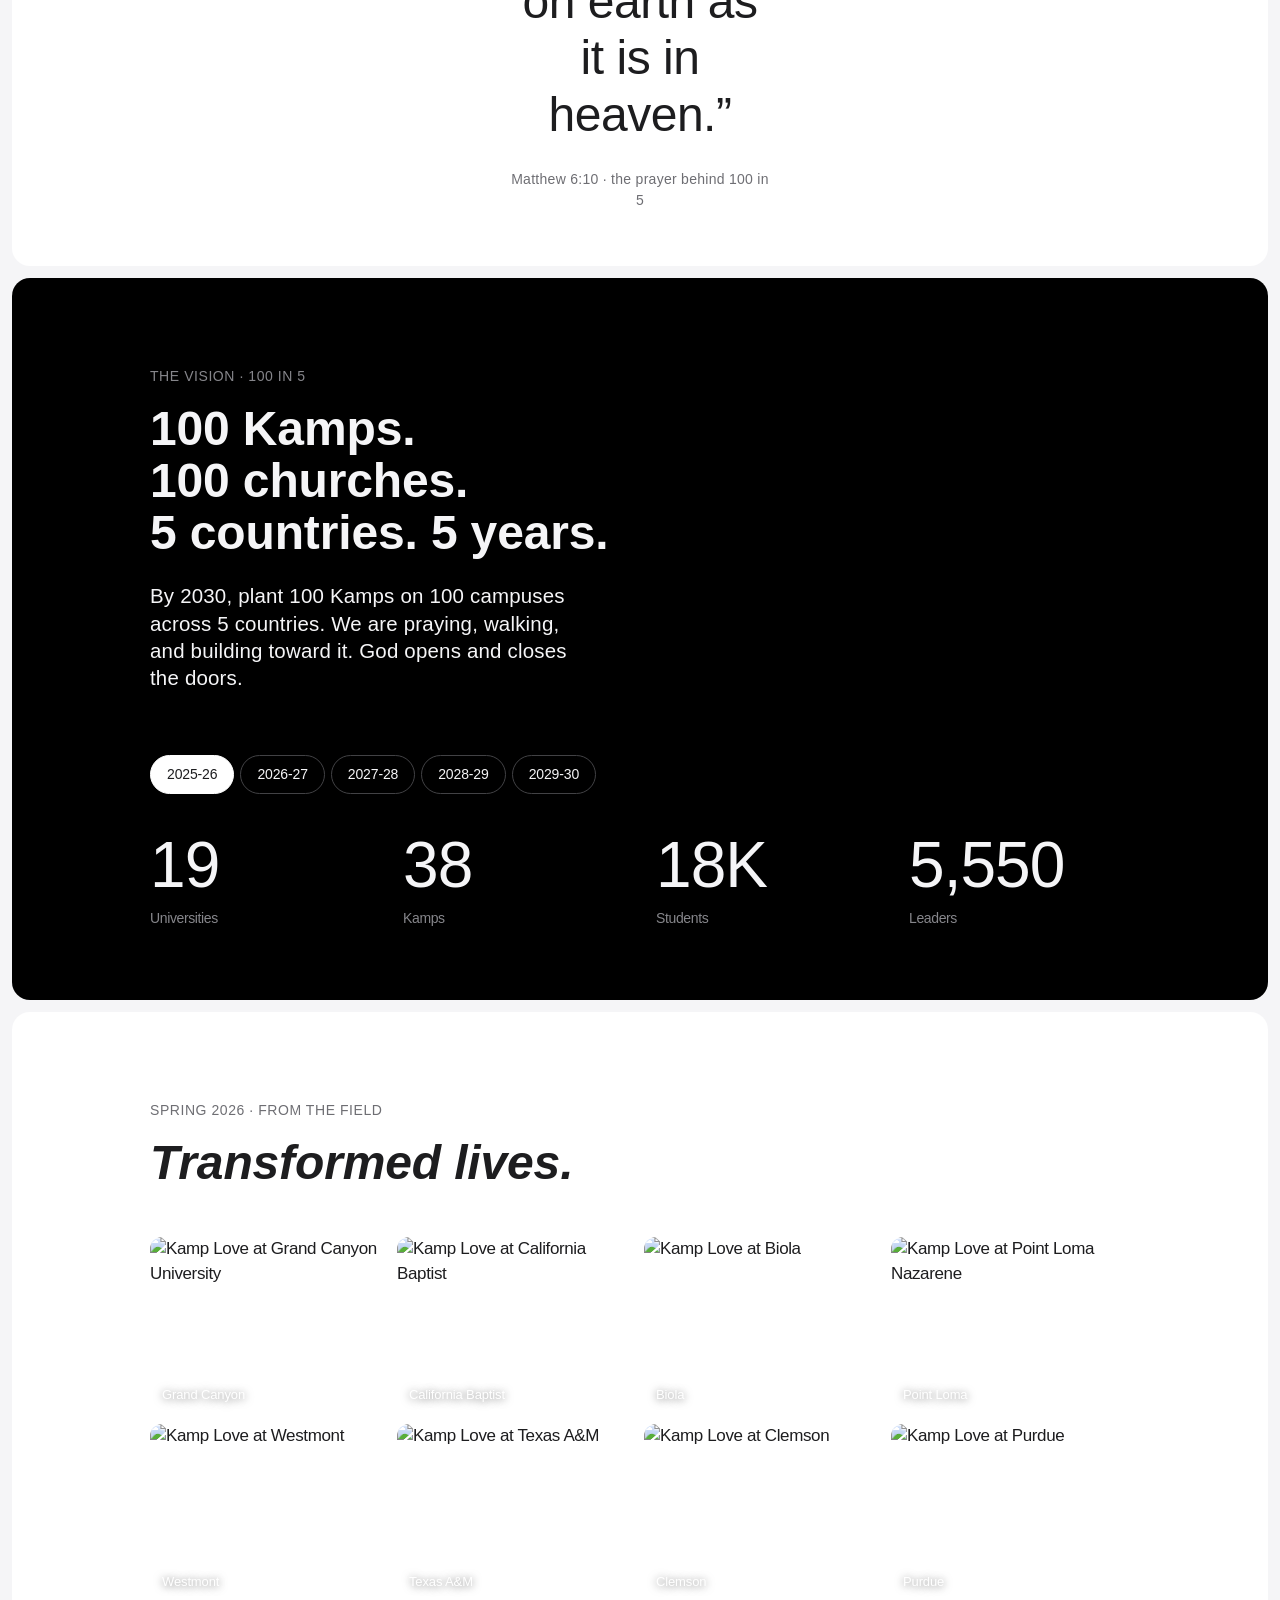
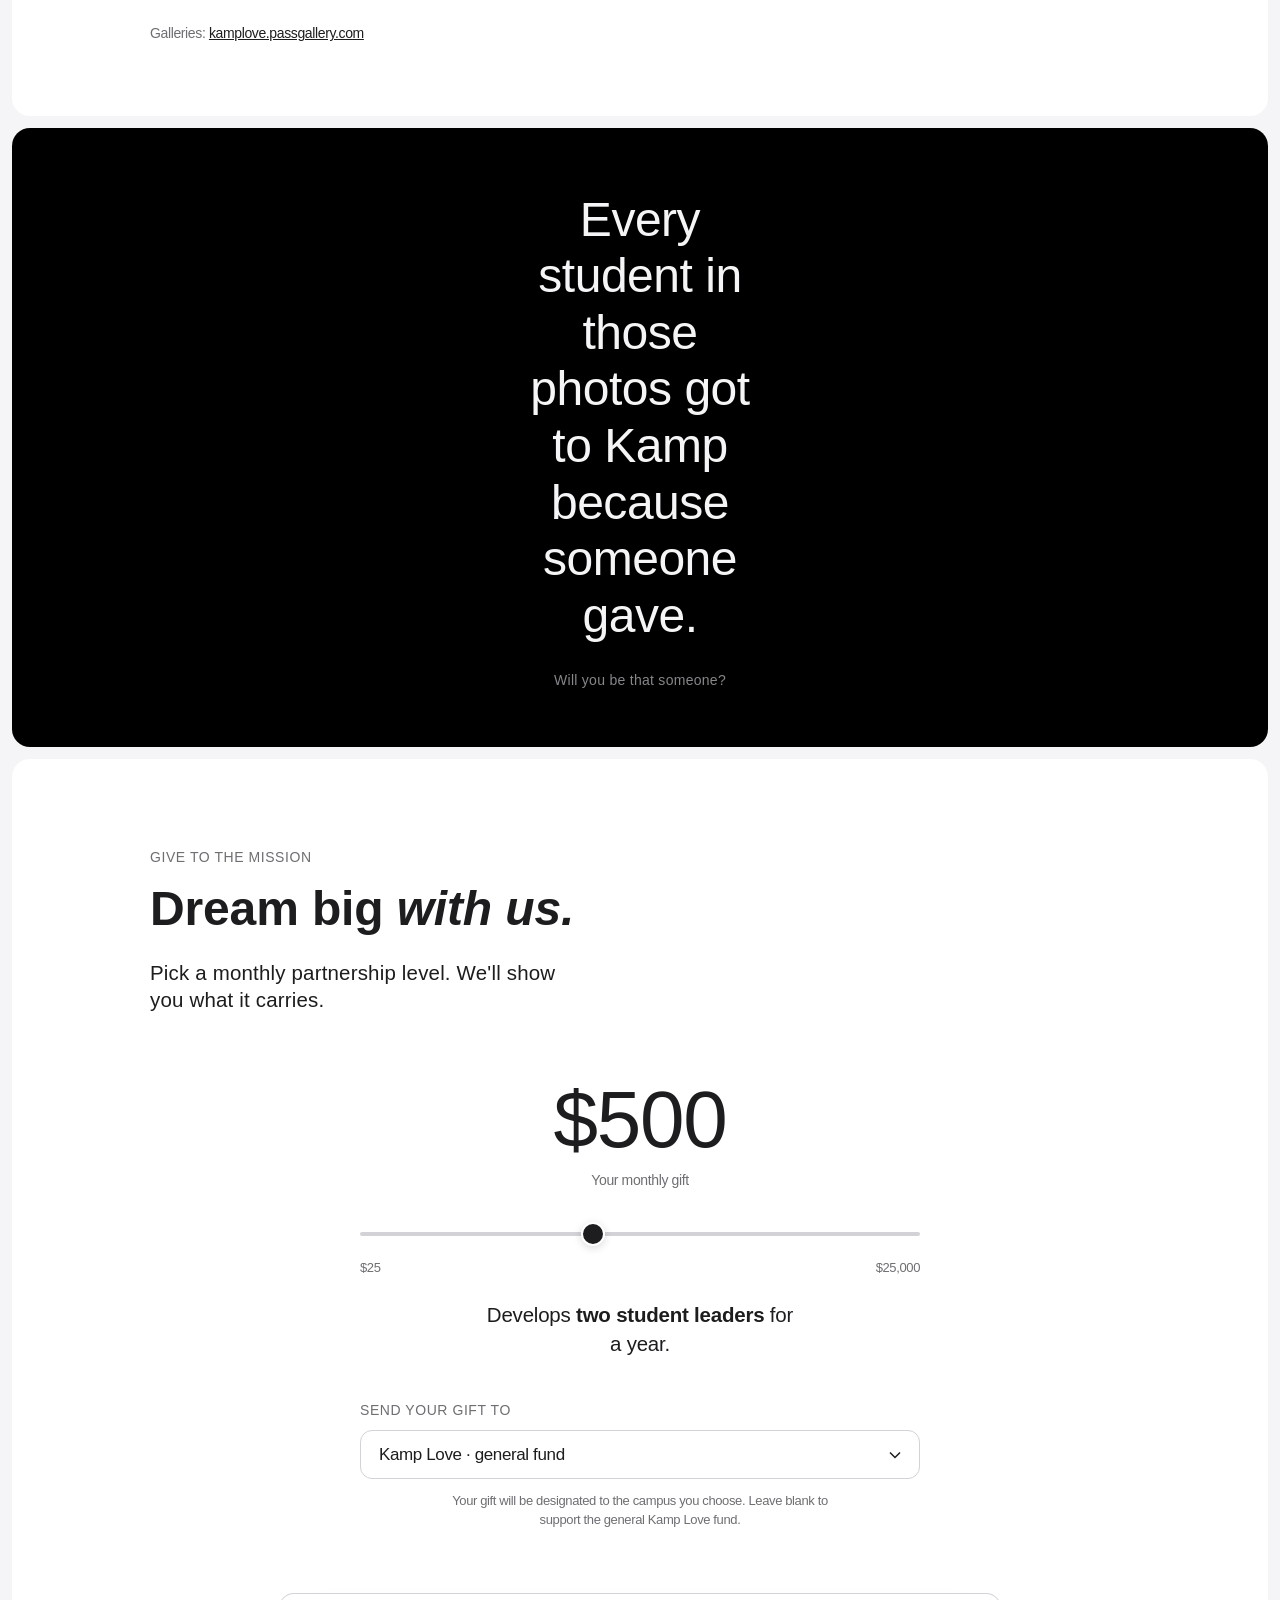
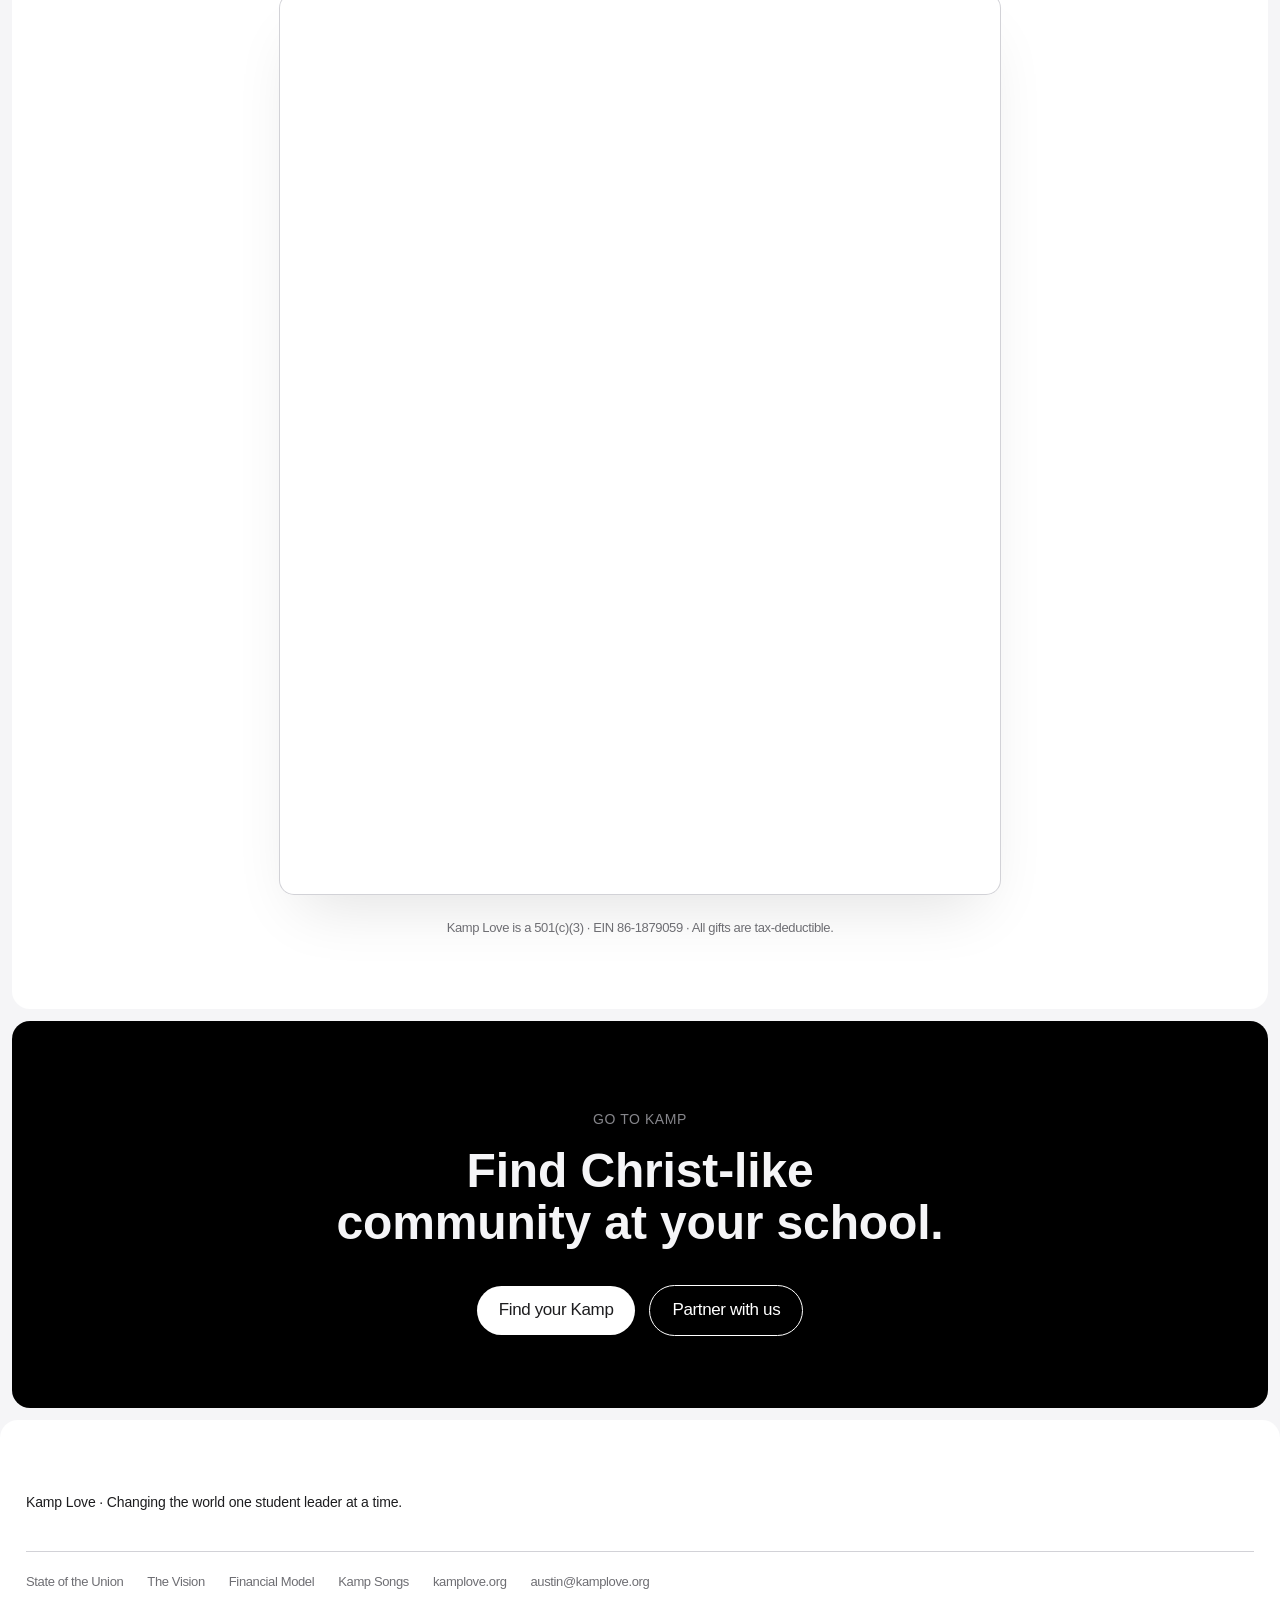
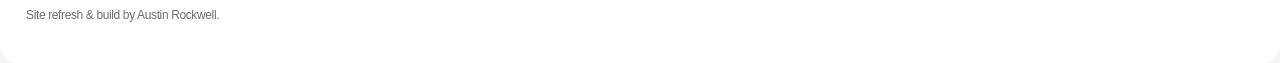
==== commit 8e52b37f: "Embed Donorbox give experience inline; route all CTAs to it - Replace the "Give at DonorBox" outboun" ====
--- a/index.html
+++ b/index.html
@@ -6,7 +6,7 @@
 <title>Kamp Love &mdash; State of the Union &amp; Growth Plan 2026</title>
 <meta name="description" content="A national college camping ministry. 19 campuses. 18,000 students. The vision for 100 Kamps in 5 years.">
 <link rel="icon" href="https://cdn.prod.website-files.com/66d770a34f7bb47b876dfcc5/66d77a3447ccd7ce27a50755_okay1.png">
-<link rel="stylesheet" href="style.css?v=4">
+<link rel="stylesheet" href="style.css?v=6">
 </head>
 <body>
 
@@ -23,7 +23,7 @@
       <a href="vision.html">The Vision</a>
       <a href="financial-model.html">Financial Model</a>
       <a href="kamp-songs.html">Kamp Songs</a>
-      <a href="https://www.kamplove.org/give" class="globalnav-cta">Give</a>
+      <a href="#give" class="globalnav-cta">Give</a>
     </div>
   </div>
 </nav>
@@ -242,9 +242,20 @@
         <p class="give-options-note">Your gift will be designated to the campus you choose. Leave blank to support the general Kamp Love fund.</p>
       </div>
 
-      <div class="cta-row" style="justify-content:center;margin-top:clamp(28px,3vw,40px)">
-        <a class="pill" target="_blank" rel="noopener" data-donate-base="https://donorbox.org/kamp-love" href="https://donorbox.org/kamp-love">Give at DonorBox</a>
-      </div>
+      <div class="donate-frame">
+        <iframe
+          id="donateIframe"
+          src="https://donorbox.org/embed/kamp-love-2024?default_interval=m"
+          data-donate-base="https://donorbox.org/embed/kamp-love-2024"
+          title="Donate to Kamp Love"
+          name="donorbox"
+          seamless="seamless"
+          allow="payment"
+          allowpaymentrequest=""
+          scrolling="no"
+          loading="lazy"></iframe>
+      </div>
+      <p class="donate-fineprint">Kamp Love is a 501(c)(3) &middot; EIN 86-1879059 &middot; All gifts are tax-deductible.</p>
     </div>
   </section>
 
@@ -254,7 +265,7 @@
       <h2 class="headline" style="margin:0 auto;max-width:24ch">Find Christ-like community at your school.</h2>
       <div class="cta-row" style="justify-content:center">
         <a href="https://www.kamplove.org/" class="pill">Find your Kamp</a>
-        <a href="https://www.kamplove.org/give" class="pill ghost">Partner with us</a>
+        <a href="#give" class="pill ghost">Partner with us</a>
       </div>
     </div>
   </section>
@@ -262,7 +273,7 @@
 </main>
 
 <div class="floating-cta" id="floatingCta">
-  <a class="pill" target="_blank" rel="noopener" data-donate-base="https://donorbox.org/kamp-love" href="https://donorbox.org/kamp-love">Partner with us</a>
+  <a class="pill" href="#give">Partner with us</a>
 </div>
 
 <footer class="foot">
@@ -343,6 +354,6 @@
   slider.addEventListener('input', updateCalc);
   updateCalc();
 </script>
-<script src="js/site.js?v=4" defer></script>
+<script src="js/site.js?v=6" defer></script>
 </body>
 </html>
--- a/style.css
+++ b/style.css
@@ -1001,6 +1001,41 @@
   pointer-events: none;
 }
 .photo-tile-content { position: relative; z-index: 1; max-width: 720px; }
+
+/* DONORBOX EMBED — inline give experience */
+.donate-frame {
+  max-width: 720px;
+  margin: clamp(40px, 5vw, 64px) auto 0;
+  background: #fff;
+  border-radius: 14px;
+  overflow: hidden;
+  box-shadow:
+    0 0 0 1px var(--rule),
+    0 30px 60px -20px rgba(0,0,0,0.12);
+}
+.donate-frame iframe {
+  display: block;
+  width: 100%;
+  border: 0;
+  min-height: 900px;
+}
+.donate-frame .donate-loading {
+  display: flex; align-items: center; justify-content: center;
+  min-height: 480px;
+  font-size: 14px; color: var(--dim);
+  letter-spacing: var(--tk-eyebrow);
+  text-transform: uppercase;
+}
+@media (max-width: 600px) {
+  .donate-frame iframe { min-height: 1100px; }
+}
+.donate-fineprint {
+  font-size: 13px;
+  color: var(--dim);
+  text-align: center;
+  margin: clamp(16px, 2vw, 24px) auto 0;
+  max-width: 56ch;
+}
 
 /* SPOTIFY EMBED */
 .album-frame {
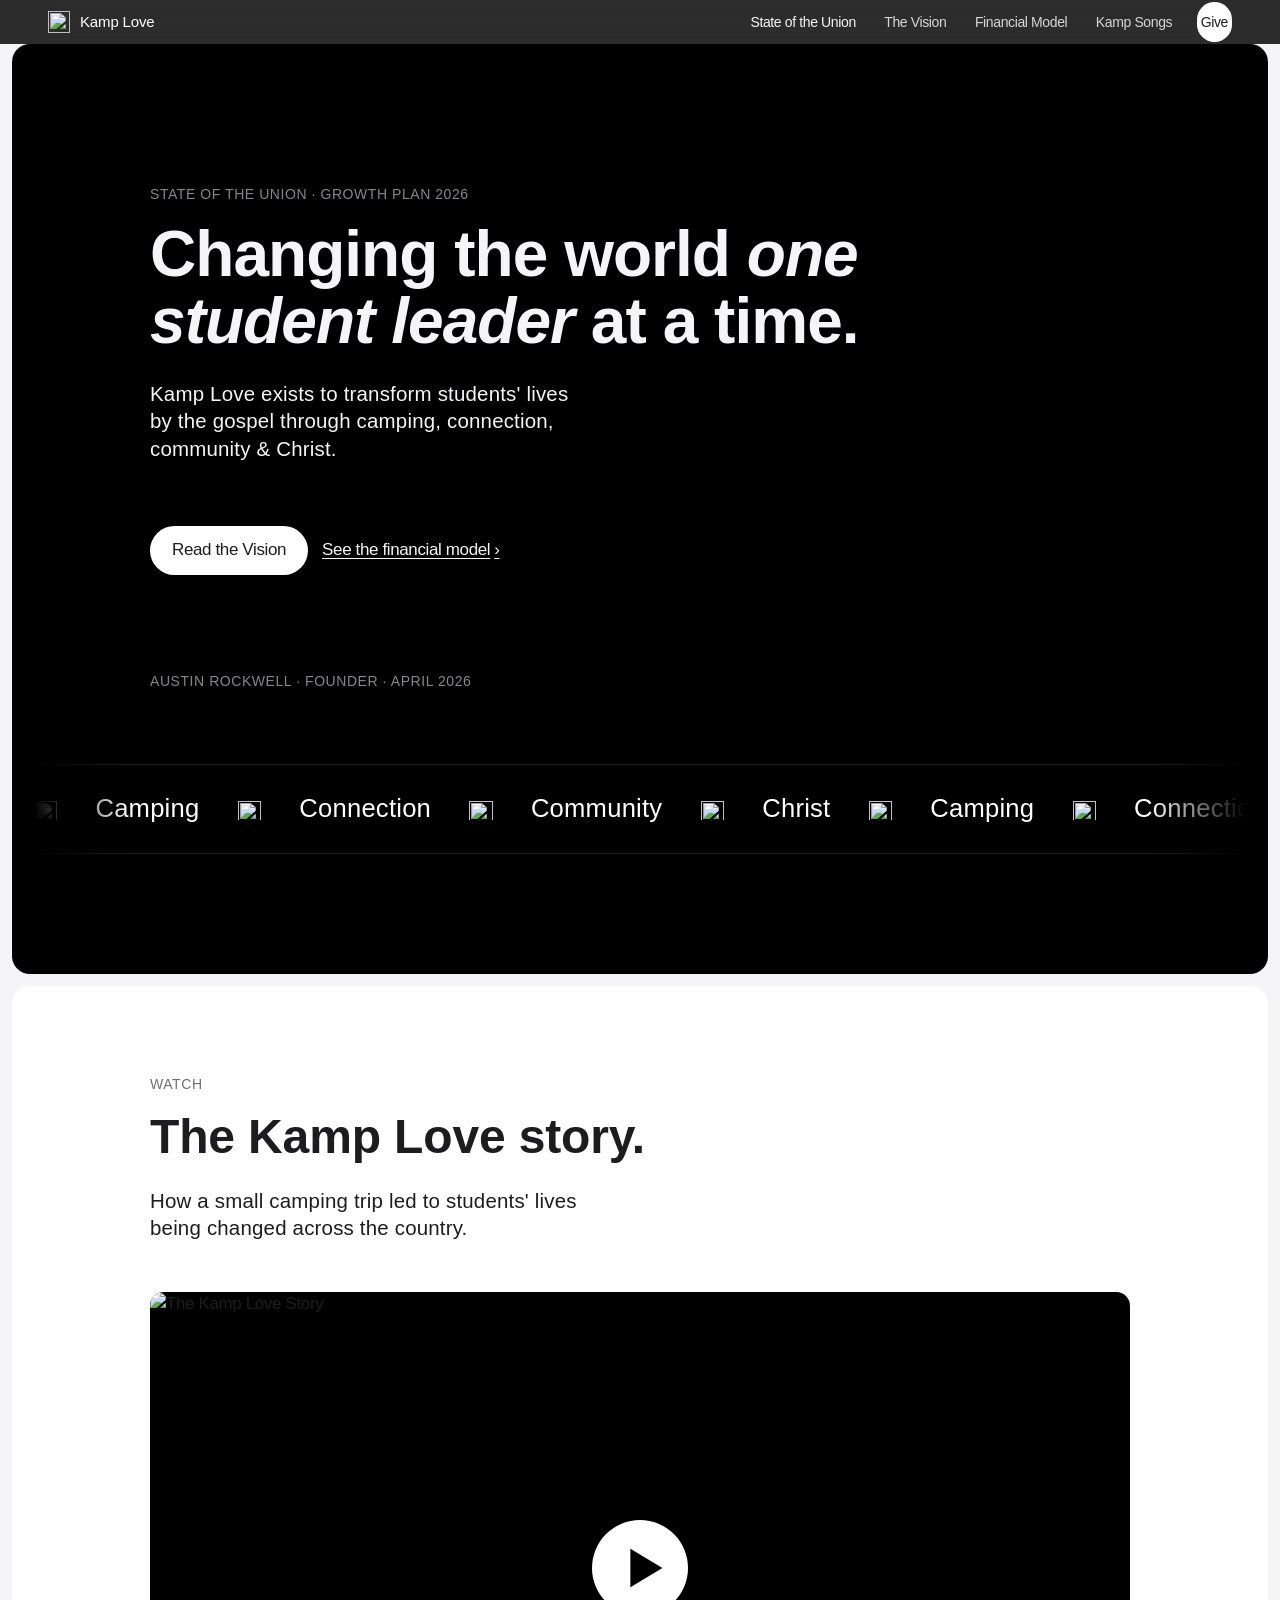
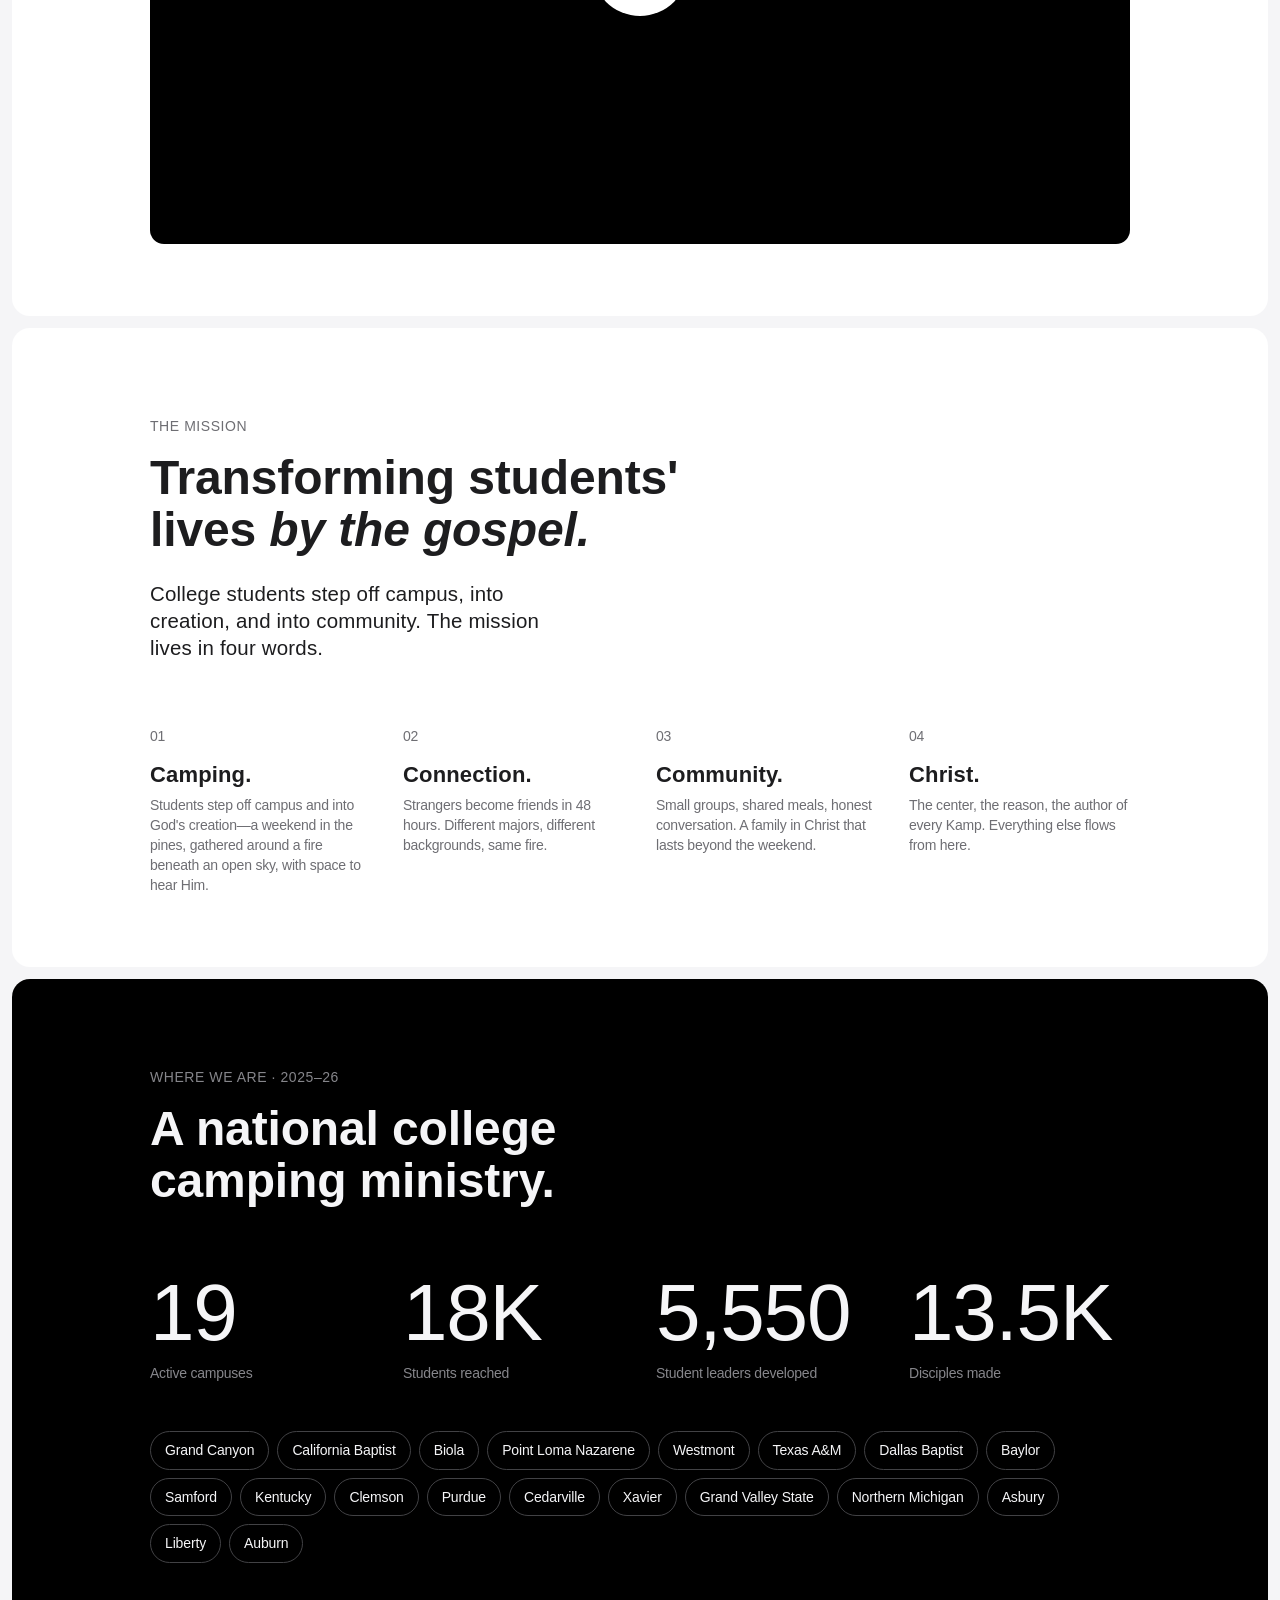
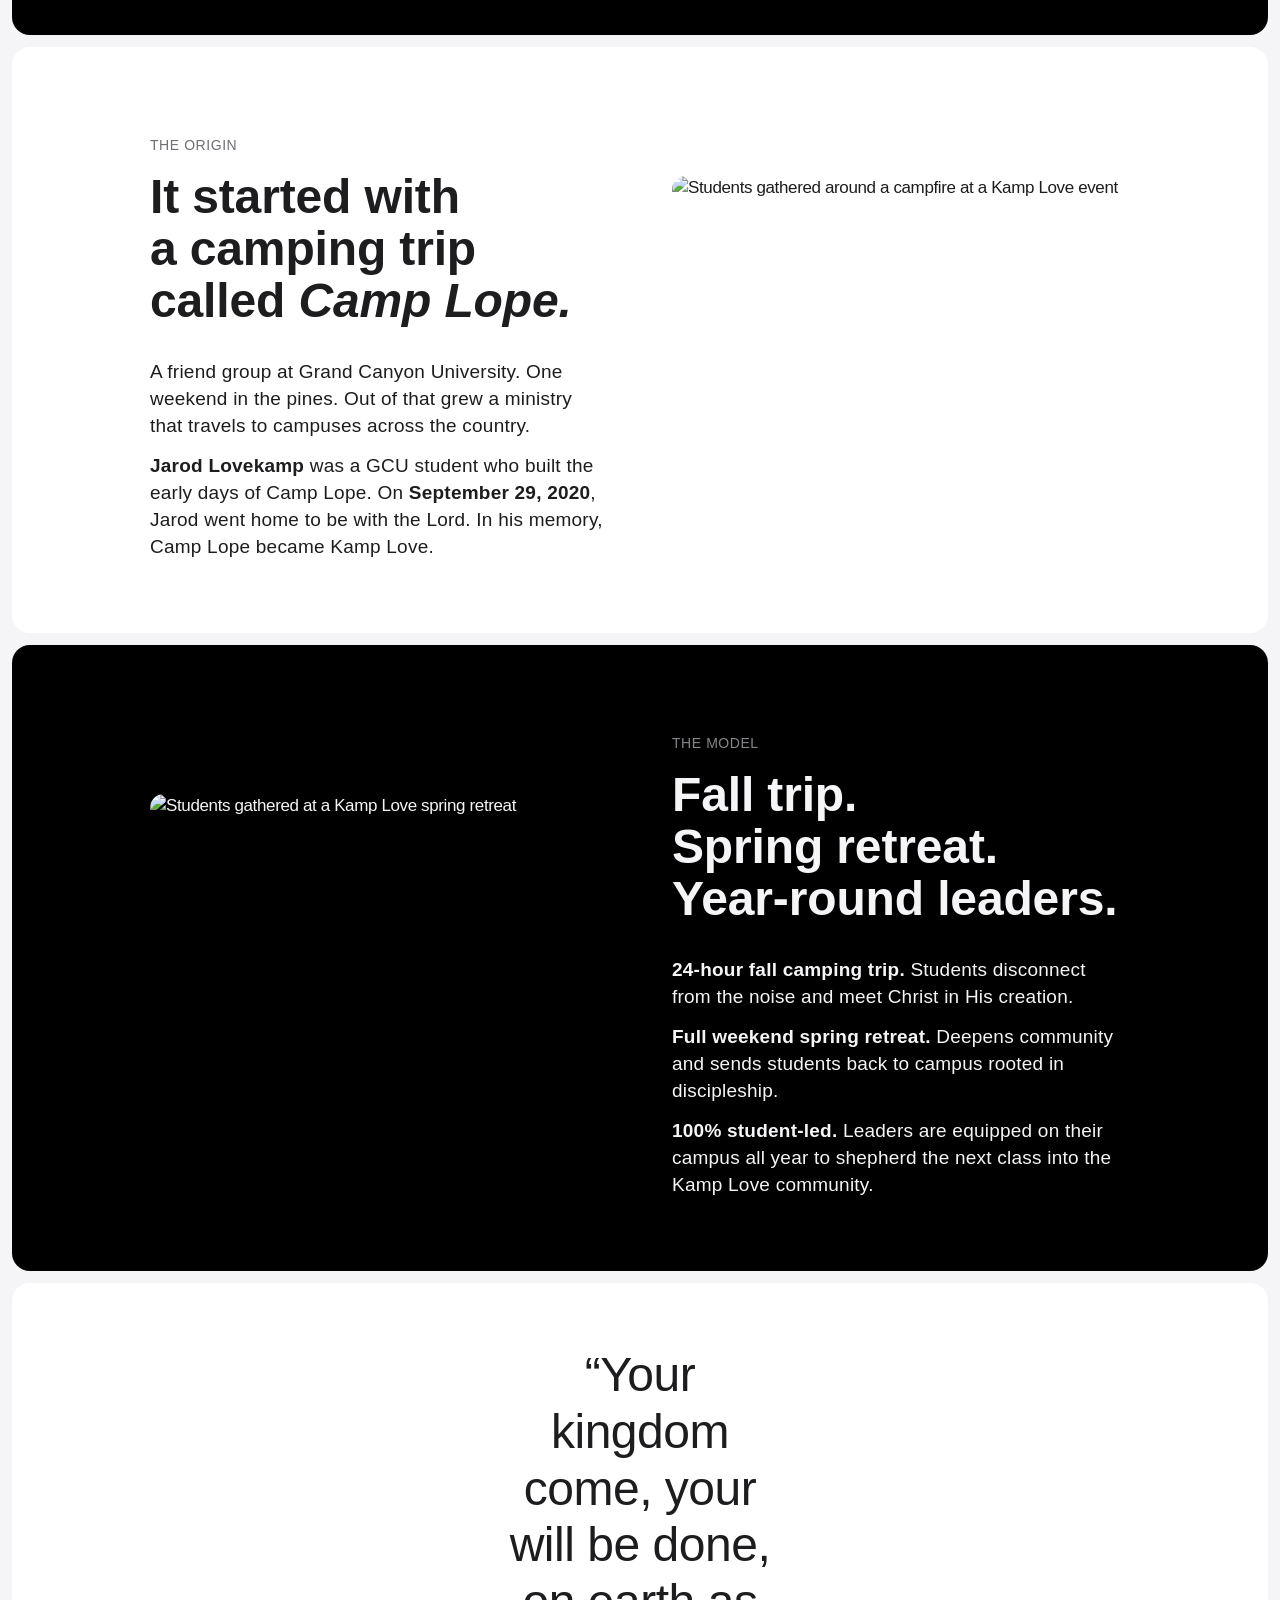
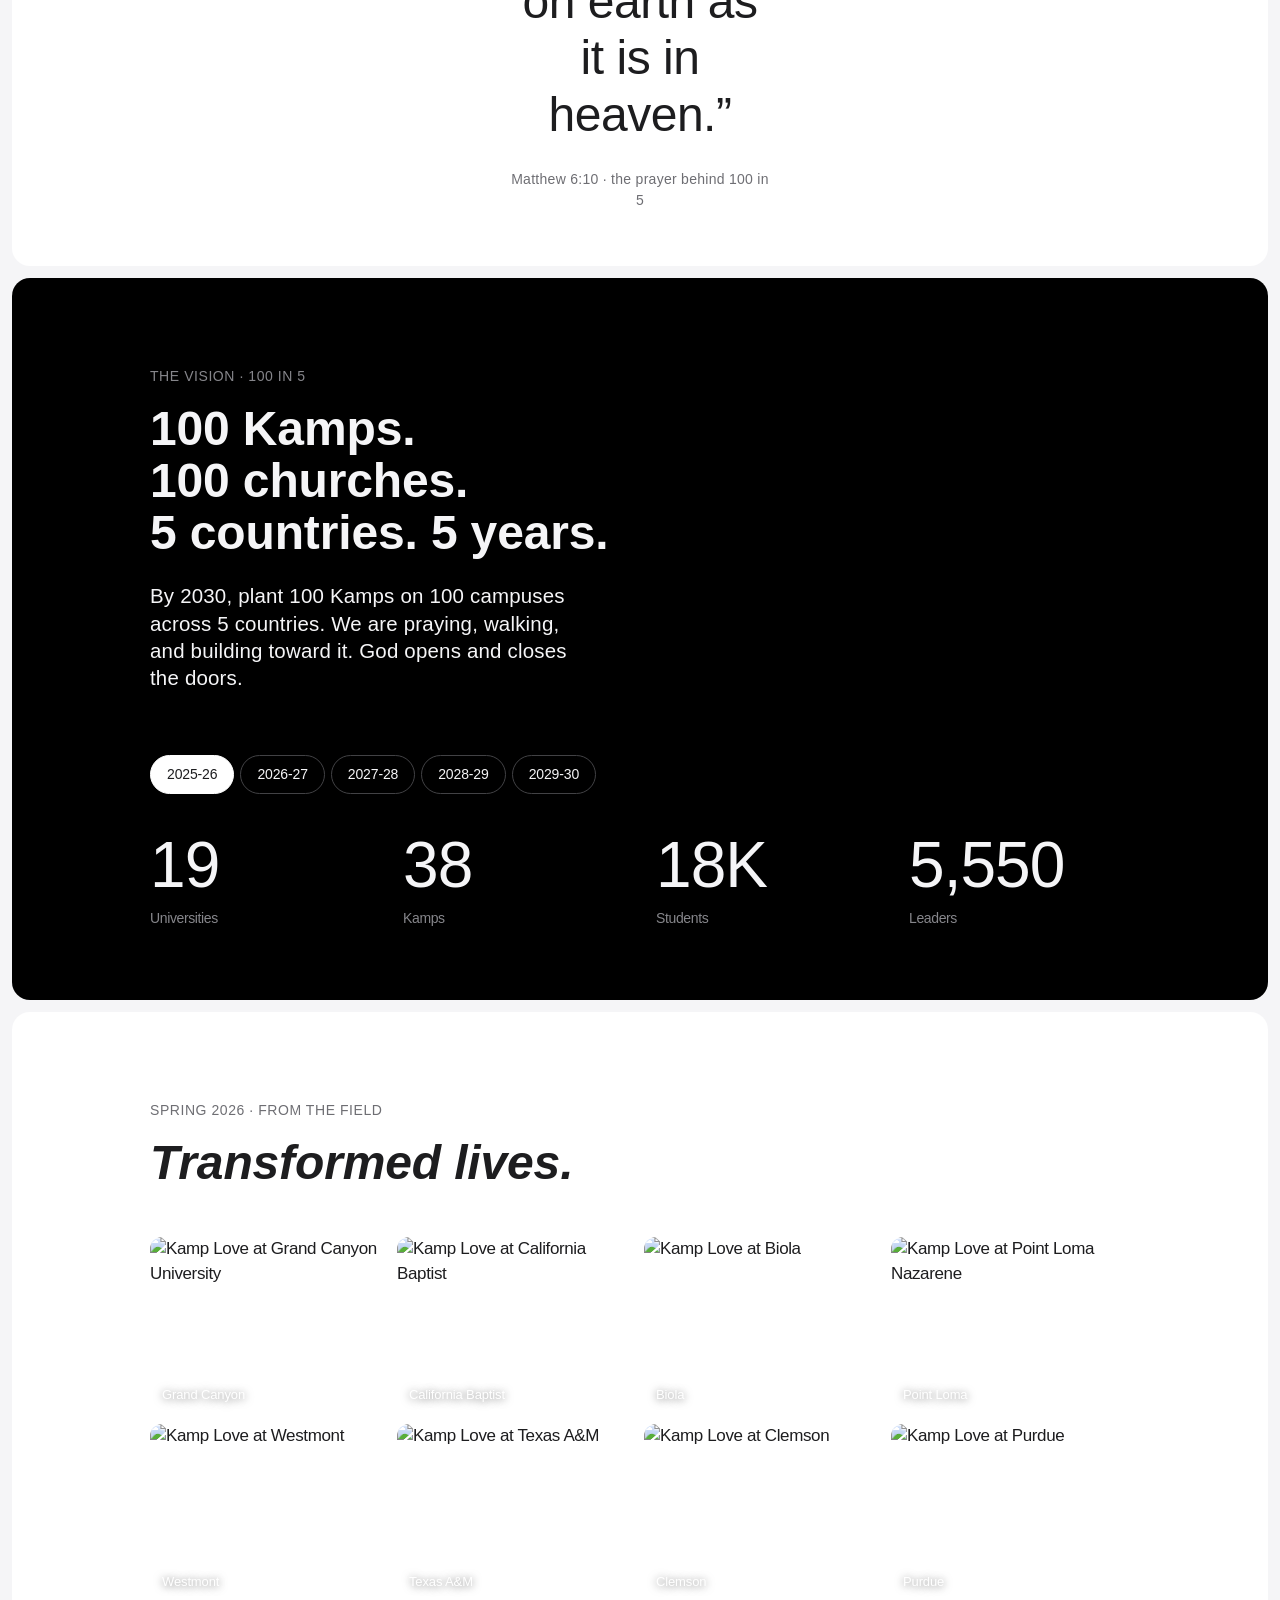
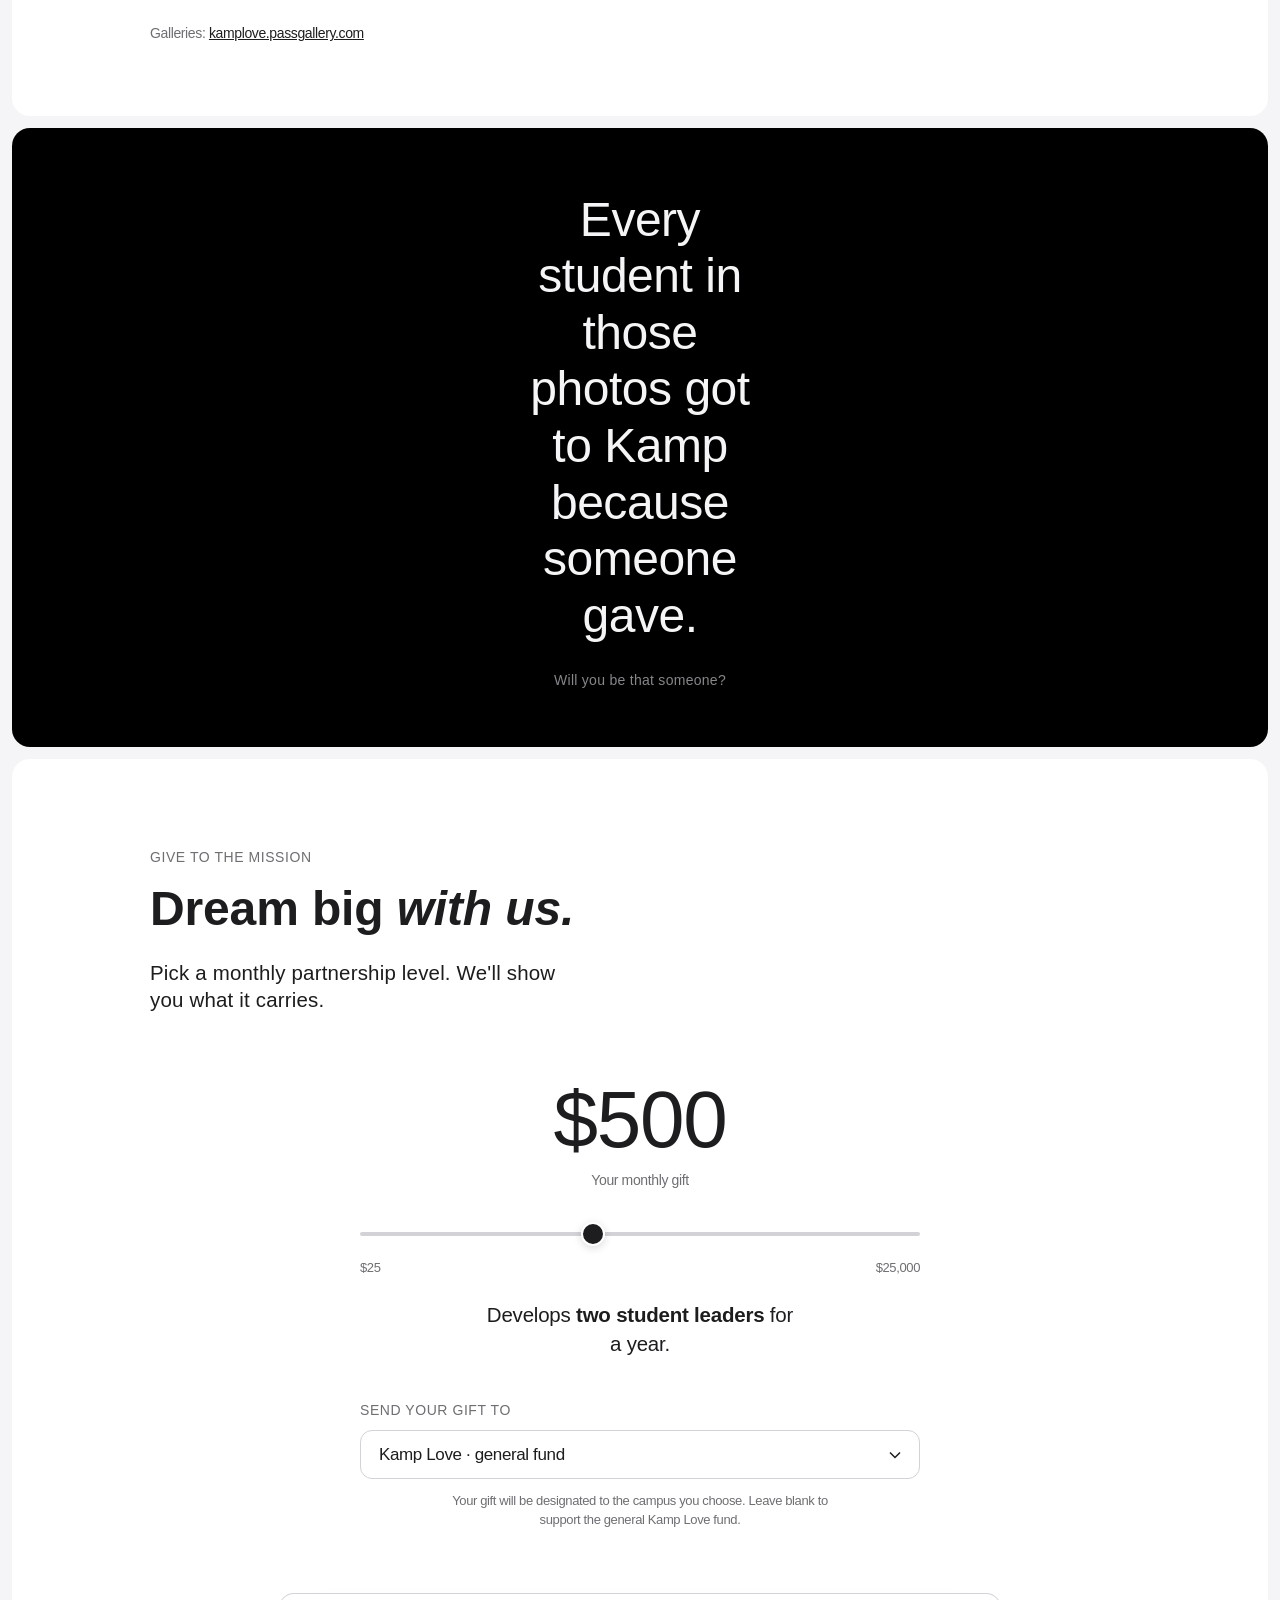
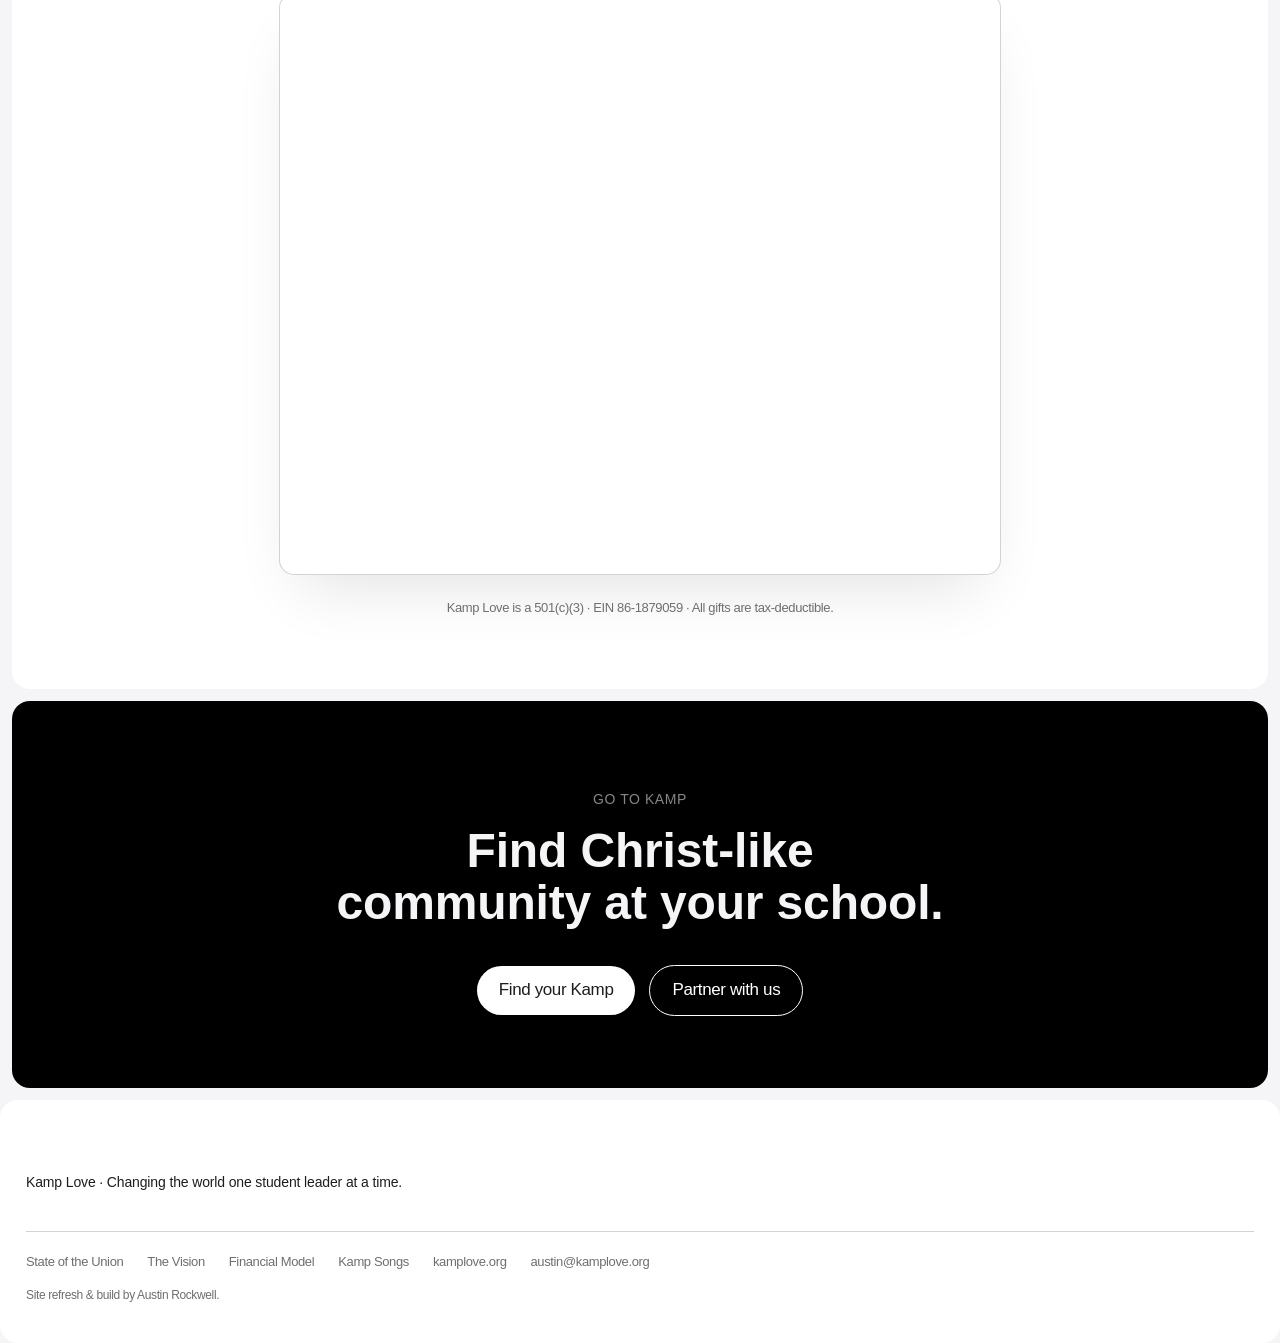
==== commit 47e4a369: "Auto-size Donorbox iframe to its content Add Donorbox's widget.js to the give tile. The script liste" ====
--- a/index.html
+++ b/index.html
@@ -6,7 +6,7 @@
 <title>Kamp Love &mdash; State of the Union &amp; Growth Plan 2026</title>
 <meta name="description" content="A national college camping ministry. 19 campuses. 18,000 students. The vision for 100 Kamps in 5 years.">
 <link rel="icon" href="https://cdn.prod.website-files.com/66d770a34f7bb47b876dfcc5/66d77a3447ccd7ce27a50755_okay1.png">
-<link rel="stylesheet" href="style.css?v=6">
+<link rel="stylesheet" href="style.css?v=7">
 </head>
 <body>
 
@@ -256,6 +256,7 @@
           loading="lazy"></iframe>
       </div>
       <p class="donate-fineprint">Kamp Love is a 501(c)(3) &middot; EIN 86-1879059 &middot; All gifts are tax-deductible.</p>
+      <script defer src="https://donorbox.org/widget.js" paypalExpress="false"></script>
     </div>
   </section>
 
@@ -354,6 +355,6 @@
   slider.addEventListener('input', updateCalc);
   updateCalc();
 </script>
-<script src="js/site.js?v=6" defer></script>
+<script src="js/site.js?v=7" defer></script>
 </body>
 </html>
--- a/style.css
+++ b/style.css
@@ -1017,17 +1017,7 @@
   display: block;
   width: 100%;
   border: 0;
-  min-height: 900px;
-}
-.donate-frame .donate-loading {
-  display: flex; align-items: center; justify-content: center;
-  min-height: 480px;
-  font-size: 14px; color: var(--dim);
-  letter-spacing: var(--tk-eyebrow);
-  text-transform: uppercase;
-}
-@media (max-width: 600px) {
-  .donate-frame iframe { min-height: 1100px; }
+  min-height: 580px; /* placeholder height; Donorbox widget script auto-resizes to actual content */
 }
 .donate-fineprint {
   font-size: 13px;
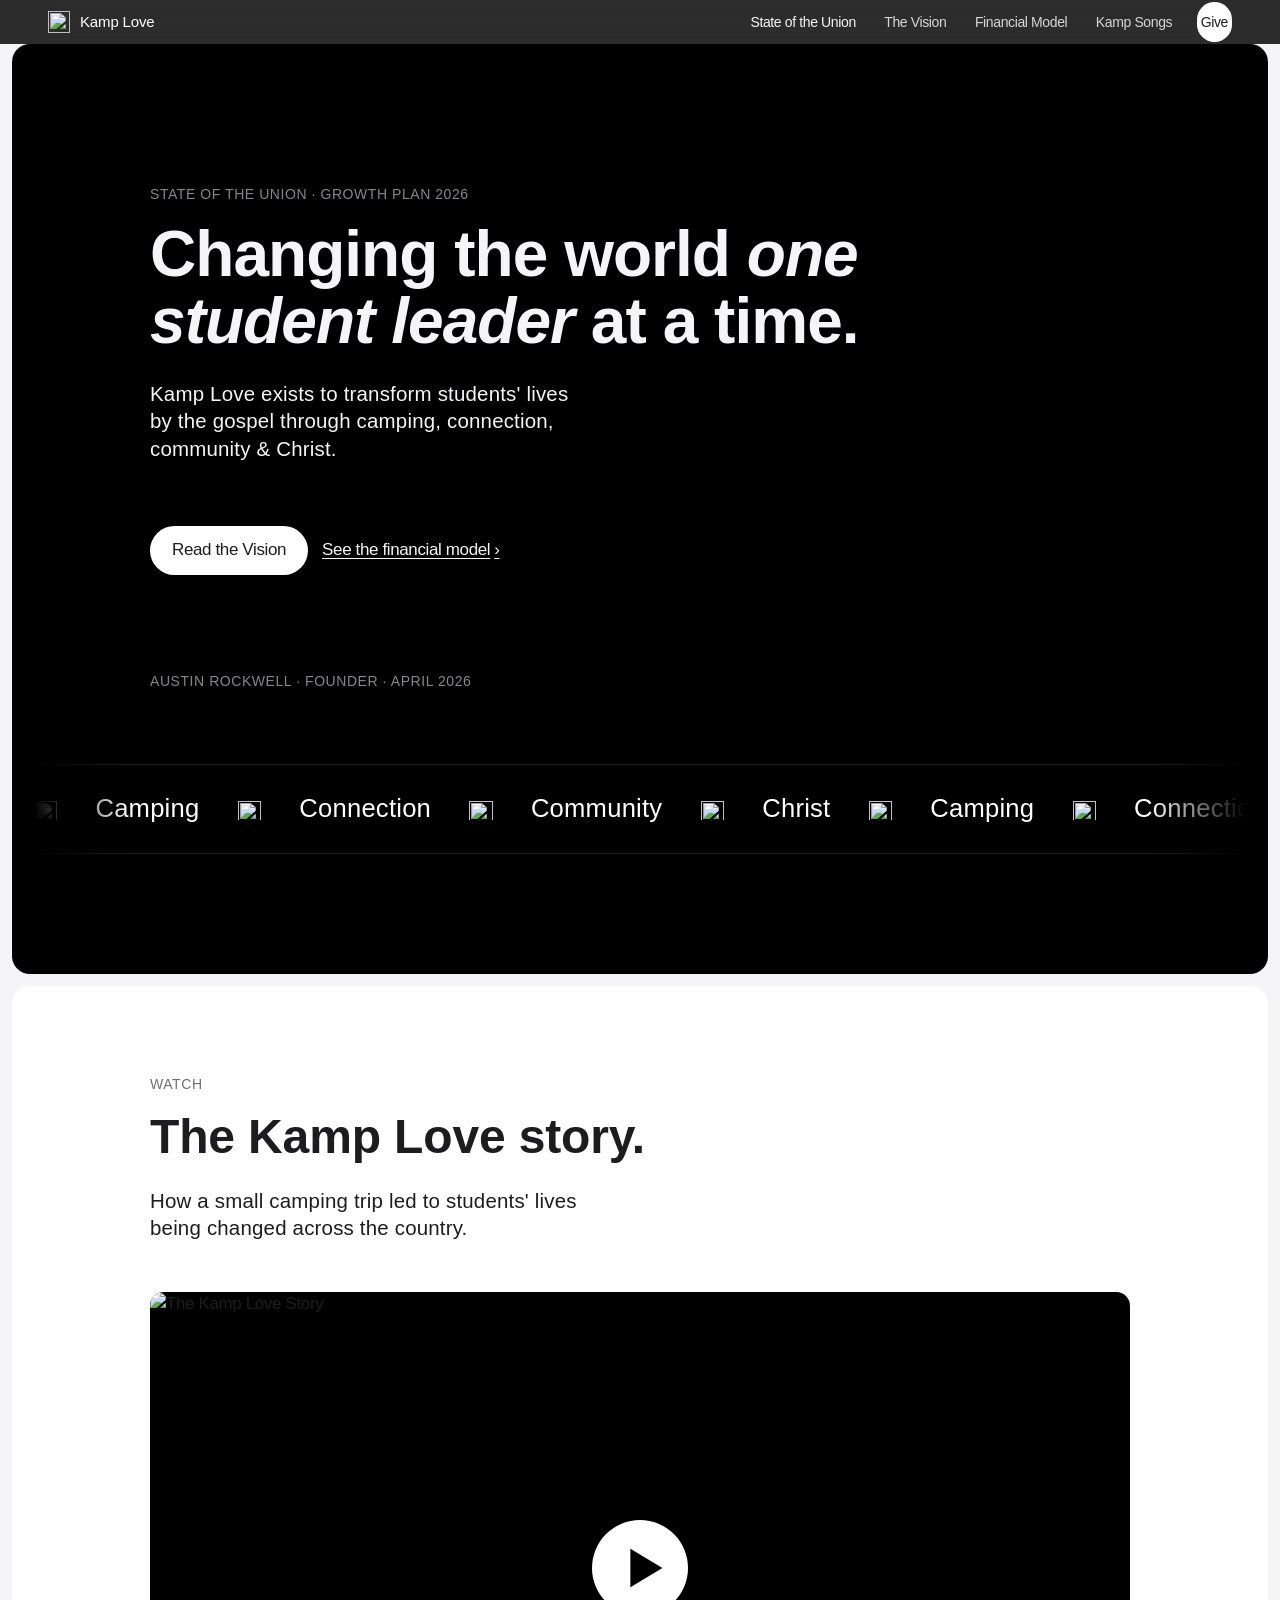
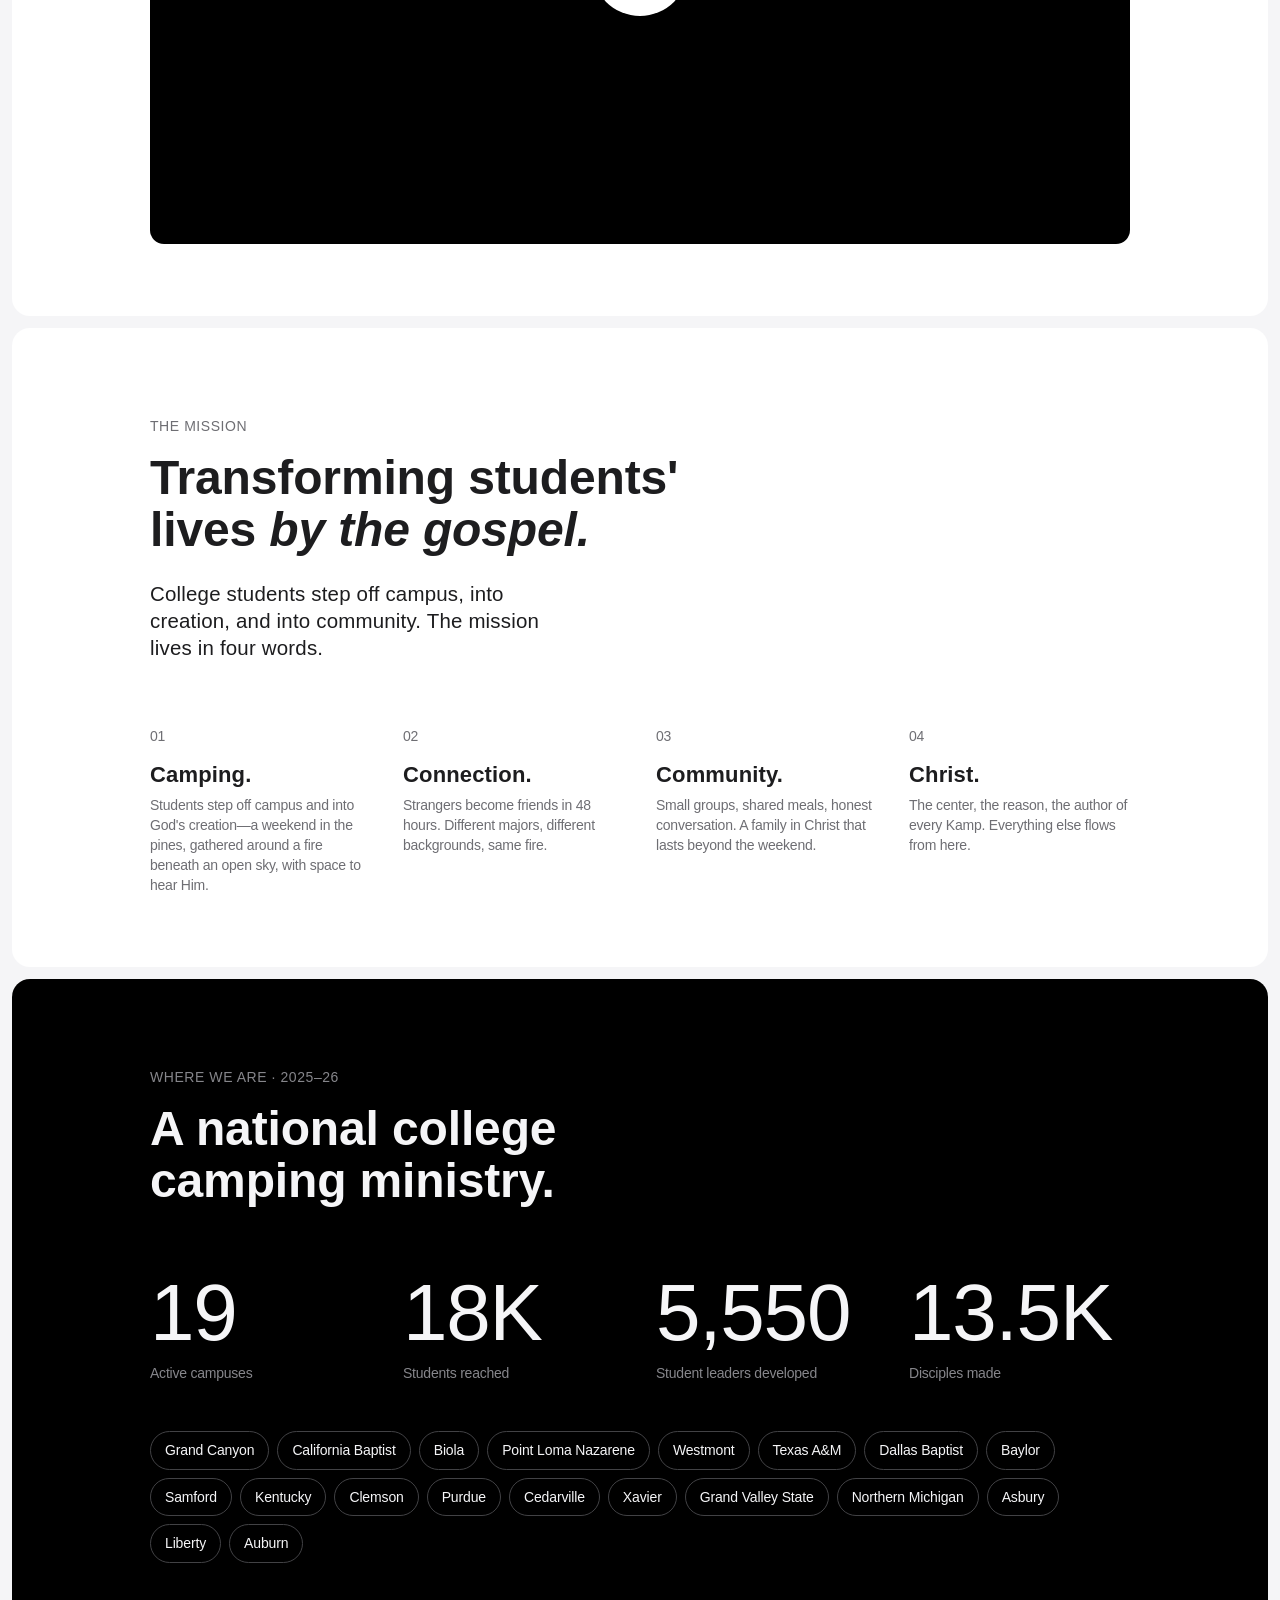
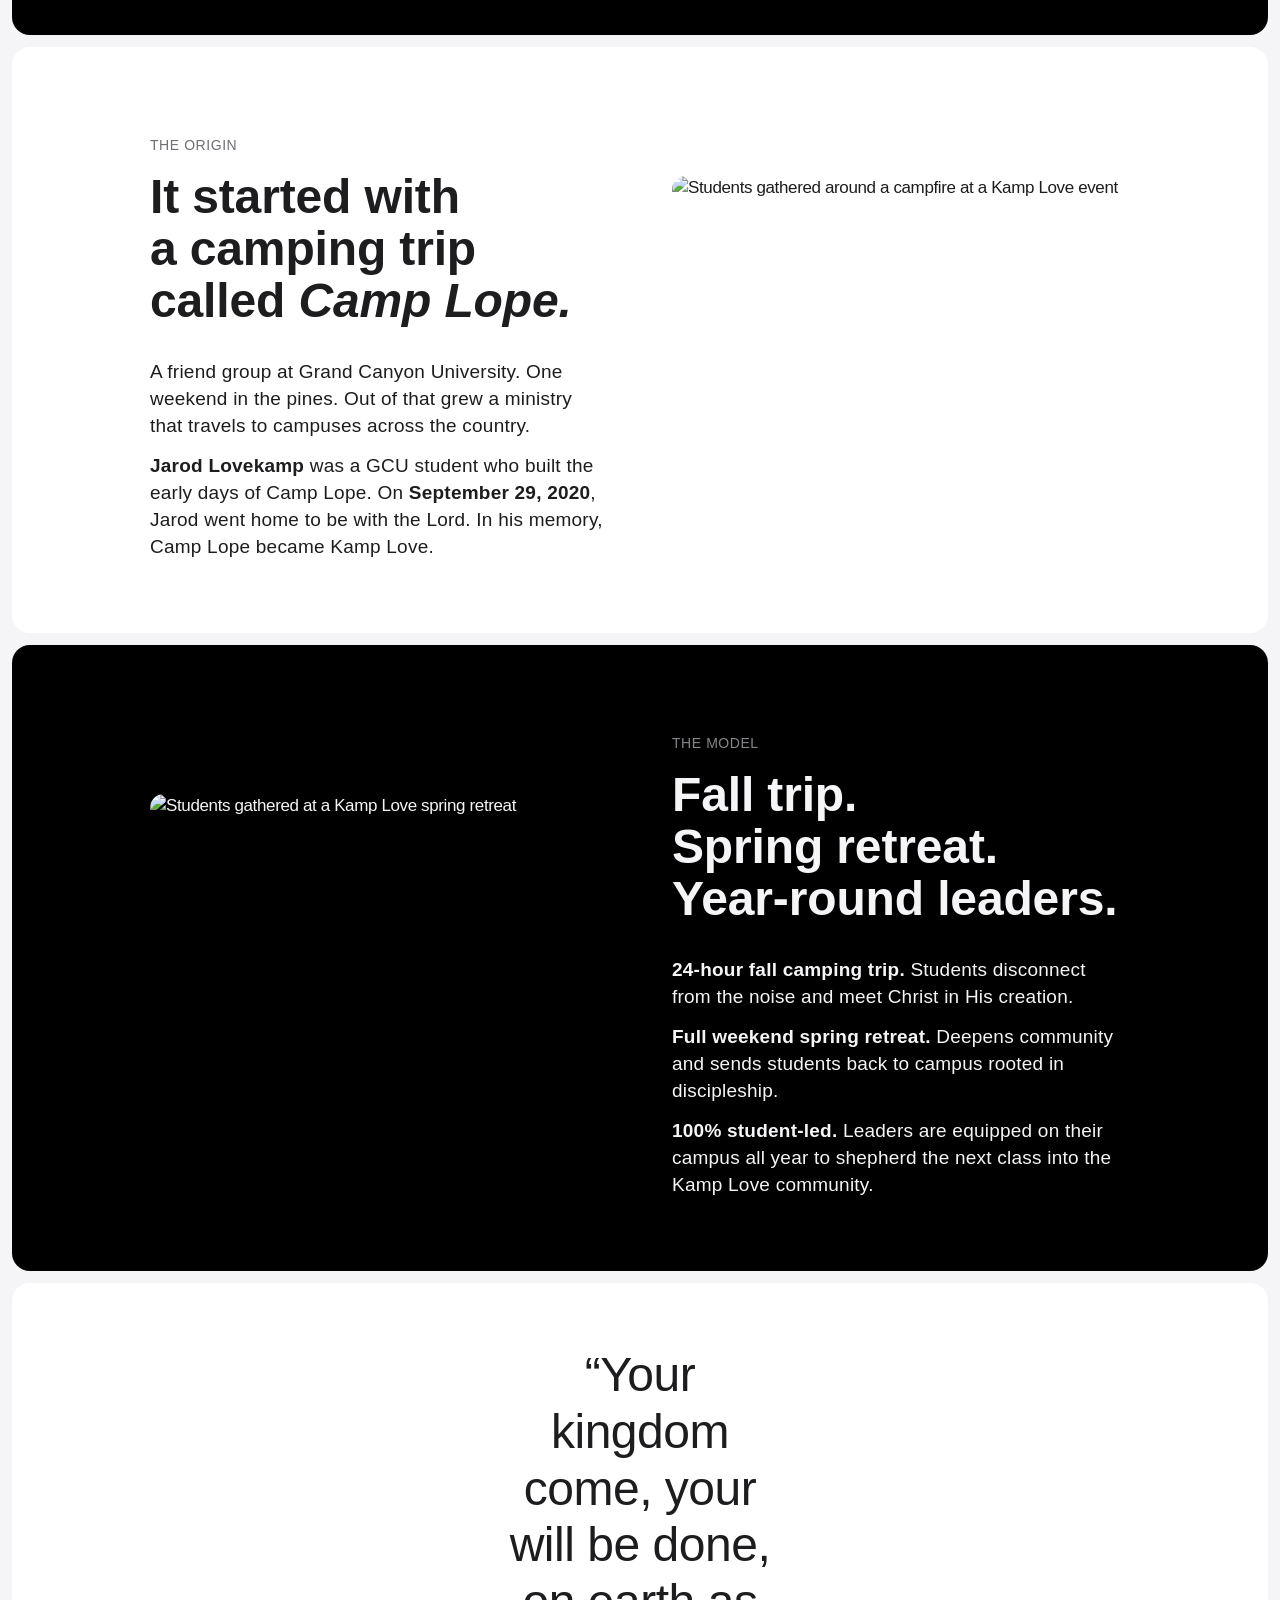
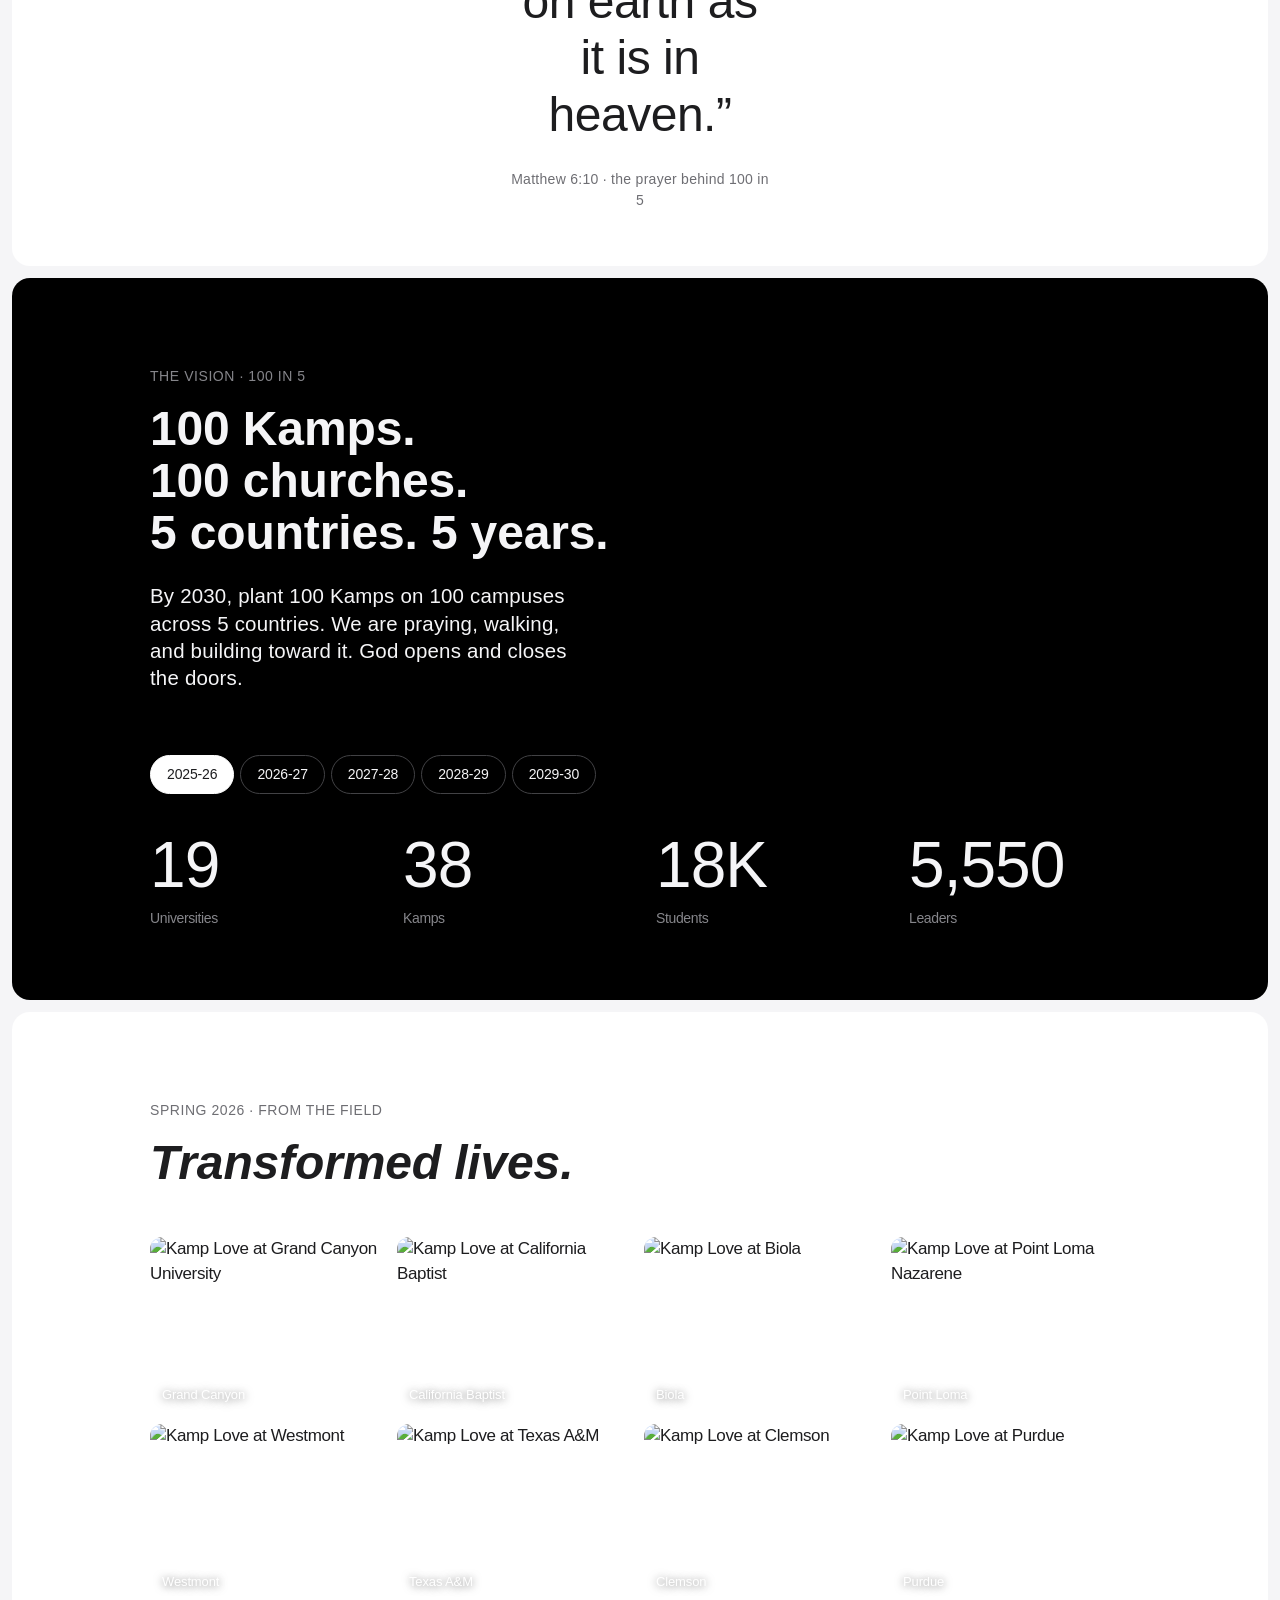
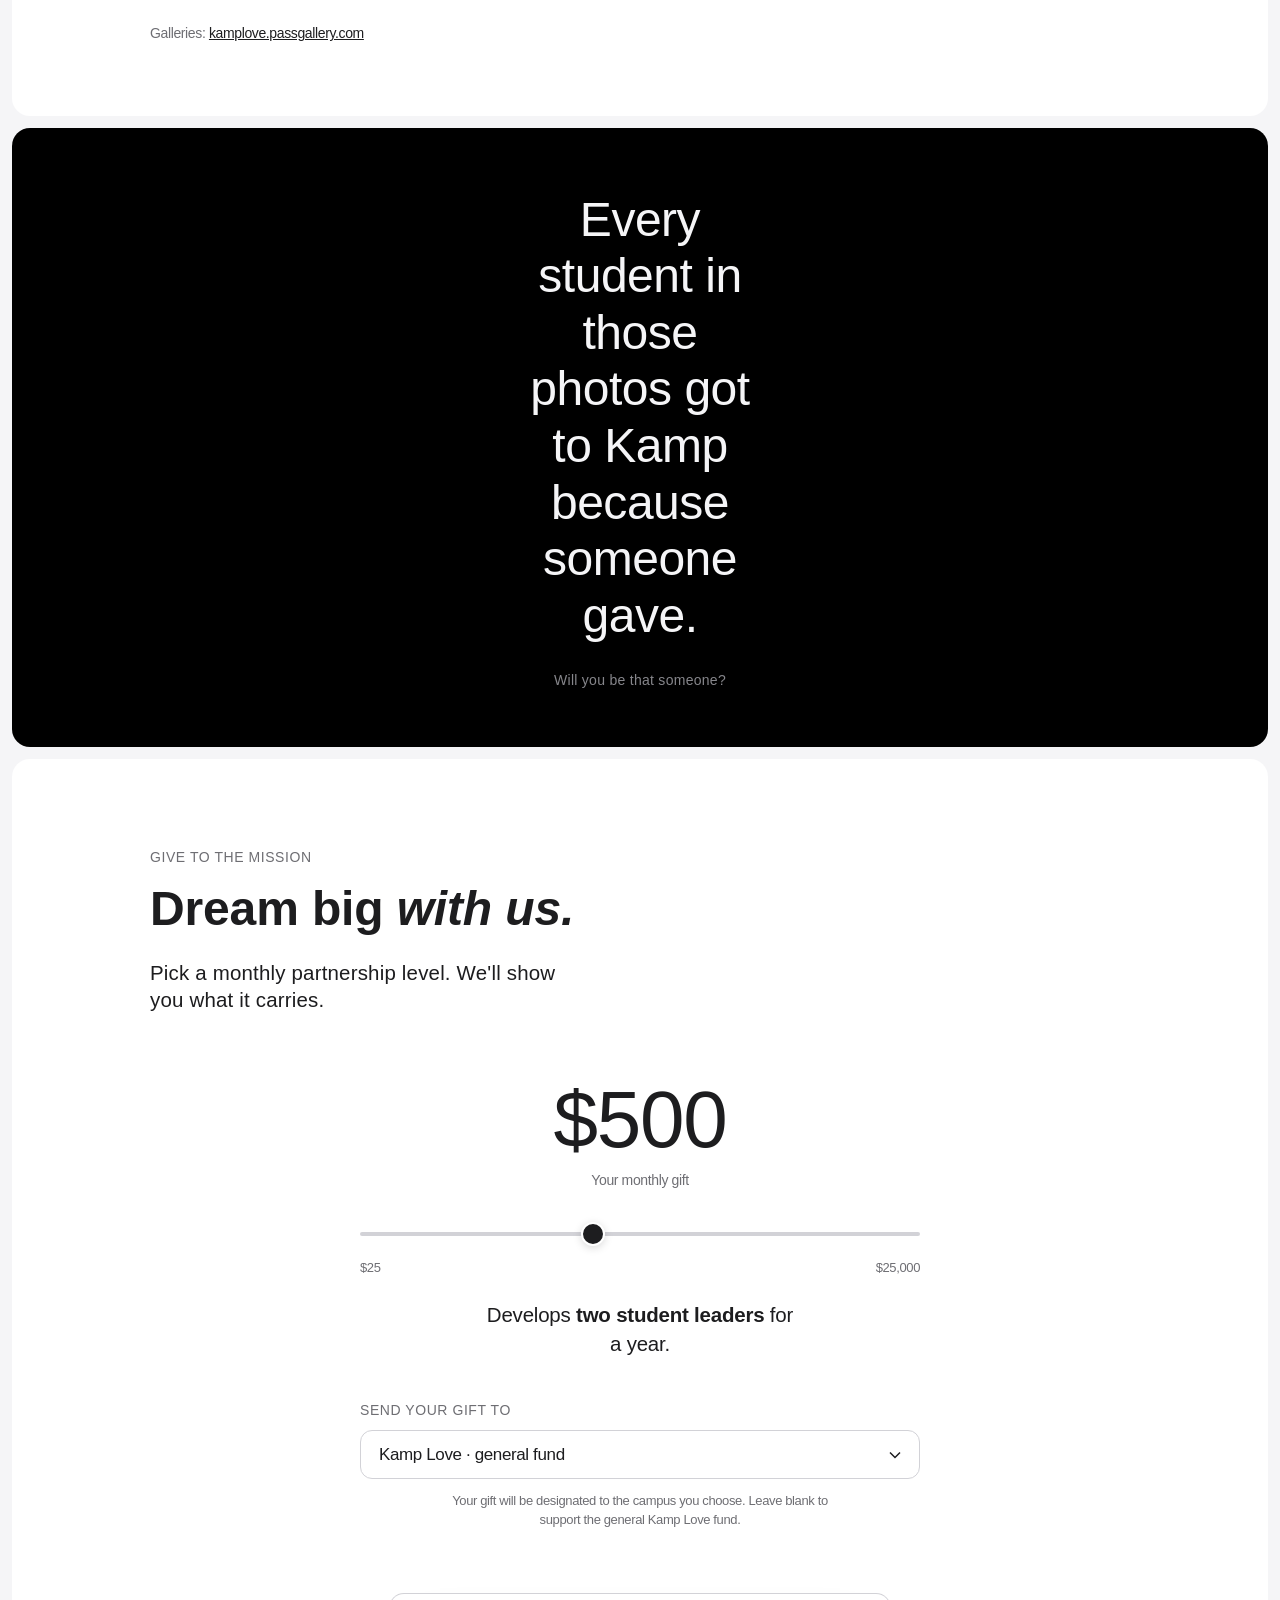
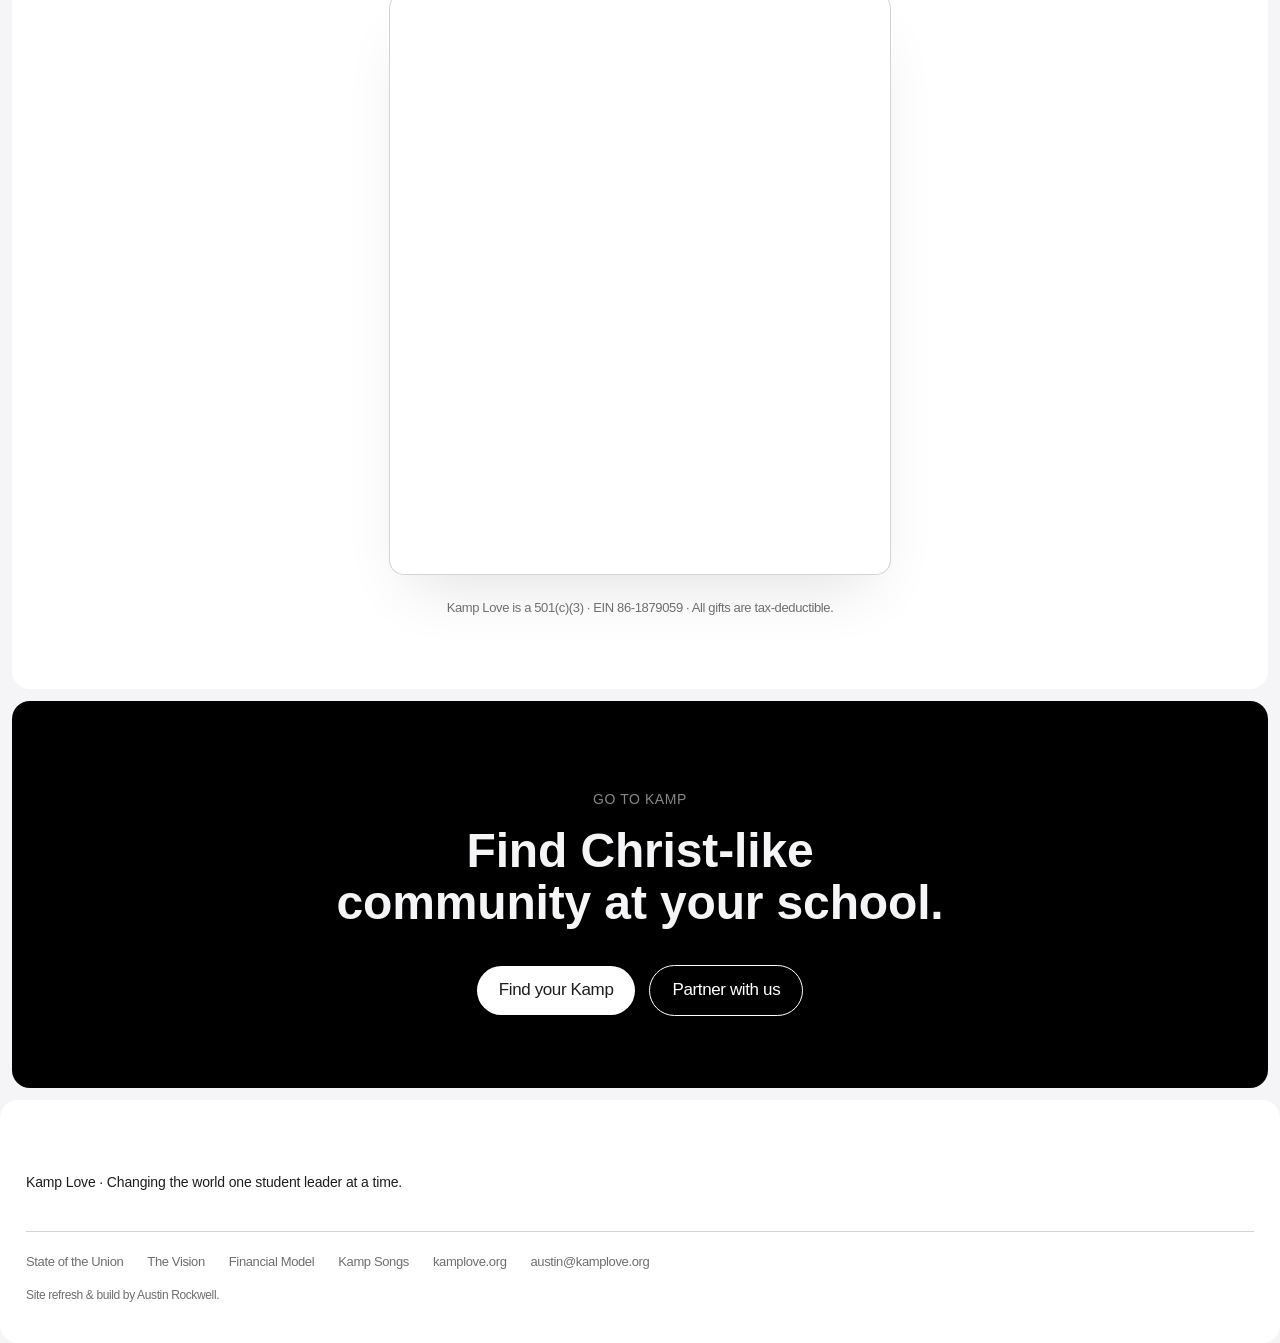
==== commit 2e76132f: "Match donate card width to Donorbox form width (500px) so the card hugs the embed with no horizontal" ====
--- a/index.html
+++ b/index.html
@@ -6,7 +6,7 @@
 <title>Kamp Love &mdash; State of the Union &amp; Growth Plan 2026</title>
 <meta name="description" content="A national college camping ministry. 19 campuses. 18,000 students. The vision for 100 Kamps in 5 years.">
 <link rel="icon" href="https://cdn.prod.website-files.com/66d770a34f7bb47b876dfcc5/66d77a3447ccd7ce27a50755_okay1.png">
-<link rel="stylesheet" href="style.css?v=7">
+<link rel="stylesheet" href="style.css?v=8">
 </head>
 <body>
 
--- a/style.css
+++ b/style.css
@@ -1004,7 +1004,7 @@
 
 /* DONORBOX EMBED — inline give experience */
 .donate-frame {
-  max-width: 720px;
+  max-width: 500px; /* matches Donorbox form's natural content width so the card hugs the embed */
   margin: clamp(40px, 5vw, 64px) auto 0;
   background: #fff;
   border-radius: 14px;
